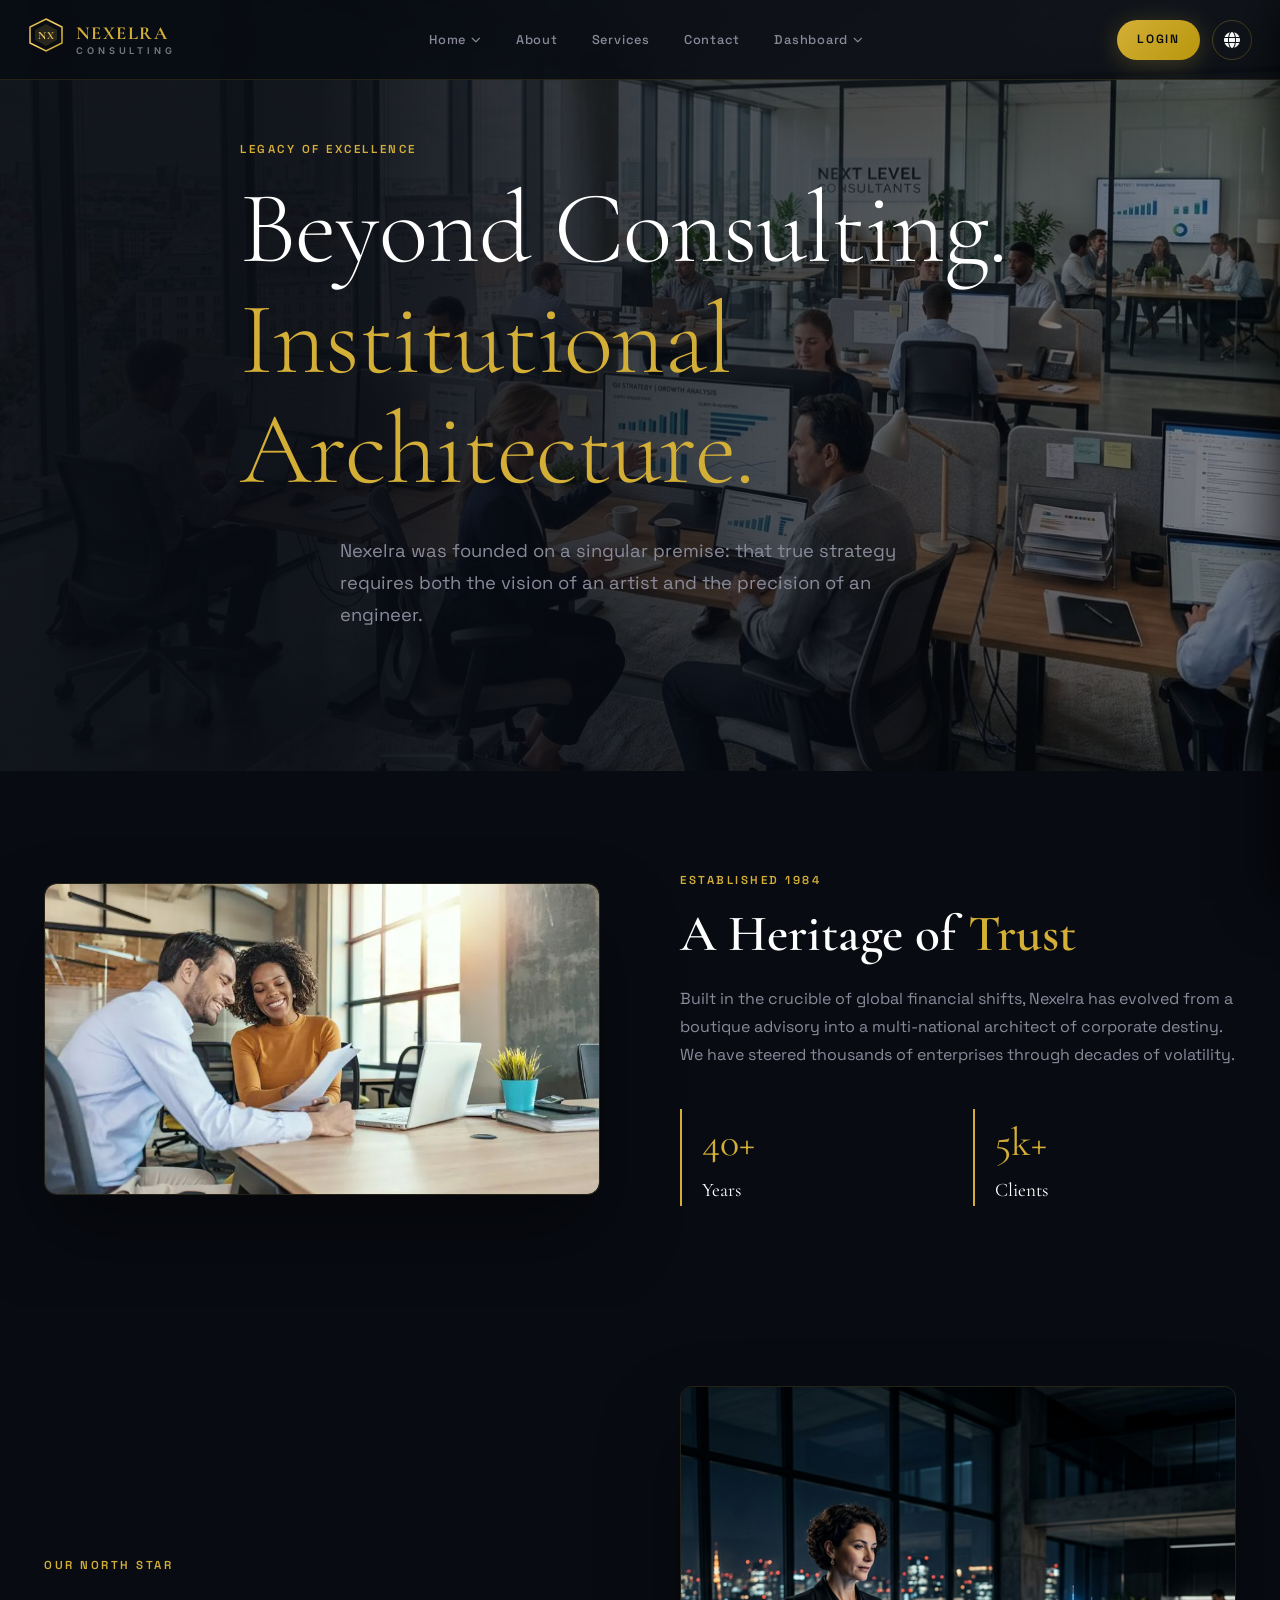
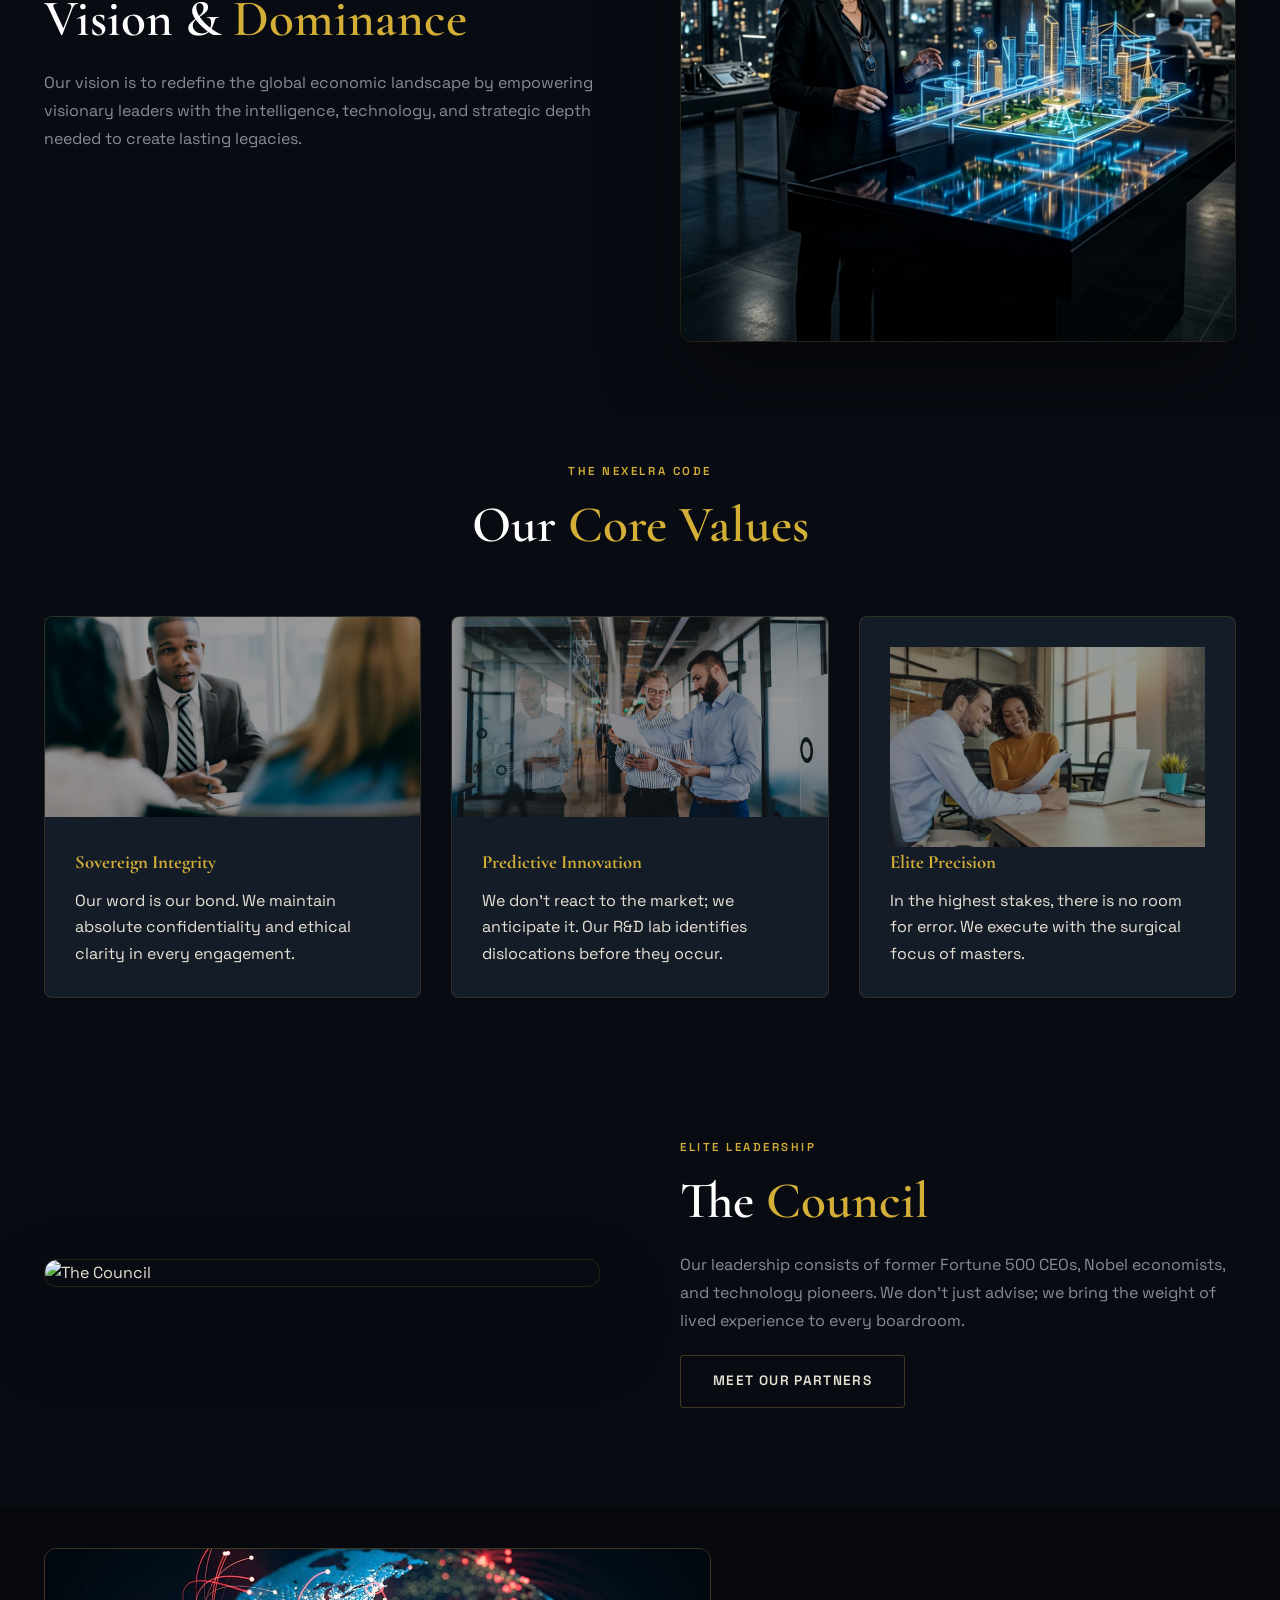
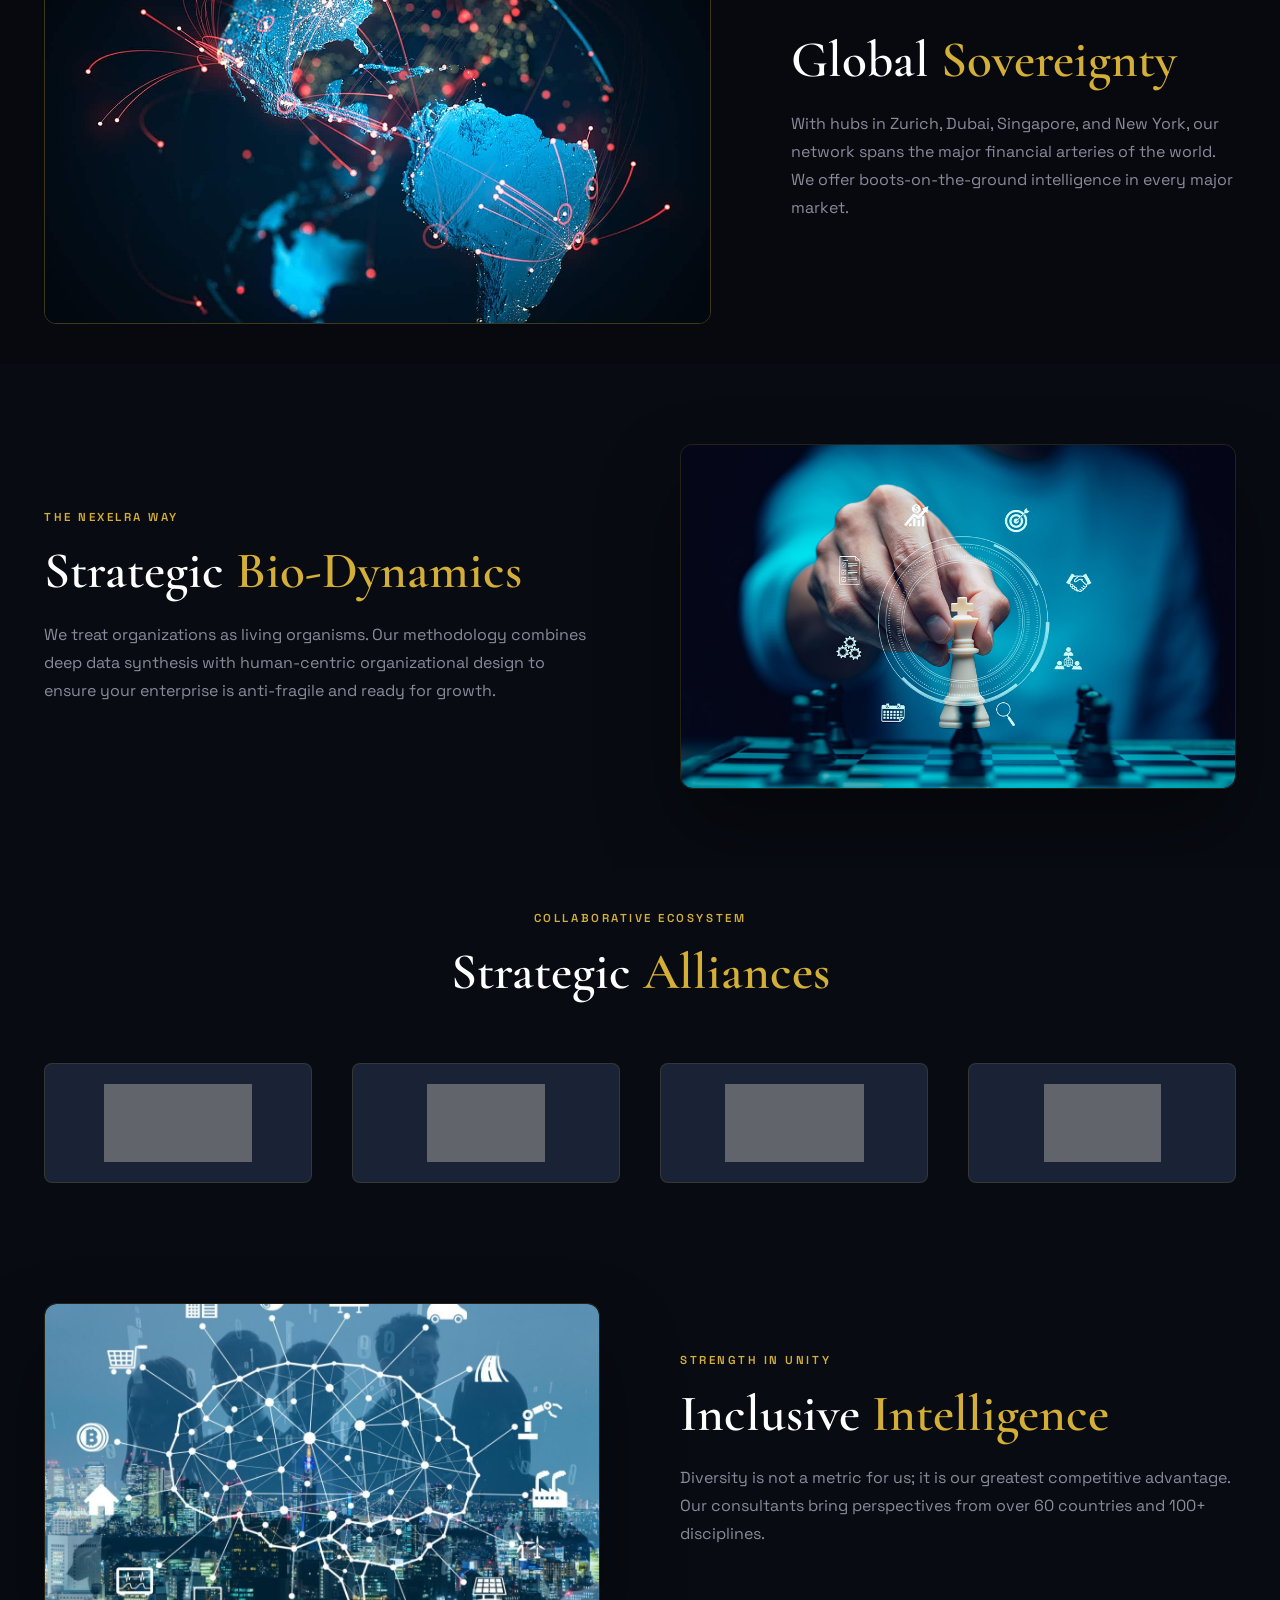
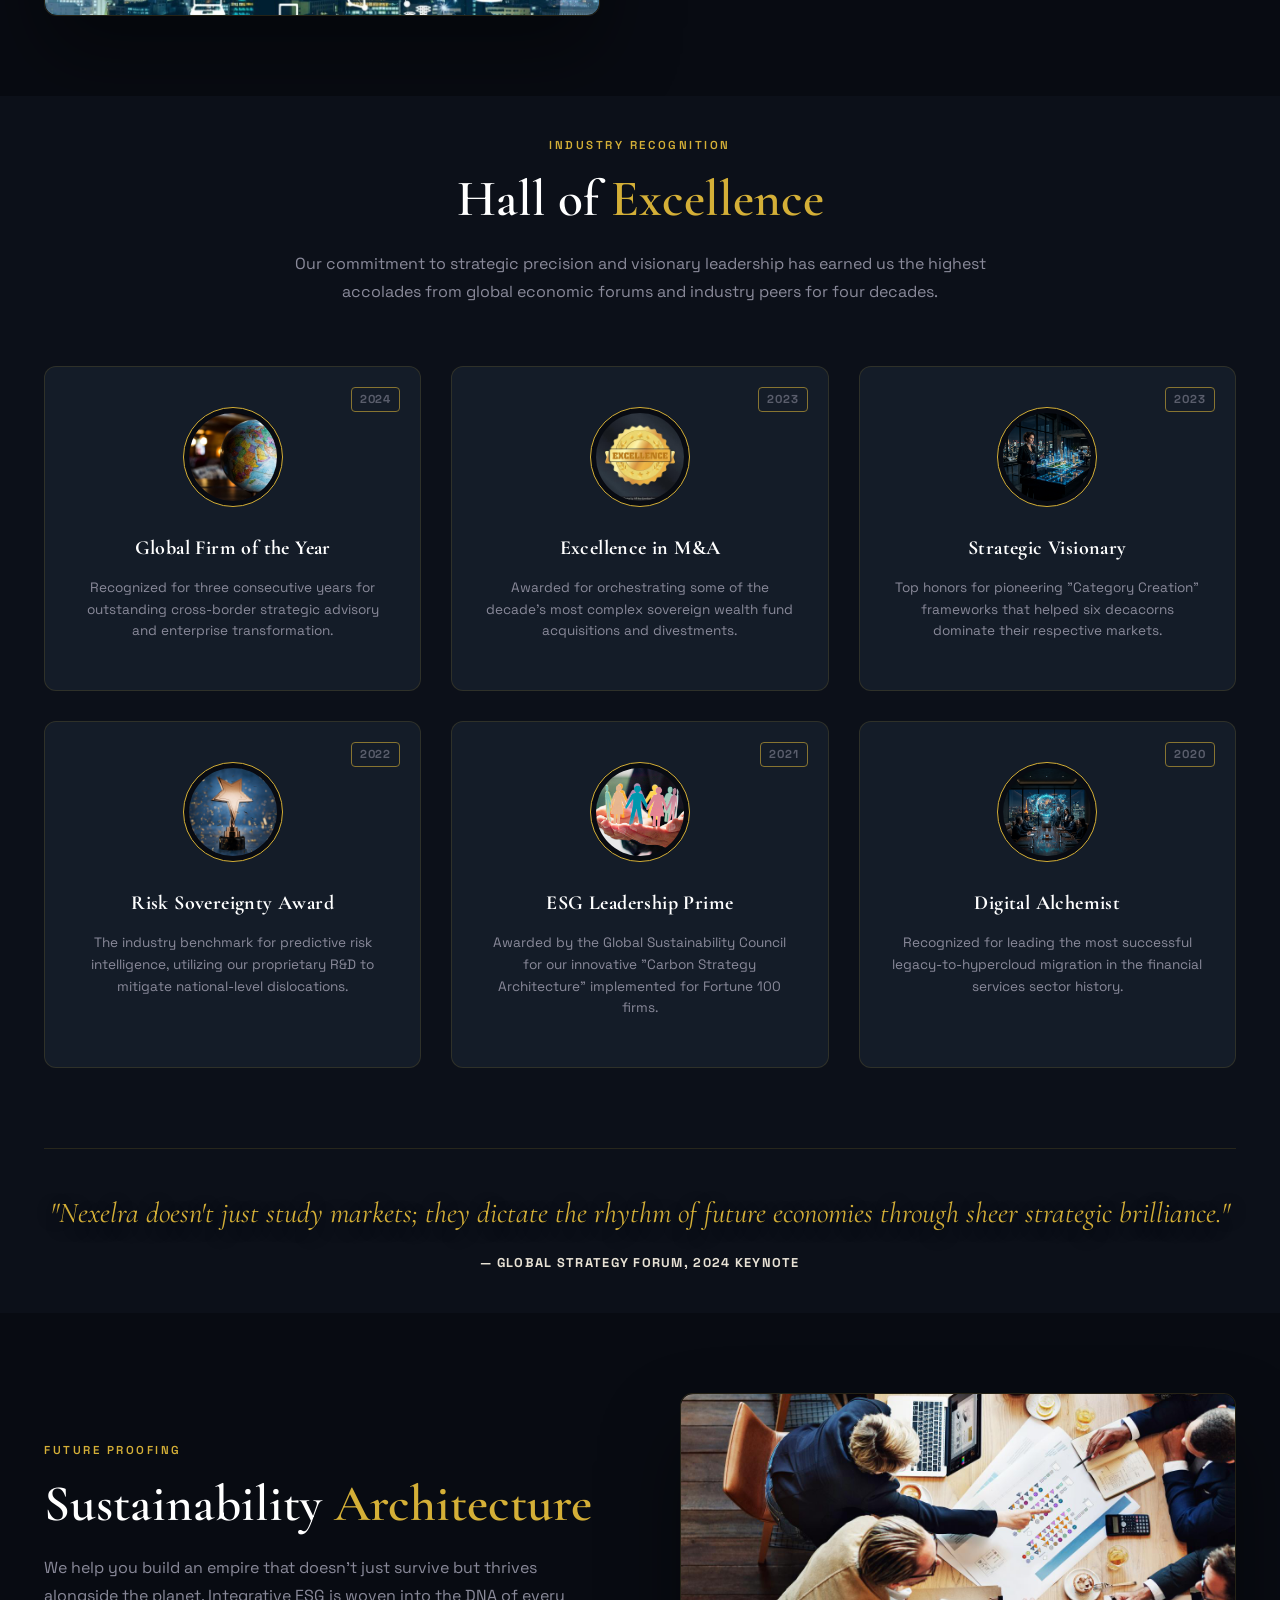
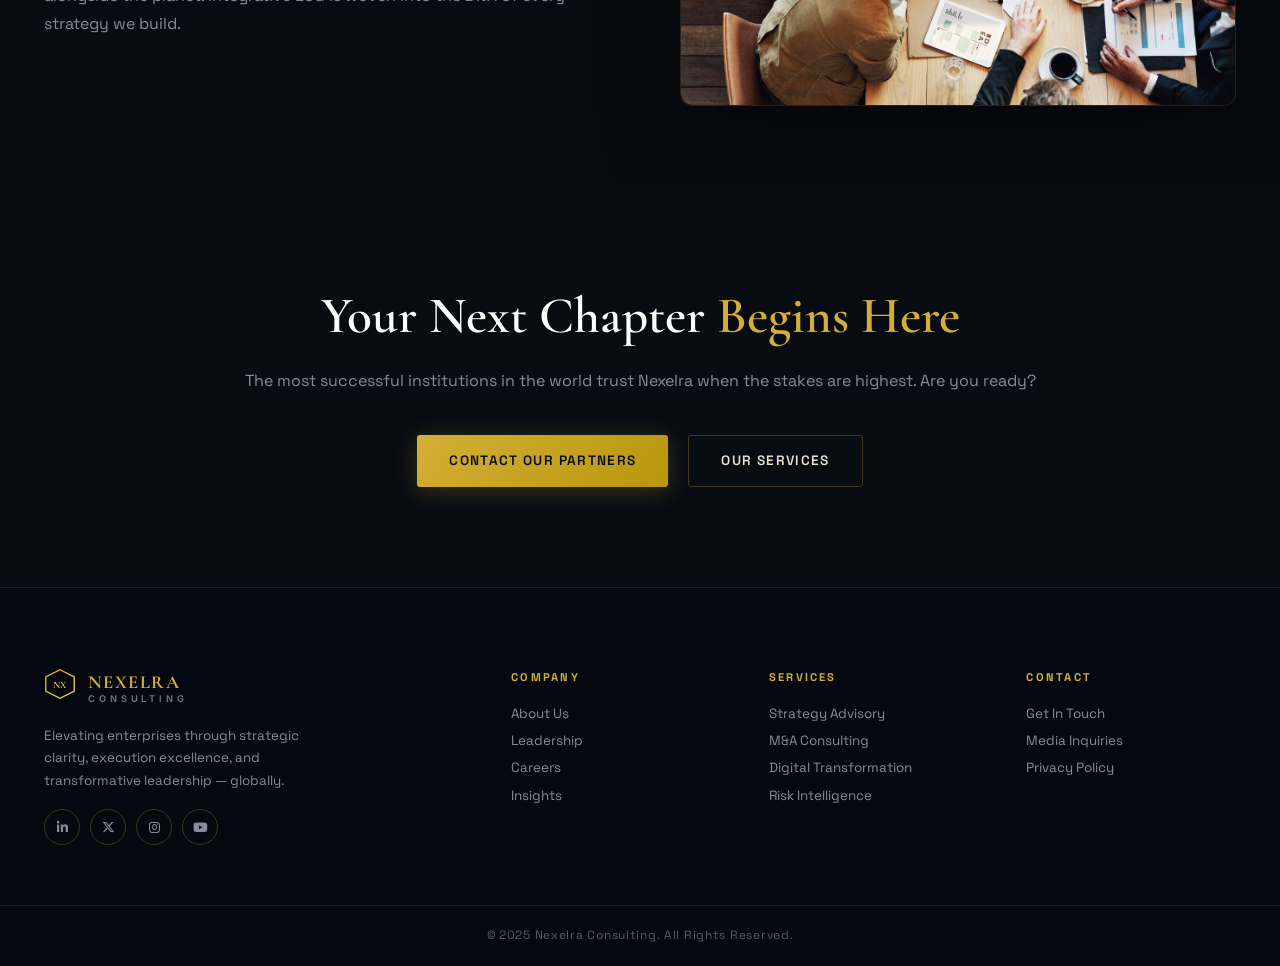
==== about.html @ 93259932 "Initial commit" ====
<!DOCTYPE html>
<html lang="en" dir="ltr">

<head>
    <meta charset="UTF-8" />
    <meta name="viewport" content="width=device-width, initial-scale=1.0" />
    <link rel="icon" type="image/png" href="favicon.png">
    <title>About Nexelra | The Architect of Global Strategy</title>
    <meta name="description"
        content="Discover the heritage, mission, and elite leadership of Nexelra Consulting — a global force in strategic advisory." />
    <link rel="preconnect" href="https://fonts.googleapis.com" />
    <link rel="preconnect" href="https://fonts.gstatic.com" crossorigin />
    <link
        href="https://fonts.googleapis.com/css2?family=Cormorant+Garamond:ital,wght@0,300;0,400;0,500;0,600;0,700;1,300;1,400;1,600&family=Inter:wght@300;400;500;600;700&family=Playfair+Display:ital,wght@0,400;0,700;0,900;1,400;1,700&family=Space+Grotesk:wght@300;400;500;600;700&display=swap"
        rel="stylesheet" />
    <link rel="stylesheet" href="https://cdnjs.cloudflare.com/ajax/libs/font-awesome/6.5.0/css/all.min.css" />
    <style>
        /* Aggressive Animation Lockdown for About Hero */
        .about-hero,
        .about-hero-bg,
        .about-hero-content,
        .about-hero-content * {
            animation: none !important;
            transition: none !important;
            transform: none !important;
            opacity: 1 !important;
            visibility: visible !important;
        }
    </style>
    <link rel="stylesheet" href="style.css" />
</head>

<body>

    <!-- ══════════════════════════════════════════ NAVBAR ══════════════════════════════════════════ -->
    <header class="navbar" id="navbar">
        <div class="nav-inner">

            <!-- Logo -->
            <a href="index.html" class="nav-logo" style="text-decoration: none;">
                <div class="logo-mark">
                    <svg width="36" height="36" viewBox="0 0 36 36" fill="none">
                        <polygon points="18,2 34,10 34,26 18,34 2,26 2,10" fill="none" stroke="url(#gGold)"
                            stroke-width="1.5" />
                        <polygon points="18,7 29,13 29,23 18,29 7,23 7,13" fill="url(#gGoldFill)" opacity="0.15" />
                        <text x="18" y="22" text-anchor="middle" fill="url(#gGold)" font-size="11"
                            font-family="Cormorant Garamond" font-weight="700" letter-spacing="1">NX</text>
                        <defs>
                            <linearGradient id="gGold" x1="0" y1="0" x2="36" y2="36" gradientUnits="userSpaceOnUse">
                                <stop offset="0%" stop-color="#D4AF37" />
                                <stop offset="50%" stop-color="#F5D16A" />
                                <stop offset="100%" stop-color="#B8960C" />
                            </linearGradient>
                            <linearGradient id="gGoldFill" x1="0" y1="0" x2="36" y2="36" gradientUnits="userSpaceOnUse">
                                <stop offset="0%" stop-color="#D4AF37" />
                                <stop offset="100%" stop-color="#F5D16A" />
                            </linearGradient>
                        </defs>
                    </svg>
                </div>
                <div class="logo-text">
                    <span class="logo-brand">NEXELRA</span>
                    <span class="logo-tagline">CONSULTING</span>
                </div>
            </a>

            <!-- Center Nav Links -->
            <nav class="nav-links" id="navLinks">
                <div class="nav-item has-dropdown">
                    <a href="#" class="nav-link" id="homeLink">Home <i
                            class="fa-solid fa-chevron-down nav-arrow"></i></a>
                    <div class="dropdown-menu" id="homeDropdown">
                        <a href="index.html" class="dropdown-item">Home 1</a>
                        <a href="index2.html" class="dropdown-item">Home 2</a>
                    </div>
                </div>
                <div class="nav-item">
                    <a href="about.html" class="nav-link">About</a>
                </div>
                <div class="nav-item">
                    <a href="services.html" class="nav-link">Services</a>
                </div>
                <div class="nav-item">
                    <a href="contact.html" class="nav-link">Contact</a>
                </div>
                <div class="nav-item has-dropdown">
                    <a href="#" class="nav-link" id="dashLink">Dashboard <i
                            class="fa-solid fa-chevron-down nav-arrow"></i></a>
                    <div class="dropdown-menu" id="dashDropdown">
                        <a href="user-dashboard.html" class="dropdown-item">User Dashboard</a>
                        <a href="admin-dashboard.html" class="dropdown-item">Admin Dashboard</a>
                    </div>
                </div>
            </nav>

            <!-- Right Controls -->
            <div class="nav-right">
                <a href="login.html" class="btn btn-gold header-login-btn">LOGIN</a>
                <button class="globe-btn" id="globeBtn" title="Toggle LTR / RTL" aria-label="Toggle text direction">
                    <i class="fa-solid fa-globe"></i>
                    <span class="globe-tooltip">LTR / RTL</span>
                </button>
                <button class="hamburger" id="hamburger" aria-label="Open menu">
                    <span></span><span></span><span></span>
                </button>
            </div>
        </div>
    </header>

    <!-- Mobile Drawer -->
    <div class="mobile-drawer" id="mobileDrawer">
        <div class="drawer-topbar">
            <button class="drawer-globe" id="drawerGlobe" aria-label="Toggle direction">
                <i class="fa-solid fa-globe"></i>
            </button>
            <button class="drawer-close" id="drawerClose" aria-label="Close menu">
                <i class="fa-solid fa-xmark"></i>
            </button>
        </div>
        <nav class="drawer-nav">
            <div class="drawer-item has-sub">
                <button class="drawer-link sub-toggle" id="mobileHomeToggle">
                    HOME <i class="fa-solid fa-chevron-down drawer-arrow"></i>
                </button>
                <div class="drawer-sub" id="mobileHomeSub">
                    <a href="index.html" class="drawer-sub-link">Home 1</a>
                    <a href="index2.html" class="drawer-sub-link">Home 2</a>
                </div>
            </div>
            <div class="drawer-item"><a href="about.html" class="drawer-link">ABOUT</a></div>
            <div class="drawer-item"><a href="services.html" class="drawer-link">SERVICES</a></div>
            <div class="drawer-item"><a href="contact.html" class="drawer-link">CONTACT</a></div>
            <div class="drawer-item has-sub">
                <button class="drawer-link sub-toggle" id="mobileDashToggle">
                    DASHBOARD <i class="fa-solid fa-chevron-down drawer-arrow"></i>
                </button>
                <div class="drawer-sub" id="mobileDashSub">
                    <a href="user-dashboard.html" class="drawer-sub-link">User Dashboard</a>
                    <a href="admin-dashboard.html" class="drawer-sub-link">Admin Dashboard</a>
                </div>
            </div>

            <!-- LOGIN BUTTON -->
            <a href="login.html" class="btn btn-gold drawer-login-btn">LOGIN</a>
        </nav>
        <div class="drawer-footer">
        </div>
    </div>

    <!-- ══════════════════════════════════════════ SECTION 1 — HERO ══════════════════════════════════════════ -->
    <section class="section about-hero" id="home">
        <div class="about-hero-bg"></div>
        <div class="container">
            <div class="about-hero-content">
                <p class="section-eyebrow">Legacy of Excellence</p>
                <h1 class="hero-title">Beyond Consulting. <br /><span class="gold">Institutional Architecture.</span>
                </h1>
                <p class="hero-subtitle">Nexelra was founded on a singular premise: that true strategy requires both the
                    vision of an artist and the precision of an engineer.</p>
            </div>
        </div>
    </section>

    <!-- ══════════════════════════════════════════ SECTION 2 — HERITAGE ══════════════════════════════════════════ -->
    <section class="section about-heritage" id="heritage">
        <div class="container">
            <div class="about-grid side-by-side">
                <div class="about-visual" data-aos="fade-right">
                    <img src="b5.webp" alt="Nexelra Heritage" class="about-img" />
                </div>
                <div class="about-text" data-aos="fade-left">
                    <p class="section-eyebrow">Established 1984</p>
                    <h2 class="section-title">A Heritage of <span class="gold">Trust</span></h2>
                    <p class="section-body">Built in the crucible of global financial shifts, Nexelra has evolved from a
                        boutique advisory into a multi-national architect of corporate destiny. We have steered
                        thousands of enterprises through decades of volatility.</p>
                    <div class="heritage-stats">
                        <div class="h-stat"><span>40+</span> Years</div>
                        <div class="h-stat"><span>5k+</span> Clients</div>
                    </div>
                </div>
            </div>
        </div>
    </section>

    <!-- ══════════════════════════════════════════ SECTION 3 — VISION ══════════════════════════════════════════ -->
    <section class="section about-vision" id="vision">
        <div class="container">
            <div class="about-grid side-by-side reverse">
                <div class="about-visual" data-aos="fade-left">
                    <img src="about_vision.png" alt="Aspirational Vision" class="about-img" />
                </div>
                <div class="about-text" data-aos="fade-right">
                    <p class="section-eyebrow">Our North Star</p>
                    <h2 class="section-title">Vision & <span class="gold">Dominance</span></h2>
                    <p class="section-body">Our vision is to redefine the global economic landscape by empowering
                        visionary leaders with the intelligence, technology, and strategic depth needed to create
                        lasting legacies.</p>
                </div>
            </div>
        </div>
    </section>

    <!-- ══════════════════════════════════════════ SECTION 4 — CORE VALUES ══════════════════════════════════════════ -->
    <section class="section about-values" id="values">
        <div class="container">
            <div class="section-header center" data-aos="fade-up">
                <p class="section-eyebrow">The Nexelra Code</p>
                <h2 class="section-title">Our <span class="gold">Core Values</span></h2>
            </div>
            <div class="values-grid">
                <div class="value-card" data-aos="fade-up">
                    <div class="value-img-wrap"><img src="b2.jpg" alt="Integrity" /></div>
                    <div class="value-info">
                        <h3>Sovereign Integrity</h3>
                        <p>Our word is our bond. We maintain absolute confidentiality and ethical clarity in every
                            engagement.</p>
                    </div>
                </div>
                <div class="value-card" data-aos="fade-up" style="--delay: 0.1s">
                    <div class="value-img-wrap"><img src="b3.jpeg" alt="Innovation" /></div>
                    <div class="value-info">
                        <h3>Predictive Innovation</h3>
                        <p>We don't react to the market; we anticipate it. Our R&D lab identifies dislocations before
                            they occur.</p>
                    </div>
                </div>
                <div class="value-card" data-aos="fade-up" style="--delay: 0.2s">
                    <div class="value-info">
                        <div class="value-img-wrap"><img src="b5.webp" alt="Precision" /></div>
                        <h3>Elite Precision</h3>
                        <p>In the highest stakes, there is no room for error. We execute with the surgical focus of
                            masters.</p>
                    </div>
                </div>
            </div>
        </div>
    </section>

    <!-- ══════════════════════════════════════════ SECTION 5 — THE COUNCIL ══════════════════════════════════════════ -->
    <section class="section about-council" id="council">
        <div class="container">
            <div class="about-grid side-by-side">
                <div class="about-visual" data-aos="fade-right">
                    <img src="con.jpg" alt="The Council" class="about-img" />
                </div>
                <div class="about-text" data-aos="fade-left">
                    <p class="section-eyebrow">Elite Leadership</p>
                    <h2 class="section-title">The <span class="gold">Council</span></h2>
                    <p class="section-body">Our leadership consists of former Fortune 500 CEOs, Nobel economists, and
                        technology pioneers. We don't just advise; we bring the weight of lived experience to every
                        boardroom.</p>
                    <a href="#" class="btn btn-outline">Meet Our Partners</a>
                </div>
            </div>
        </div>
    </section>

    <!-- ══════════════════════════════════════════ SECTION 6 — GLOBAL REACH ══════════════════════════════════════════ -->
    <section class="section about-global" id="global">
        <div class="container">
            <div class="global-inner" data-aos="zoom-in">
                <div class="global-img-wrap">
                    <img src="globe.jpg" alt="Global Network" class="global-img" />
                    <div class="global-points">
                        <!-- CSS animated map points would go here -->
                    </div>
                </div>
                <div class="global-text">
                    <h2 class="section-title">Global <span class="gold">Sovereignty</span></h2>
                    <p class="section-body">With hubs in Zurich, Dubai, Singapore, and New York, our network spans the
                        major financial arteries of the world. We offer boots-on-the-ground intelligence in every major
                        market.</p>
                </div>
            </div>
        </div>
    </section>

    <!-- ══════════════════════════════════════════ SECTION 7 — METHODOLOGY ══════════════════════════════════════════ -->
    <section class="section about-method" id="method">
        <div class="container">
            <div class="about-grid side-by-side reverse">
                <div class="about-visual" data-aos="fade-left">
                    <img src="stst.jpg" alt="Methodology" class="about-img" />
                </div>
                <div class="about-text" data-aos="fade-right">
                    <p class="section-eyebrow">The Nexelra Way</p>
                    <h2 class="section-title">Strategic <span class="gold">Bio-Dynamics</span></h2>
                    <p class="section-body">We treat organizations as living organisms. Our methodology combines deep
                        data synthesis with human-centric organizational design to ensure your enterprise is
                        anti-fragile and ready for growth.</p>
                </div>
            </div>
        </div>
    </section>

    <!-- ══════════════════════════════════════════ SECTION 8 — PARTNERSHIPS ══════════════════════════════════════════ -->
    <section class="section about-partners" id="partners">
        <div class="container">
            <div class="section-header center" data-aos="fade-up">
                <p class="section-eyebrow">Collaborative Ecosystem</p>
                <h2 class="section-title">Strategic <span class="gold">Alliances</span></h2>
            </div>
            <div class="partner-logos" data-aos="fade-up">
                <div class="logo-box"><img src="b3.jpeg" alt="P1" /></div>
                <div class="logo-box"><img src="b4.jpg" alt="P2" /></div>
                <div class="logo-box"><img src="b5.webp" alt="P3" /></div>
                <div class="logo-box"><img src="b6.jpg" alt="P4" /></div>
            </div>
        </div>
    </section>

    <!-- ══════════════════════════════════════════ SECTION 9 — DIVERSITY ══════════════════════════════════════════ -->
    <section class="section about-diversity" id="diversity">
        <div class="container">
            <div class="about-grid side-by-side">
                <div class="about-visual" data-aos="fade-right">
                    <img src="icc.jpg" alt="Diversity" class="about-img" />
                </div>
                <div class="about-text" data-aos="fade-left">
                    <p class="section-eyebrow">Strength in Unity</p>
                    <h2 class="section-title">Inclusive <span class="gold">Intelligence</span></h2>
                    <p class="section-body">Diversity is not a metric for us; it is our greatest competitive advantage.
                        Our consultants bring perspectives from over 60 countries and 100+ disciplines.</p>
                </div>
            </div>
        </div>
    </section>

    <!-- ══════════════════════════════════════════ SECTION 10 — AWARDS ══════════════════════════════════════════ -->
    <section class="section about-awards" id="awards">
        <div class="container">
            <div class="section-header center" data-aos="fade-up">
                <p class="section-eyebrow">Industry Recognition</p>
                <h2 class="section-title">Hall of <span class="gold">Excellence</span></h2>
                <p class="section-body" style="max-width: 700px; margin: 0 auto;">Our commitment to strategic precision
                    and visionary leadership has earned us the highest accolades from global economic forums and
                    industry peers for four decades.</p>
            </div>
            <div class="award-shelf" data-aos="fade-up">
                <div class="award-item">
                    <span class="award-year">2024</span>
                    <div class="award-medal">
                        <img src="glo.jpg" alt="Award 1" />
                    </div>
                    <h4>Global Firm of the Year</h4>
                    <p>Recognized for three consecutive years for outstanding cross-border strategic advisory and
                        enterprise transformation.</p>
                </div>
                <div class="award-item">
                    <span class="award-year">2023</span>
                    <div class="award-medal">
                        <img src="ex.jpg" alt="Award 2" />
                    </div>
                    <h4>Excellence in M&A</h4>
                    <p>Awarded for orchestrating some of the decade's most complex sovereign wealth fund acquisitions
                        and divestments.</p>
                </div>
                <div class="award-item">
                    <span class="award-year">2023</span>
                    <div class="award-medal">
                        <img src="about_vision.png" alt="Award 3" />
                    </div>
                    <h4>Strategic Visionary</h4>
                    <p>Top honors for pioneering "Category Creation" frameworks that helped six decacorns dominate their
                        respective markets.</p>
                </div>
                <div class="award-item">
                    <span class="award-year">2022</span>
                    <div class="award-medal">
                        <img src="aw.jpg" alt="Award 4" />
                    </div>
                    <h4>Risk Sovereignty Award</h4>
                    <p>The industry benchmark for predictive risk intelligence, utilizing our proprietary R&D to
                        mitigate national-level dislocations.</p>
                </div>
                <div class="award-item">
                    <span class="award-year">2021</span>
                    <div class="award-medal">
                        <img src="lead.jpg" alt="Award 5" />
                    </div>
                    <h4>ESG Leadership Prime</h4>
                    <p>Awarded by the Global Sustainability Council for our innovative "Carbon Strategy Architecture"
                        implemented for Fortune 100 firms.</p>
                </div>
                <div class="award-item">
                    <span class="award-year">2020</span>
                    <div class="award-medal">
                        <img src="sovereign_advisory.png" alt="Award 6" />
                    </div>
                    <h4>Digital Alchemist</h4>
                    <p>Recognized for leading the most successful legacy-to-hypercloud migration in the financial
                        services sector history.</p>
                </div>
            </div>
            <div class="award-quote" data-aos="fade-up"
                style="margin-top: 80px; text-align: center; border-top: 1px solid var(--border); padding-top: 40px;">
                <p class="quote-text"
                    style="font-family: var(--font-display); font-size: 1.8rem; font-style: italic; color: var(--gold);">
                    "Nexelra doesn't just study markets; they dictate the rhythm of future economies through sheer
                    strategic brilliance."</p>
                <p class="quote-author"
                    style="margin-top: 15px; font-weight: 700; text-transform: uppercase; letter-spacing: 0.1em; font-size: 0.8rem;">
                    — Global Strategy Forum, 2024 Keynote</p>
            </div>
        </div>
    </section>

    <!-- ══════════════════════════════════════════ SECTION 11 — ESG ══════════════════════════════════════════ -->
    <section class="section about-esg" id="esg">
        <div class="container">
            <div class="about-grid side-by-side reverse">
                <div class="about-visual" data-aos="fade-left">
                    <img src="ree.jpg" alt="ESG" class="about-img" />
                </div>
                <div class="about-text" data-aos="fade-right">
                    <p class="section-eyebrow">Future Proofing</p>
                    <h2 class="section-title">Sustainability <span class="gold">Architecture</span></h2>
                    <p class="section-body">We help you build an empire that doesn't just survive but thrives alongside
                        the planet. Integrative ESG is woven into the DNA of every strategy we build.</p>
                </div>
            </div>
        </div>
    </section>

    <!-- ══════════════════════════════════════════ SECTION 12 — CTA ══════════════════════════════════════════ -->
    <section class="section about-cta" id="cta">
        <div class="about-cta-bg"></div>
        <div class="container">
            <div class="about-cta-content" data-aos="zoom-in">
                <h2 class="section-title">Your Next Chapter <span class="gold">Begins Here</span></h2>
                <p class="section-body">The most successful institutions in the world trust Nexelra when the stakes are
                    highest. Are you ready?</p>
                <div class="cta-buttons">
                    <a href="contact.html" class="btn btn-gold">Contact Our Partners</a>
                    <a href="services.html" class="btn btn-outline">Our Services</a>
                </div>
            </div>
        </div>
    </section>

    <!-- ══════════════════════════════════════════ FOOTER ══════════════════════════════════════════ -->
    <footer class="footer">
        <div class="footer-top">
            <div class="container footer-grid">
                <div class="footer-brand">
                    <div class="nav-logo">
                        <div class="logo-mark">
                            <svg width="32" height="32" viewBox="0 0 36 36" fill="none">
                                <polygon points="18,2 34,10 34,26 18,34 2,26 2,10" fill="none" stroke="url(#fGold)"
                                    stroke-width="1.5" />
                                <text x="18" y="22" text-anchor="middle" fill="url(#fGold)" font-size="11"
                                    font-family="Cormorant Garamond" font-weight="700" letter-spacing="1">NX</text>
                                <defs>
                                    <linearGradient id="fGold" x1="0" y1="0" x2="36" y2="36"
                                        gradientUnits="userSpaceOnUse">
                                        <stop offset="0%" stop-color="#D4AF37" />
                                        <stop offset="100%" stop-color="#F5D16A" />
                                    </linearGradient>
                                </defs>
                            </svg>
                        </div>
                        <div class="logo-text">
                            <span class="logo-brand">NEXELRA</span>
                            <span class="logo-tagline">CONSULTING</span>
                        </div>
                    </div>
                    <p class="footer-about">Elevating enterprises through strategic clarity, execution excellence, and
                        transformative leadership — globally.</p>
                    <div class="footer-socials">
                        <a href="#" aria-label="LinkedIn"><i class="fa-brands fa-linkedin-in"></i></a>
                        <a href="#" aria-label="Twitter"><i class="fa-brands fa-x-twitter"></i></a>
                        <a href="#" aria-label="Instagram"><i class="fa-brands fa-instagram"></i></a>
                        <a href="#" aria-label="YouTube"><i class="fa-brands fa-youtube"></i></a>
                    </div>
                </div>
                <div class="footer-col">
                    <h4>Company</h4>
                    <a href="about.html">About Us</a>
                    <a href="#council">Leadership</a>
                    <a href="#">Careers</a>
                    <a href="#">Insights</a>
                </div>
                <div class="footer-col">
                    <h4>Services</h4>
                    <a href="services.html">Strategy Advisory</a>
                    <a href="services.html">M&A Consulting</a>
                    <a href="services.html">Digital Transformation</a>
                    <a href="services.html">Risk Intelligence</a>
                </div>
                <div class="footer-col">
                    <h4>Contact</h4>
                    <a href="contact.html">Get In Touch</a>
                    <a href="#">Media Inquiries</a>
                    <a href="#">Privacy Policy</a>
                </div>
            </div>
        </div>
        <div class="footer-bottom">
            <p>© 2025 Nexelra Consulting. All Rights Reserved.</p>
        </div>
    </footer>

    <!-- Back to Top -->
    <button class="back-top" id="backTop" aria-label="Back to top"><i class="fa-solid fa-arrow-up"></i></button>

    <script src="script.js"></script>
</body>

</html>
---- style.css ----
/* ════════════════════════════════════════════════════════════
   NEXELRA CONSULTING — PREMIUM LUXURY STYLESHEET
   Fonts: Cormorant Garamond (display) · Space Grotesk (body)
   Palette: Deep Obsidian · Antique Gold · Ivory
   ════════════════════════════════════════════════════════════ */

/* ── RESET & ROOT ─────────────────────────────────────────── */
*,
*::before,
*::after {
  box-sizing: border-box;
  margin: 0;
  padding: 0;
}

:root {
  --gold: #D4AF37;
  --gold-light: #F5D16A;
  --gold-dark: #B8960C;
  --gold-glow: rgba(212, 175, 55, .18);
  --bg: #080B12;
  --bg2: #0C1019;
  --bg3: #111826;
  --surface: #141C28;
  --surface2: #1A2336;
  --border: rgba(212, 175, 55, .14);
  --border2: rgba(212, 175, 55, .28);
  --text: #E8E2D5;
  --text-muted: #8A8A9A;
  --text-dim: #5A5A6A;
  --white: #FFFFFF;
  --font-display: 'Cormorant Garamond', Georgia, serif;
  --font-body: 'Space Grotesk', 'Inter', sans-serif;
  --font-accent: 'Playfair Display', Georgia, serif;
  --nav-h: 80px;
  --ease: cubic-bezier(.4, 0, .2, 1);
  --ease-bounce: cubic-bezier(.34, 1.56, .64, 1);
}

html {
  scroll-behavior: smooth;
  font-size: 16px;
}

body {
  background: var(--bg);
  color: var(--text);
  font-family: var(--font-body);
  font-weight: 400;
  line-height: 1.65;
  overflow-x: hidden;
  transition: background .4s var(--ease), color .4s var(--ease);
}

/* ── RTL SUPPORT ───────────────────────────────────────────── */
[dir="rtl"] {
  direction: rtl;
}

/* Navbar: swap logo ↔ globe+hamburger via order */
[dir="rtl"] .nav-inner {
  direction: ltr;
  justify-content: space-between;
}

/* flex stays LTR so order works */
[dir="rtl"] .nav-logo {
  order: 3;
  direction: rtl;
}

/* logo goes RIGHT, text stays RTL */
[dir="rtl"] .nav-links {
  order: 2;
  flex-direction: row-reverse;
  direction: rtl;
}

/* center, text RTL */
[dir="rtl"] .nav-right {
  order: 1;
  direction: rtl;
}

/* globe+hamburger goes LEFT */

/* Dropdown position fix for RTL */
[dir="rtl"] .dropdown-menu {
  left: auto;
  right: 50%;
  transform: translateX(50%) translateY(-8px);
}

[dir="rtl"] .nav-item:hover .dropdown-menu {
  transform: translateX(50%) translateY(0);
}

/* Drawer: slide from LEFT in RTL */
[dir="rtl"] .mobile-drawer {
  right: auto;
  left: 0;
  transform: translateX(-100%);
  box-shadow: 8px 0 48px rgba(0, 0, 0, .7);
}

[dir="rtl"] .mobile-drawer.open {
  transform: translateX(0);
}

/* Drawer text direction & alignment in RTL */
[dir="rtl"] .drawer-nav {
  direction: rtl;
}

[dir="rtl"] .drawer-item {
  direction: rtl;
}

/* Chevron LEFT, label RIGHT */
[dir="rtl"] .drawer-link {
  flex-direction: row-reverse;
  /* reverses: arrow moves to left, text to right */
  justify-content: space-between;
  /* keeps arrow far-left, text far-right         */
  text-align: right;
}

/* Sub-links: LEFT-aligned directly under HOME text in RTL */
[dir="rtl"] .drawer-sub-link {
  text-align: left;
  padding: 11px 24px 11px 24px;
  direction: ltr;
}

/* Keep dot on the LEFT in RTL */
[dir="rtl"] .drawer-sub-link::before {
  left: 24px;
  right: auto;
}

[dir="rtl"] .drawer-sub-link:hover {
  padding-left: 30px;
  padding-right: 24px;
}

/* Drawer topbar: X on left, globe on right in RTL */
[dir="rtl"] .drawer-topbar {
  flex-direction: row-reverse;
}

/* General text reversals */
[dir="rtl"] .logo-text {
  text-align: right;
}

[dir="rtl"] .fa-arrow-right::before {
  content: "\f060";
}

/* ── SCROLLBAR ─────────────────────────────────────────────── */
::-webkit-scrollbar {
  width: 5px;
}

::-webkit-scrollbar-track {
  background: var(--bg);
}

::-webkit-scrollbar-thumb {
  background: var(--gold-dark);
  border-radius: 4px;
}

.w-100 {
  width: 100% !important;
}

.mb-20 {
  margin-bottom: 20px !important;
}

.text-center {
  text-align: center !important;
}

/* ── UTILITY ───────────────────────────────────────────────── */
.container {
  max-width: 1240px;
  margin: 0 auto;
  padding: 0 24px;
}

.section {
  position: relative;
  overflow: hidden;
}

.gold {
  color: var(--gold);
}

.no-transition,
.no-transition * {
  transition: none !important;
  animation-duration: 0s !important;
  animation-delay: 0s !important;
}

.section-eyebrow {
  font-family: var(--font-body);
  font-size: .72rem;
  font-weight: 600;
  letter-spacing: .22em;
  text-transform: uppercase;
  color: var(--gold);
  margin-bottom: 14px;
  display: block;
}

.section-title {
  font-family: var(--font-display);
  font-size: clamp(2rem, 4.5vw, 3.2rem);
  font-weight: 600;
  line-height: 1.18;
  color: var(--white);
  margin-bottom: 20px;
}

.section-title em {
  font-style: italic;
  color: var(--gold-light);
}

.section-subhead {
  color: var(--text-muted);
  font-size: 1rem;
  max-width: 600px;
  margin: 0 auto 12px;
  text-align: center;
}

.section-body {
  color: var(--text-muted);
  font-size: 1rem;
  line-height: 1.75;
  margin-bottom: 20px;
}

.section-header {
  text-align: center;
  margin-bottom: 60px;
}

/* ── BUTTONS ───────────────────────────────────────────────── */
.btn {
  display: inline-flex;
  align-items: center;
  gap: 8px;
  padding: 14px 32px;
  font-family: var(--font-body);
  font-size: .85rem;
  font-weight: 600;
  letter-spacing: .1em;
  text-transform: uppercase;
  text-decoration: none;
  border-radius: 3px;
  transition: all .3s var(--ease);
  cursor: pointer;
  border: none;
}

.btn-gold {
  background: linear-gradient(135deg, var(--gold), var(--gold-dark));
  color: #080B12;
  box-shadow: 0 4px 24px rgba(212, 175, 55, .25);
}

.btn-gold:hover {
  background: linear-gradient(135deg, var(--gold-light), var(--gold));
  box-shadow: 0 8px 36px rgba(212, 175, 55, .45);
  transform: translateY(-2px);
}

.btn-outline {
  background: transparent;
  border: 1px solid var(--border2);
  color: var(--text);
}

.btn-outline:hover {
  border-color: var(--gold);
  color: var(--gold);
  background: var(--gold-glow);
}

.btn-lg {
  padding: 16px 40px;
  font-size: .9rem;
}

/* ── NAVBAR ────────────────────────────────────────────────── */
.navbar {
  position: fixed;
  top: 0;
  left: 0;
  right: 0;
  z-index: 1000;
  height: var(--nav-h);
  background: rgba(8, 11, 18, .85);
  backdrop-filter: blur(20px);
  -webkit-backdrop-filter: blur(20px);
  border-bottom: 1px solid var(--border);
  transition: background .4s var(--ease), box-shadow .4s var(--ease);
}

.navbar.scrolled {
  background: rgba(8, 11, 18, .97);
  box-shadow: 0 4px 40px rgba(0, 0, 0, .6);
}

.nav-inner {
  max-width: 1300px;
  margin: 0 auto;
  padding: 0 28px;
  height: 100%;
  display: flex;
  align-items: center;
  justify-content: space-between;
  gap: 16px;
}

.nav-logo {
  display: flex;
  align-items: center;
  gap: 12px;
  text-decoration: none;
  flex-shrink: 0;
  transition: order 0s;
  /* order can't animate but we can use transform */
}

.logo-mark {
  flex-shrink: 0;
}

.logo-text {
  display: flex;
  flex-direction: column;
  line-height: 1;
}

.logo-brand {
  font-family: var(--font-display);
  font-size: 1.15rem;
  font-weight: 900;
  letter-spacing: 0.08em;
  color: var(--gold);
  line-height: 1;
  text-transform: uppercase;
}

.logo-tagline {
  font-family: 'Inter', sans-serif;
  font-size: 0.58rem;
  letter-spacing: 0.42em;
  color: rgba(255, 255, 255, 0.45);
  font-weight: 600;
  margin-top: 3px;
  text-transform: uppercase;
}

/* Desktop Nav Links */
.nav-links {
  display: flex;
  align-items: center;
  gap: 6px;
  flex: 1;
  justify-content: center;
}

.nav-item {
  position: relative;
}

.nav-link {
  display: flex;
  align-items: center;
  gap: 5px;
  padding: 8px 14px;
  font-family: var(--font-body);
  font-size: .8rem;
  font-weight: 500;
  letter-spacing: .06em;
  color: var(--text-muted);
  text-decoration: none;
  border-radius: 4px;
  transition: color .25s var(--ease), background .25s var(--ease);
  white-space: nowrap;
  background: none;
  border: none;
  cursor: pointer;
}

.nav-link:hover,
.nav-item:hover>.nav-link {
  color: var(--gold);
}

.nav-arrow {
  font-size: .6rem;
  transition: transform .3s var(--ease);
}

.nav-item.active-dropdown .nav-arrow {
  transform: rotate(180deg);
}

/* Dropdowns */
.dropdown-menu {
  position: absolute;
  top: calc(100% + 8px);
  left: 50%;
  transform: translateX(-50%);
  min-width: 180px;
  background: var(--surface);
  border: 1px solid var(--border);
  border-radius: 8px;
  padding: 8px 0;
  opacity: 0;
  pointer-events: none;
  transform: translateX(-50%) translateY(-8px);
  transition: opacity .25s var(--ease), transform .25s var(--ease);
  box-shadow: 0 16px 48px rgba(0, 0, 0, .6);
}

.nav-item.active-dropdown .dropdown-menu {
  opacity: 1;
  pointer-events: auto;
  transform: translateX(-50%) translateY(0);
}

.dropdown-item {
  display: block;
  padding: 10px 20px;
  font-size: .78rem;
  font-weight: 500;
  letter-spacing: .05em;
  color: var(--text-muted);
  text-decoration: none;
  transition: color .2s, background .2s;
}

.dropdown-item:hover {
  color: var(--gold);
  background: var(--gold-glow);
}

/* Nav Right */
.nav-right {
  display: flex;
  align-items: center;
  gap: 12px;
  flex-shrink: 0;
}

.header-login-btn {
  height: 40px;
  padding: 0 20px;
  font-size: 0.75rem;
  letter-spacing: 0.15em;
  border-radius: 30px;
  white-space: nowrap;
}

@media (max-width: 991px) {
  .header-login-btn {
    display: none;
  }
}

.globe-btn {
  position: relative;
  width: 40px;
  height: 40px;
  display: flex;
  align-items: center;
  justify-content: center;
  background: transparent;
  border: 1px solid var(--border2);
  border-radius: 50%;
  color: var(--white);
  font-size: 1rem;
  cursor: pointer;
  transition: all .3s var(--ease);
}

.globe-btn:hover {
  border-color: var(--gold);
  color: var(--gold);
  box-shadow: 0 0 16px var(--gold-glow);
}

.globe-tooltip {
  position: absolute;
  bottom: -36px;
  left: 50%;
  transform: translateX(-50%);
  background: var(--surface);
  border: 1px solid var(--border);
  color: var(--text-muted);
  font-size: .65rem;
  letter-spacing: .1em;
  padding: 4px 8px;
  border-radius: 4px;
  white-space: nowrap;
  opacity: 0;
  pointer-events: none;
  transition: opacity .2s;
}

.globe-btn:hover .globe-tooltip {
  opacity: 1;
}

/* Hamburger */
.hamburger {
  display: none;
  flex-direction: column;
  gap: 5px;
  width: 40px;
  height: 40px;
  align-items: center;
  justify-content: center;
  background: transparent;
  border: 1px solid var(--border2);
  border-radius: 6px;
  cursor: pointer;
  transition: border-color .25s;
}

.hamburger:hover {
  border-color: var(--gold);
}

.hamburger span {
  display: block;
  width: 20px;
  height: 1.5px;
  background: var(--white);
  border-radius: 2px;
  transition: all .3s var(--ease);
}

.hamburger.open span:nth-child(1) {
  transform: translateY(6.5px) rotate(45deg);
}

.hamburger.open span:nth-child(2) {
  opacity: 0;
}

.hamburger.open span:nth-child(3) {
  transform: translateY(-6.5px) rotate(-45deg);
}

/* ── MOBILE DRAWER (reference style) ──────────────────────── */
.mobile-drawer {
  position: fixed;
  top: 0;
  right: 0;
  bottom: 0;
  width: min(320px, 85vw);
  background: #0A0E18;
  display: flex;
  flex-direction: column;
  transform: translateX(100%);
  transition: transform .42s var(--ease);
  z-index: 1100;
  overflow-y: auto;
  box-shadow: -8px 0 48px rgba(0, 0, 0, .7);
}

.mobile-drawer.open {
  transform: translateX(0);
}

/* Overlay behind drawer */
.drawer-overlay {
  position: fixed;
  inset: 0;
  background: rgba(0, 0, 0, .55);
  z-index: 1099;
  opacity: 0;
  pointer-events: none;
  transition: opacity .4s;
}

.drawer-overlay.open {
  opacity: 1;
  pointer-events: auto;
}

/* Top bar: globe + close */
.drawer-topbar {
  display: flex;
  align-items: center;
  justify-content: flex-end;
  gap: 12px;
  padding: 18px 20px 14px;
  border-bottom: 1px solid rgba(212, 175, 55, .1);
  flex-shrink: 0;
}

.drawer-globe,
.drawer-close {
  width: 40px;
  height: 40px;
  border-radius: 50%;
  background: rgba(255, 255, 255, .06);
  border: 1px solid rgba(255, 255, 255, .15);
  color: var(--white);
  font-size: 1rem;
  display: flex;
  align-items: center;
  justify-content: center;
  cursor: pointer;
  transition: all .25s;
  flex-shrink: 0;
}

.drawer-globe:hover {
  border-color: var(--gold);
  color: var(--gold);
}

.drawer-close:hover {
  border-color: #e05c5c;
  color: #e05c5c;
}

/* Nav items */
.drawer-nav {
  flex: 1;
  padding: 8px 0;
}

.drawer-item {
  border-bottom: 1px solid rgba(212, 175, 55, .08);
}

.drawer-link {
  display: flex;
  align-items: center;
  justify-content: space-between;
  padding: 18px 24px;
  font-family: var(--font-body);
  font-size: .78rem;
  font-weight: 700;
  letter-spacing: .22em;
  color: var(--gold);
  text-decoration: none;
  background: none;
  border: none;
  width: 100%;
  cursor: pointer;
  text-align: left;
  transition: background .2s, color .2s;
}

.drawer-link:hover {
  background: rgba(212, 175, 55, .05);
  color: var(--gold-light);
}

.drawer-arrow {
  font-size: .6rem;
  color: var(--gold);
  transition: transform .3s var(--ease);
  flex-shrink: 0;
}

.drawer-item.sub-open .drawer-arrow {
  transform: rotate(180deg);
}

/* Sub-menu */
.drawer-sub {
  max-height: 0;
  overflow: hidden;
  background: rgba(0, 0, 0, .25);
  transition: max-height .35s var(--ease);
}

.drawer-sub.open {
  max-height: 200px;
}

.drawer-sub-link {
  display: block;
  padding: 11px 24px 11px 24px;
  /* aligned directly under parent HOME text */
  font-size: .82rem;
  font-weight: 500;
  letter-spacing: .1em;
  color: var(--text-muted);
  text-decoration: none;
  border-bottom: 1px solid rgba(212, 175, 55, .05);
  transition: color .2s, padding-left .2s, padding-right .2s;
  position: relative;
}

.drawer-sub-link::before {
  content: '';
  position: absolute;
  left: 24px;
  top: 50%;
  transform: translateY(-50%);
  width: 4px;
  height: 4px;
  border-radius: 50%;
  background: var(--gold-dark);
  opacity: .6;
}

.drawer-sub-link:hover {
  color: var(--gold);
  padding-left: 30px;
}

/* Footer login button */
.drawer-footer {
  padding: 20px 24px 32px;
  flex-shrink: 0;
  border-top: 1px solid rgba(212, 175, 55, .1);
}

.drawer-login-btn {
  display: flex;
  align-items: center;
  justify-content: center;
  font-size: .8rem;
  letter-spacing: .22em;
  padding: 16px 20px;
  margin: 10px 24px 20px;
  width: calc(100% - 48px);
  border-radius: 4px;
}

/* ── SECTION 1 · HERO ──────────────────────────────────────── */
.hero-section {
  min-height: 100vh;
  display: flex;
  align-items: center;
  justify-content: center;
  text-align: center;
  padding: calc(var(--nav-h) + 60px) 24px 80px;
}

.hero-bg {
  position: absolute;
  inset: 0;
  background:
    linear-gradient(to bottom,
      rgba(8, 11, 18, .72) 0%,
      rgba(8, 11, 18, .55) 40%,
      rgba(8, 11, 18, .80) 75%,
      rgba(8, 11, 18, 1) 100%),
    url('hero_bg.png') center center / cover no-repeat;
  z-index: 0;
}

.hero-particles {
  position: absolute;
  inset: 0;
  z-index: 0;
  pointer-events: none;
}

.hero-content {
  position: relative;
  z-index: 2;
  max-width: 860px;
  margin: 0 auto;
}

.hero-eyebrow {
  font-size: .72rem;
  letter-spacing: .28em;
  text-transform: uppercase;
  color: var(--gold);
  opacity: .8;
  margin-bottom: 24px;
}

.hero-title {
  font-family: var(--font-display);
  font-size: clamp(3rem, 8vw, 6.5rem);
  font-weight: 300;
  line-height: 1.08;
  color: var(--white);
  letter-spacing: -.01em;
  margin-bottom: 30px;
}

.hero-title-gold {
  font-style: italic;
  font-weight: 600;
  background: linear-gradient(135deg, var(--gold-light), var(--gold), var(--gold-dark));
  -webkit-background-clip: text;
  background-clip: text;
  -webkit-text-fill-color: transparent;
}

.hero-subtitle {
  font-size: clamp(.95rem, 2vw, 1.15rem);
  color: var(--text-muted);
  max-width: 600px;
  margin: 0 auto 40px;
  line-height: 1.75;
}

.hero-cta-group {
  display: flex;
  gap: 16px;
  justify-content: center;
  flex-wrap: wrap;
  margin-bottom: 64px;
}

/* Hero Stats */
.hero-stats {
  display: flex;
  align-items: center;
  justify-content: center;
  gap: 0;
  flex-wrap: wrap;
  border: 1px solid var(--border);
  border-radius: 12px;
  background: rgba(20, 28, 40, .6);
  backdrop-filter: blur(8px);
  padding: 24px 0;
  max-width: 700px;
  margin: 0 auto;
  overflow: hidden;
}

.hero-stat {
  padding: 0 32px;
  text-align: center;
}

.hero-stat span:first-child {
  font-family: var(--font-display);
  font-size: 2.4rem;
  font-weight: 700;
  color: var(--gold);
  line-height: 1;
}

.stat-label {
  display: block;
  font-size: .7rem;
  letter-spacing: .12em;
  text-transform: uppercase;
  color: var(--text-muted);
  margin-top: 4px;
}

.hero-stat-divider {
  width: 1px;
  height: 48px;
  background: var(--border);
  flex-shrink: 0;
}

/* Scroll indicator */
.hero-scroll-indicator {
  position: absolute;
  bottom: 32px;
  left: 50%;
  transform: translateX(-50%);
  display: flex;
  flex-direction: column;
  align-items: center;
  gap: 8px;
  color: var(--text-dim);
  font-size: .68rem;
  letter-spacing: .18em;
  text-transform: uppercase;
  animation: heroScrollBob 2.5s ease-in-out infinite;
}

.scroll-mouse {
  width: 22px;
  height: 36px;
  border: 1.5px solid var(--border2);
  border-radius: 12px;
  display: flex;
  justify-content: center;
  padding-top: 6px;
}

.scroll-wheel {
  width: 3px;
  height: 8px;
  background: var(--gold);
  border-radius: 2px;
  animation: scrollWheel 2s ease-in-out infinite;
}

@keyframes scrollWheel {

  0%,
  100% {
    transform: translateY(0);
    opacity: 1
  }

  50% {
    transform: translateY(8px);
    opacity: .3
  }
}

@keyframes heroScrollBob {

  0%,
  100% {
    transform: translateX(-50%) translateY(0)
  }

  50% {
    transform: translateX(-50%) translateY(6px)
  }
}

/* ── SECTION 2 · MARQUEE ───────────────────────────────────── */
.marquee-section {
  padding: 20px 0;
  background: linear-gradient(90deg, var(--bg), var(--surface), var(--bg));
  border-top: 1px solid var(--border);
  border-bottom: 1px solid var(--border);
  overflow: hidden;
}

.marquee-track {
  display: flex;
  align-items: center;
  gap: 40px;
  white-space: nowrap;
  animation: marqueeRoll 28s linear infinite;
  width: max-content;
}

.marquee-track span {
  font-family: var(--font-display);
  font-size: 1.1rem;
  font-weight: 500;
  color: var(--text-muted);
  letter-spacing: .06em;
  flex-shrink: 0;
}

.marquee-track .dot {
  color: var(--gold);
  font-size: .9rem;
}

@keyframes marqueeRoll {
  0% {
    transform: translateX(0)
  }

  100% {
    transform: translateX(-50%)
  }
}

.insight-img-box {
  flex: 1;
  width: 100%;
  border-radius: 12px;
  overflow: hidden;
  margin-bottom: 24px;
}

.insight-img-box img {
  width: 100%;
  height: 100%;
  object-fit: cover;
  transition: transform 0.6s var(--ease);
}

.insight-card:hover .insight-img-box img {
  transform: scale(1.05);
}

.small-insight h3 {
  font-size: 1.1rem;
}

[dir="rtl"] .marquee-track {
  animation-direction: reverse;
}

/* ── SECTION 3 · PHILOSOPHY ────────────────────────────────── */
.philosophy-section {
  padding: 120px 0;
  background: var(--bg2);
}

.phil-grid {
  display: grid;
  grid-template-columns: 1fr 1fr;
  gap: 80px;
  align-items: center;
}

.phil-card-stack {
  display: flex;
  flex-direction: column;
  gap: 20px;
}

.phil-card {
  background: var(--surface);
  border: 1px solid var(--border);
  border-radius: 12px;
  padding: 28px 28px 28px 24px;
  display: flex;
  gap: 20px;
  align-items: flex-start;
  transition: border-color .3s, transform .3s, box-shadow .3s;
  transform: translateX(calc(var(--i) * 20px));
  animation: philFloat calc(3s + var(--i) * 0.6s) ease-in-out infinite alternate;
}

.phil-card:hover {
  border-color: var(--gold-dark);
  box-shadow: 0 8px 32px rgba(212, 175, 55, .1);
}

@keyframes philFloat {
  from {
    transform: translateX(calc(var(--i)*20px)) translateY(0)
  }

  to {
    transform: translateX(calc(var(--i)*20px)) translateY(-6px)
  }
}

.phil-icon {
  font-size: 1.6rem;
  color: var(--gold);
  flex-shrink: 0;
  margin-top: 4px;
}

.phil-card h3 {
  font-family: var(--font-display);
  font-size: 1.15rem;
  color: var(--white);
  margin-bottom: 6px;
}

.phil-card p {
  font-size: .88rem;
  color: var(--text-muted);
  line-height: 1.65;
}

/* ── SECTION 4 · PILLARS ───────────────────────────────────── */
.pillars-section {
  padding: 120px 0;
  background: var(--bg);
}

.pillars-grid {
  display: grid;
  grid-template-columns: repeat(4, 1fr);
  gap: 24px;
}

.pillar-card {
  background: var(--surface);
  border: 1px solid var(--border);
  border-radius: 16px;
  padding: 36px 28px;
  position: relative;
  overflow: hidden;
  transition: border-color .3s, transform .3s, box-shadow .3s;
  animation-delay: var(--delay);
}

.pillar-card::before {
  content: '';
  position: absolute;
  inset: 0;
  background: linear-gradient(135deg, rgba(212, 175, 55, .04), transparent);
  opacity: 0;
  transition: opacity .3s;
}

.pillar-card:hover {
  border-color: var(--border2);
  transform: translateY(-6px);
  box-shadow: 0 16px 48px rgba(0, 0, 0, .4);
}

.pillar-card:hover::before {
  opacity: 1;
}

.pillar-number {
  font-family: var(--font-display);
  font-size: 3.5rem;
  font-weight: 700;
  color: rgba(212, 175, 55, .08);
  position: absolute;
  top: 16px;
  right: 20px;
  line-height: 1;
  letter-spacing: -.04em;
}

.pillar-icon-wrap {
  font-size: 1.8rem;
  color: var(--gold);
  margin-bottom: 20px;
}

.pillar-card h3 {
  font-family: var(--font-display);
  font-size: 1.2rem;
  color: var(--white);
  margin-bottom: 12px;
}

.pillar-card p {
  font-size: .84rem;
  color: var(--text-muted);
  line-height: 1.65;
  margin-bottom: 24px;
}

.pillar-bar {
  height: 2px;
  background: rgba(255, 255, 255, .06);
  border-radius: 2px;
  overflow: hidden;
}

.pillar-bar-fill {
  height: 100%;
  width: 0;
  background: linear-gradient(90deg, var(--gold-dark), var(--gold));
  border-radius: 2px;
  transition: width 1.4s var(--ease);
}

.pillar-card.animated .pillar-bar-fill {
  width: var(--w);
}

/* ── SECTION 5 · IMPACT ────────────────────────────────────── */
.impact-section {
  padding: 120px 0;
  background: var(--bg2);
  position: relative;
}

.impact-bg-shape {
  position: absolute;
  top: -200px;
  left: 50%;
  transform: translateX(-50%);
  width: 900px;
  height: 900px;
  border-radius: 50%;
  background: radial-gradient(circle, rgba(212, 175, 55, .04) 0%, transparent 70%);
  pointer-events: none;
}

.impact-grid {
  display: grid;
  grid-template-columns: repeat(4, 1fr);
  gap: 24px;
}

.impact-card {
  background: var(--surface);
  border: 1px solid var(--border);
  border-radius: 16px;
  padding: 40px 24px;
  text-align: center;
  transition: border-color .3s, transform .3s, box-shadow .3s;
  animation-delay: var(--delay);
}

.impact-card:hover {
  border-color: var(--gold);
  transform: translateY(-6px);
  box-shadow: 0 16px 48px rgba(212, 175, 55, .08);
}

.impact-icon {
  font-size: 2rem;
  color: var(--gold);
  margin-bottom: 20px;
}

.impact-value {
  font-family: var(--font-display);
  font-size: 3rem;
  font-weight: 700;
  color: var(--gold);
  line-height: 1;
  margin-bottom: 12px;
  display: flex;
  justify-content: center;
  align-items: baseline;
  gap: 2px;
}

.impact-unit {
  font-size: 2rem;
}

.impact-label {
  font-size: .78rem;
  letter-spacing: .1em;
  text-transform: uppercase;
  color: var(--text-muted);
}

/* ── SECTION 6 · PROCESS TIMELINE ─────────────────────────── */
.process-section {
  padding: 120px 0;
  background: var(--bg);
}

.timeline {
  position: relative;
  display: flex;
  flex-direction: column;
  gap: 0;
}

.timeline::before {
  content: '';
  position: absolute;
  left: 50%;
  transform: translateX(-50%);
  top: 0;
  bottom: 0;
  width: 1px;
  background: linear-gradient(to bottom, transparent, var(--border2), var(--border), transparent);
}

.timeline-item {
  display: grid;
  grid-template-columns: 1fr auto 1fr;
  gap: 32px;
  align-items: center;
  padding: 32px 0;
}

.timeline-item:nth-child(odd) .timeline-content {
  grid-column: 1;
  text-align: right;
}

.timeline-item:nth-child(odd) .timeline-step {
  grid-column: 2;
}

.timeline-item:nth-child(even) .timeline-content {
  grid-column: 3;
  text-align: left;
}

.timeline-item:nth-child(even) .timeline-step {
  grid-column: 2;
}

.timeline-item:nth-child(even) {
  direction: ltr;
}

.timeline-step {
  width: 64px;
  height: 64px;
  border-radius: 50%;
  background: var(--surface);
  border: 2px solid var(--gold-dark);
  display: flex;
  align-items: center;
  justify-content: center;
  font-family: var(--font-display);
  font-size: 1.1rem;
  font-weight: 700;
  color: var(--gold);
  flex-shrink: 0;
  position: relative;
  z-index: 2;
  transition: background .3s, box-shadow .3s;
}

.timeline-item:hover .timeline-step {
  background: rgba(212, 175, 55, .1);
  box-shadow: 0 0 24px rgba(212, 175, 55, .25);
}

.timeline-content {
  padding: 24px;
}

.timeline-content h3 {
  font-family: var(--font-display);
  font-size: 1.25rem;
  color: var(--white);
  margin-bottom: 10px;
}

.timeline-content p {
  font-size: .88rem;
  color: var(--text-muted);
  line-height: 1.7;
}

/* ── SECTION 7 · INDUSTRIES ────────────────────────────────── */
.industries-section {
  padding: 120px 0;
  background: var(--bg2);
}

.industries-grid {
  display: grid;
  grid-template-columns: repeat(3, 1fr);
  gap: 24px;
}

.industry-card {
  background: var(--surface);
  border: 1px solid var(--border);
  border-radius: 16px;
  padding: 40px 28px;
  text-align: center;
  transition: all .35s var(--ease);
  animation-delay: var(--delay);
  cursor: default;
}

.industry-card:hover {
  border-color: var(--gold);
  transform: translateY(-8px);
  box-shadow: 0 20px 60px rgba(0, 0, 0, .4);
}

.industry-icon {
  font-size: 2.2rem;
  color: var(--gold);
  margin-bottom: 20px;
}

.industry-card h3 {
  font-family: var(--font-display);
  font-size: 1.2rem;
  color: var(--white);
  margin-bottom: 10px;
}

.industry-card p {
  font-size: .84rem;
  color: var(--text-muted);
  line-height: 1.65;
}

/* ── SECTION 8 · TEAM ──────────────────────────────────────── */
.team-section {
  padding: 120px 0;
  background: var(--bg);
}

.team-grid {
  display: grid;
  grid-template-columns: repeat(4, 1fr);
  gap: 24px;
}

.team-card {
  background: var(--surface);
  border: 1px solid var(--border);
  border-radius: 20px;
  padding: 40px 24px 32px;
  text-align: center;
  transition: all .35s var(--ease);
  animation-delay: var(--delay);
}

.team-card:hover {
  border-color: var(--gold-dark);
  transform: translateY(-8px);
  box-shadow: 0 20px 60px rgba(0, 0, 0, .45);
}

.team-avatar {
  width: 80px;
  height: 80px;
  border-radius: 50%;
  background: linear-gradient(135deg, var(--clr, #D4AF37), #0C1019);
  display: flex;
  align-items: center;
  justify-content: center;
  font-family: var(--font-display);
  font-size: 1.4rem;
  font-weight: 700;
  color: var(--white);
  margin: 0 auto 20px;
  position: relative;
}

.team-avatar-img {
  width: 80px;
  height: 80px;
  border-radius: 50%;
  margin: 0 auto 20px;
  overflow: hidden;
  border: 1.5px solid var(--gold-dark);
  box-shadow: 0 4px 12px rgba(212, 175, 55, 0.2);
}

.team-avatar-img img {
  width: 100%;
  height: 100%;
  object-fit: cover;
  object-position: top center;
}

.team-avatar-ring {
  position: absolute;
  inset: -4px;
  border-radius: 50%;
  border: 1.5px solid var(--gold-dark);
  animation: teamRingSpin 6s linear infinite;
  background: conic-gradient(var(--gold) 0deg, transparent 180deg);
  opacity: .35;
}

@keyframes teamRingSpin {
  to {
    transform: rotate(360deg)
  }
}

.team-name {
  font-family: var(--font-display);
  font-size: 1.1rem;
  color: var(--white);
  margin-bottom: 4px;
}

.team-role {
  font-size: .75rem;
  letter-spacing: .1em;
  text-transform: uppercase;
  color: var(--gold);
  margin-bottom: 14px;
}

.team-bio {
  font-size: .82rem;
  color: var(--text-muted);
  line-height: 1.6;
  margin-bottom: 20px;
}

.team-social {
  display: flex;
  gap: 10px;
  justify-content: center;
}

.team-social a {
  width: 32px;
  height: 32px;
  border-radius: 50%;
  border: 1px solid var(--border2);
  display: flex;
  align-items: center;
  justify-content: center;
  color: var(--text-muted);
  text-decoration: none;
  font-size: .8rem;
  transition: all .25s;
}

.team-social a:hover {
  border-color: var(--gold);
  color: var(--gold);
  background: var(--gold-glow);
}

/* ── SECTION 9 · TESTIMONIALS ──────────────────────────────── */
.testimonials-section {
  padding: 120px 0;
  background: var(--bg2);
}

.testi-carousel {
  position: relative;
  overflow: hidden;
}

.testi-track {
  display: flex;
  transition: transform .6s var(--ease);
}

.testi-card {
  flex: 0 0 100%;
  width: 100%;
  background: var(--surface);
  border: 1px solid var(--border);
  border-radius: 20px;
  padding: 48px 60px;
}

.testi-quote-icon {
  font-size: 2rem;
  color: var(--gold);
  opacity: .5;
  margin-bottom: 20px;
}

.testi-text {
  font-family: var(--font-accent);
  font-size: clamp(1.1rem, 2.2vw, 1.45rem);
  font-style: italic;
  color: var(--white);
  line-height: 1.65;
  margin-bottom: 32px;
  white-space: normal;
  word-break: break-word;
  overflow-wrap: break-word;
}

.testi-author {
  display: flex;
  align-items: center;
  gap: 16px;
  margin-bottom: 16px;
}

.testi-avatar {
  width: 52px;
  height: 52px;
  border-radius: 50%;
  background: linear-gradient(135deg, var(--gold-dark), #0C1019);
  display: flex;
  align-items: center;
  justify-content: center;
  font-family: var(--font-display);
  font-size: 1rem;
  font-weight: 700;
  color: var(--white);
  flex-shrink: 0;
  border: 1.5px solid var(--gold-dark);
}

.testi-author strong {
  display: block;
  font-size: .95rem;
  color: var(--white);
}

.testi-author span {
  font-size: .78rem;
  color: var(--text-muted);
  letter-spacing: .05em;
}

.testi-stars {
  color: var(--gold);
  font-size: .85rem;
  letter-spacing: 2px;
}

.testi-controls {
  display: flex;
  align-items: center;
  justify-content: center;
  gap: 16px;
  margin-top: 32px;
}

.testi-btn {
  width: 44px;
  height: 44px;
  border-radius: 50%;
  background: var(--surface);
  border: 1px solid var(--border2);
  color: var(--text);
  font-size: .9rem;
  display: flex;
  align-items: center;
  justify-content: center;
  cursor: pointer;
  transition: all .25s;
}

.testi-btn:hover {
  border-color: var(--gold);
  color: var(--gold);
}

.testi-dots {
  display: flex;
  gap: 8px;
  align-items: center;
}

.testi-dot {
  width: 8px;
  height: 8px;
  border-radius: 50%;
  background: var(--text-dim);
  transition: all .3s;
  cursor: pointer;
}

.testi-dot.active {
  background: var(--gold);
  width: 24px;
  border-radius: 4px;
}

/* ── SECTION 10 · AWARDS ───────────────────────────────────── */
.awards-section {
  padding: 120px 0;
  background: var(--bg);
}

.awards-grid {
  display: grid;
  grid-template-columns: repeat(5, 1fr);
  gap: 20px;
}

.award-item {
  background: var(--surface);
  border: 1px solid var(--border);
  border-radius: 16px;
  padding: 32px 20px;
  text-align: center;
  transition: all .3s var(--ease);
  animation-delay: var(--delay);
}

.award-item:hover {
  border-color: var(--gold);
  transform: translateY(-6px);
  box-shadow: 0 12px 40px rgba(212, 175, 55, .1);
}

.award-year {
  font-size: .7rem;
  letter-spacing: .16em;
  text-transform: uppercase;
  color: var(--gold);
  margin-bottom: 12px;
  display: block;
}

.award-ic {
  font-size: 2rem;
  color: var(--gold);
  margin-bottom: 16px;
  display: block;
}

.award-item p {
  font-size: .84rem;
  color: var(--white);
  line-height: 1.5;
  margin-bottom: 8px;
}

.award-item span {
  font-size: .72rem;
  color: var(--text-muted);
  letter-spacing: .08em;
}

/* ── SECTION 11 · GLOBAL ───────────────────────────────────── */
.global-section {
  padding: 120px 0;
  background: var(--bg2);
}

.global-grid {
  display: grid;
  grid-template-columns: 1fr 1fr;
  gap: 80px;
  align-items: center;
}

.office-list {
  margin-top: 30px;
  display: flex;
  flex-direction: column;
  gap: 14px;
}

.office-item {
  display: flex;
  align-items: center;
  gap: 12px;
  font-size: .9rem;
  color: var(--text-muted);
}

.office-item i {
  color: var(--gold);
  width: 16px;
}

.map-visual {
  position: relative;
  height: 380px;
  background: var(--surface);
  border: 1px solid var(--border);
  border-radius: 24px;
  overflow: hidden;
}

.map-blob {
  position: absolute;
  inset: 0;
  background: radial-gradient(ellipse 80% 60% at 50% 50%, rgba(212, 175, 55, .04) 0%, transparent 70%);
}

.map-dot {
  position: absolute;
  display: flex;
  flex-direction: column;
  align-items: center;
}

.map-pulse {
  width: 12px;
  height: 12px;
  border-radius: 50%;
  background: var(--gold);
  box-shadow: 0 0 0 0 rgba(212, 175, 55, .6);
  animation: mapPulse 2s ease-in-out infinite;
}

@keyframes mapPulse {
  0% {
    box-shadow: 0 0 0 0 rgba(212, 175, 55, .6)
  }

  70% {
    box-shadow: 0 0 0 12px rgba(212, 175, 55, 0)
  }

  100% {
    box-shadow: 0 0 0 0 rgba(212, 175, 55, 0)
  }
}

.map-dot span {
  font-size: .62rem;
  color: var(--gold-light);
  letter-spacing: .06em;
  margin-top: 4px;
  white-space: nowrap;
}

/* ── SECTION 12 · METHODOLOGY ──────────────────────────────── */
.methodology-section {
  padding: 120px 0;
  background: var(--bg);
}

.framework-ring-wrap {
  display: flex;
  gap: 60px;
  align-items: center;
  flex-wrap: wrap;
  justify-content: center;
}

.framework-rings {
  position: relative;
  width: 280px;
  height: 280px;
  flex-shrink: 0;
}

.fr-ring {
  position: absolute;
  border-radius: 50%;
  border: 1.5px solid;
  display: flex;
  align-items: flex-start;
  justify-content: center;
  top: 50%;
  left: 50%;
}

.fr-outer {
  width: 280px;
  height: 280px;
  transform: translate(-50%, -50%);
  border-color: rgba(212, 175, 55, .5);
  animation: ringRotate 20s linear infinite;
}

.fr-mid {
  width: 190px;
  height: 190px;
  transform: translate(-50%, -50%);
  border-color: rgba(212, 175, 55, .7);
  animation: ringRotate 14s linear infinite reverse;
}

.fr-inner {
  width: 110px;
  height: 110px;
  transform: translate(-50%, -50%);
  border-color: var(--gold);
  background: rgba(212, 175, 55, .06);
  align-items: center;
  animation: none;
}

@keyframes ringRotate {
  to {
    transform: translate(-50%, -50%) rotate(360deg)
  }
}

.fr-label {
  position: absolute;
  font-size: .62rem;
  font-weight: 600;
  letter-spacing: .18em;
  text-transform: uppercase;
  color: var(--gold);
  white-space: nowrap;
}

.framework-legend {
  flex: 1;
  min-width: 260px;
  display: flex;
  flex-direction: column;
  gap: 16px;
}

.fl-item {
  display: flex;
  align-items: flex-start;
  gap: 14px;
  font-size: .88rem;
  color: var(--text-muted);
  line-height: 1.55;
}

.fl-dot {
  width: 10px;
  height: 10px;
  border-radius: 2px;
  flex-shrink: 0;
  margin-top: 4px;
}

/* ── SECTION 13 · CASES ────────────────────────────────────── */
.cases-section {
  padding: 120px 0;
  background: var(--bg2);
}

.cases-grid {
  display: grid;
  grid-template-columns: repeat(3, 1fr);
  gap: 24px;
}

.case-card {
  background: var(--surface);
  border: 1px solid var(--border);
  border-radius: 20px;
  padding: 40px 32px;
  display: flex;
  flex-direction: column;
  gap: 16px;
  transition: all .35s var(--ease);
  animation-delay: var(--delay);
}

.case-card:hover {
  border-color: var(--gold-dark);
  transform: translateY(-8px);
  box-shadow: 0 20px 60px rgba(0, 0, 0, .4);
}

.case-card.featured {
  border-color: var(--gold-dark);
  background: linear-gradient(160deg, var(--surface2), var(--surface));
}

.case-tag {
  font-size: .68rem;
  letter-spacing: .18em;
  text-transform: uppercase;
  color: var(--gold);
}

.case-card h3 {
  font-family: var(--font-display);
  font-size: 1.25rem;
  color: var(--white);
  line-height: 1.35;
}

.case-card p {
  font-size: .86rem;
  color: var(--text-muted);
  line-height: 1.65;
  flex: 1;
}

.case-metrics {
  display: flex;
  gap: 20px;
  flex-wrap: wrap;
}

.case-metrics span {
  font-size: .8rem;
  color: var(--text-muted);
}

.case-metrics strong {
  color: var(--gold-light);
  font-family: var(--font-display);
  font-size: 1.1rem;
}

.case-link {
  font-size: .8rem;
  color: var(--gold);
  text-decoration: none;
  letter-spacing: .08em;
  display: flex;
  align-items: center;
  gap: 8px;
  transition: gap .2s;
  width: fit-content;
}

.case-link:hover {
  gap: 14px;
}

/* ── SECTION 14 · LOGOS ────────────────────────────────────── */
.logos-section {
  padding: 80px 0;
  background: var(--bg);
}

.logos-track-wrap {
  overflow: hidden;
}

.logos-track {
  display: flex;
  gap: 32px;
  align-items: center;
  width: max-content;
  animation: marqueeRoll 22s linear infinite;
}

.logo-chip {
  background: var(--surface);
  border: 1px solid var(--border);
  border-radius: 8px;
  padding: 14px 28px;
  font-size: .72rem;
  font-weight: 700;
  letter-spacing: .2em;
  color: var(--text-muted);
  white-space: nowrap;
  flex-shrink: 0;
  transition: border-color .3s, color .3s;
}

.logo-chip:hover {
  border-color: var(--gold);
  color: var(--gold);
}

/* ── SECTION 15 · WHY ──────────────────────────────────────── */
.why-section {
  padding: 120px 0;
  background: var(--bg2);
}

.why-grid {
  display: grid;
  grid-template-columns: 1fr 1fr;
  gap: 80px;
  align-items: center;
}

.why-list {
  display: flex;
  flex-direction: column;
  gap: 24px;
}

.why-item {
  display: flex;
  gap: 20px;
  align-items: flex-start;
}

.why-check {
  width: 32px;
  height: 32px;
  border-radius: 50%;
  background: rgba(212, 175, 55, .1);
  border: 1px solid var(--gold-dark);
  display: flex;
  align-items: center;
  justify-content: center;
  color: var(--gold);
  font-size: .7rem;
  flex-shrink: 0;
  margin-top: 2px;
}

.why-text h4 {
  font-family: var(--font-display);
  font-size: 1.05rem;
  color: var(--white);
  margin-bottom: 4px;
}

.why-text p {
  font-size: .84rem;
  color: var(--text-muted);
}

/* ── SECTION 16 · INSIGHTS ─────────────────────────────────── */
.insights-section {
  padding: 120px 0;
  background: var(--bg);
}

.insights-grid {
  display: grid;
  grid-template-columns: 1.4fr 1fr;
  gap: 24px;
}

.insight-right {
  display: flex;
  flex-direction: column;
  gap: 24px;
}

.insight-card {
  background: var(--surface);
  border: 1px solid var(--border);
  border-radius: 20px;
  padding: 36px 32px;
  display: flex;
  flex-direction: column;
  gap: 12px;
  transition: all .35s var(--ease);
}

.insight-card:hover {
  border-color: var(--gold-dark);
  transform: translateY(-4px);
  box-shadow: 0 16px 48px rgba(0, 0, 0, .4);
}

.insight-tag {
  font-size: .68rem;
  letter-spacing: .18em;
  text-transform: uppercase;
  color: var(--gold);
}

.insight-card h3 {
  font-family: var(--font-display);
  font-size: 1.3rem;
  color: var(--white);
  line-height: 1.35;
}

.insight-card p {
  font-size: .86rem;
  color: var(--text-muted);
  line-height: 1.65;
  flex: 1;
}

.insight-meta {
  display: flex;
  gap: 20px;
  font-size: .76rem;
  color: var(--text-dim);
}

.insight-link {
  font-size: .8rem;
  color: var(--gold);
  text-decoration: none;
  letter-spacing: .08em;
  display: flex;
  align-items: center;
  gap: 8px;
  transition: gap .2s;
  width: fit-content;
}

.insight-link:hover {
  gap: 14px;
}

.small-insight h3 {
  font-size: 1.05rem;
}

/* ── SECTION 17 · VALUES ───────────────────────────────────── */
.values-section {
  padding: 120px 0;
  background: var(--bg2);
}

.values-hex-grid {
  display: flex;
  flex-wrap: wrap;
  gap: 20px;
  justify-content: center;
}

.value-hex {
  width: 160px;
  height: 180px;
  clip-path: polygon(50% 0%, 100% 25%, 100% 75%, 50% 100%, 0% 75%, 0% 25%);
  background: var(--surface);
  display: flex;
  align-items: center;
  justify-content: center;
  cursor: default;
  transition: all .35s var(--ease-bounce);
  animation-delay: var(--delay);
  position: relative;
}

.value-hex::before {
  content: '';
  position: absolute;
  inset: 2px;
  clip-path: polygon(50% 0%, 100% 25%, 100% 75%, 50% 100%, 0% 75%, 0% 25%);
  background: linear-gradient(160deg, var(--surface2), var(--bg));
  transition: all .35s;
}

.value-hex:hover {
  transform: scale(1.08) translateY(-8px);
  filter: drop-shadow(0 8px 24px rgba(212, 175, 55, .18));
}

.value-hex:hover::before {
  background: linear-gradient(160deg, rgba(212, 175, 55, .1), var(--bg));
}

.hex-inner {
  position: relative;
  z-index: 2;
  display: flex;
  flex-direction: column;
  align-items: center;
  gap: 10px;
  text-align: center;
  padding: 0 16px;
}

.hex-inner i {
  font-size: 1.6rem;
  color: var(--gold);
}

.hex-inner h4 {
  font-family: var(--font-display);
  font-size: .9rem;
  color: var(--white);
  font-weight: 600;
}

/* ── SECTION 18 · CAREERS ──────────────────────────────────── */
.careers-section {
  padding: 120px 0;
  background: radial-gradient(ellipse 80% 60% at 50% 50%, rgba(212, 175, 55, .05), transparent),
    var(--bg);
}

.careers-inner {
  text-align: center;
  max-width: 700px;
  margin: 0 auto;
}

.careers-badge {
  display: inline-flex;
  align-items: center;
  gap: 8px;
  padding: 8px 20px;
  border-radius: 100px;
  background: rgba(212, 175, 55, .1);
  border: 1px solid var(--gold-dark);
  color: var(--gold);
  font-size: .75rem;
  font-weight: 600;
  letter-spacing: .12em;
  text-transform: uppercase;
  margin-bottom: 24px;
  animation: badgePulse 3s ease-in-out infinite;
}

@keyframes badgePulse {

  0%,
  100% {
    box-shadow: 0 0 0 0 rgba(212, 175, 55, .2)
  }

  50% {
    box-shadow: 0 0 0 8px rgba(212, 175, 55, 0)
  }
}

.careers-pills {
  display: flex;
  gap: 12px;
  justify-content: center;
  flex-wrap: wrap;
  margin: 24px 0;
}

.career-pill {
  display: flex;
  align-items: center;
  gap: 8px;
  padding: 8px 16px;
  border-radius: 100px;
  background: var(--surface);
  border: 1px solid var(--border);
  font-size: .78rem;
  color: var(--text-muted);
}

.career-pill i {
  color: var(--gold);
}

/* ── SECTION 19 · NEWSLETTER ────────────────────────────────── */
.newsletter-section {
  padding: 100px 0;
  background: var(--bg2);
  border-top: 1px solid var(--border);
}

.newsletter-inner {
  text-align: center;
  max-width: 600px;
  margin: 0 auto;
}

.newsletter-icon {
  font-size: 2.4rem;
  color: var(--gold);
  margin-bottom: 24px;
}

.newsletter-form {
  display: flex;
  gap: 12px;
  margin: 32px 0 12px;
  flex-wrap: wrap;
}

.newsletter-input {
  flex: 1;
  min-width: 220px;
  background: var(--surface);
  border: 1px solid var(--border2);
  border-radius: 4px;
  padding: 14px 18px;
  color: var(--white);
  font-family: var(--font-body);
  font-size: .9rem;
  outline: none;
  transition: border-color .3s;
}

.newsletter-input:focus {
  border-color: var(--gold);
  box-shadow: 0 0 0 3px rgba(212, 175, 55, .08);
}

.newsletter-input::placeholder {
  color: var(--text-dim);
}

.newsletter-fine {
  font-size: .75rem;
  color: var(--text-dim);
}

/* ── SECTION 20 · CTA FINALE ────────────────────────────────── */
.cta-section {
  padding: 140px 0;
  position: relative;
  overflow: hidden;
}

.cta-bg {
  position: absolute;
  inset: 0;
  background: linear-gradient(135deg, #080B12 0%, #0E1824 50%, #080B12 100%);
}

.cta-bg::before {
  content: '';
  position: absolute;
  inset: 0;
  background: radial-gradient(ellipse 80% 50% at 50% 50%, rgba(212, 175, 55, .07), transparent);
}

.cta-particles {
  position: absolute;
  inset: 0;
  pointer-events: none;
}

.cta-inner {
  position: relative;
  z-index: 2;
  text-align: center;
  max-width: 800px;
  margin: 0 auto;
}

.cta-title {
  font-family: var(--font-display);
  font-size: clamp(2.4rem, 5.5vw, 4.5rem);
  font-weight: 300;
  color: var(--white);
  line-height: 1.15;
  margin-bottom: 24px;
}

.cta-body {
  font-size: 1.05rem;
  color: var(--text-muted);
  max-width: 540px;
  margin: 0 auto 40px;
  line-height: 1.75;
}

.cta-group {
  display: flex;
  gap: 16px;
  justify-content: center;
  flex-wrap: wrap;
  margin-bottom: 24px;
}

.cta-note {
  font-size: .75rem;
  color: var(--text-dim);
  letter-spacing: .08em;
}

/* ── FOOTER ────────────────────────────────────────────────── */
.footer {
  background: #050810;
  border-top: 1px solid var(--border);
}

.footer-top {
  padding: 80px 0 60px;
}

.footer-grid {
  display: grid;
  grid-template-columns: 2fr 1fr 1fr 1fr;
  gap: 48px;
}

.footer-brand {
  display: flex;
  flex-direction: column;
  gap: 16px;
}

.footer-about {
  font-size: .84rem;
  color: var(--text-muted);
  line-height: 1.7;
  max-width: 280px;
}

.footer-socials {
  display: flex;
  gap: 10px;
}

.footer-socials a {
  width: 36px;
  height: 36px;
  border-radius: 50%;
  border: 1px solid var(--border2);
  display: flex;
  align-items: center;
  justify-content: center;
  color: var(--text-muted);
  text-decoration: none;
  font-size: .8rem;
  transition: all .25s;
}

.footer-socials a:hover {
  border-color: var(--gold);
  color: var(--gold);
}

.footer-col {
  display: flex;
  flex-direction: column;
  gap: 14px;
}

.footer-col h4 {
  font-family: var(--font-body);
  font-size: .7rem;
  font-weight: 700;
  letter-spacing: .2em;
  text-transform: uppercase;
  color: var(--gold);
  margin-bottom: 6px;
}

.footer-col a {
  font-size: .84rem;
  color: var(--text-muted);
  text-decoration: none;
  transition: color .2s;
  line-height: 1;
}

.footer-col a:hover {
  color: var(--gold);
}

.footer-bottom {
  border-top: 1px solid var(--border);
  padding: 20px 0;
  text-align: center;
  font-size: .75rem;
  color: var(--text-dim);
  letter-spacing: .06em;
}

/* ── BACK TO TOP ───────────────────────────────────────────── */
.back-top {
  position: fixed;
  bottom: 32px;
  right: 32px;
  z-index: 900;
  width: 44px;
  height: 44px;
  border-radius: 50%;
  background: linear-gradient(135deg, var(--gold), var(--gold-dark));
  border: none;
  color: #080B12;
  font-size: .9rem;
  display: flex;
  align-items: center;
  justify-content: center;
  cursor: pointer;
  box-shadow: 0 4px 20px rgba(212, 175, 55, .35);
  opacity: 0;
  pointer-events: none;
  transform: translateY(16px);
  transition: all .35s var(--ease);
}

.back-top.visible {
  opacity: 1;
  pointer-events: auto;
  transform: translateY(0);
}

.back-top:hover {
  transform: translateY(-4px);
  box-shadow: 0 8px 32px rgba(212, 175, 55, .5);
}

/* ── AOS ANIMATIONS ────────────────────────────────────────── */
[data-aos] {
  opacity: 0;
  transition: opacity .7s var(--ease), transform .7s var(--ease);
}

[data-aos="fade-up"] {
  transform: translateY(32px);
}

[data-aos="fade-right"] {
  transform: translateX(-32px);
}

[data-aos="fade-left"] {
  transform: translateX(32px);
}

[data-aos="zoom-in"] {
  transform: scale(.92);
}

[data-aos].animated {
  opacity: 1;
  transform: none;
}

/* ── RESPONSIVE ────────────────────────────────────────────── */
@media (max-width: 1100px) {
  .pillars-grid {
    grid-template-columns: repeat(2, 1fr);
  }

  .team-grid {
    grid-template-columns: repeat(2, 1fr);
  }

  .awards-grid {
    grid-template-columns: repeat(3, 1fr);
  }

  .impact-grid {
    grid-template-columns: repeat(2, 1fr);
  }
}

@media (max-width: 900px) {
  .nav-links {
    display: none;
  }

  .hamburger {
    display: flex;
  }

  .phil-grid {
    grid-template-columns: 1fr;
    gap: 48px;
  }

  .global-grid {
    grid-template-columns: 1fr;
    gap: 48px;
  }

  .why-grid {
    grid-template-columns: 1fr;
    gap: 48px;
  }

  .insights-grid {
    grid-template-columns: 1fr;
  }

  .cases-grid {
    grid-template-columns: 1fr;
  }

  .industries-grid {
    grid-template-columns: repeat(2, 1fr);
  }

  .timeline::before {
    left: 32px;
  }

  .timeline-item {
    grid-template-columns: auto 1fr;
  }

  .timeline-item:nth-child(odd) .timeline-content,
  .timeline-item:nth-child(even) .timeline-content {
    grid-column: 2;
    grid-row: 1;
    text-align: left;
  }

  .timeline-item:nth-child(odd) .timeline-step,
  .timeline-item:nth-child(even) .timeline-step {
    grid-column: 1;
    grid-row: 1;
  }

  .footer-grid {
    grid-template-columns: 1fr 1fr;
  }
}

@media (max-width: 640px) {
  :root {
    --nav-h: 68px;
  }

  .section-title {
    font-size: 1.9rem;
  }

  .hero-stats {
    flex-direction: column;
    gap: 24px;
    padding: 24px;
  }

  .hero-stat-divider {
    display: none;
  }

  .pillars-grid {
    grid-template-columns: 1fr;
  }

  .team-grid {
    grid-template-columns: 1fr;
  }

  .impact-grid {
    grid-template-columns: 1fr 1fr;
  }

  .awards-grid {
    grid-template-columns: repeat(2, 1fr);
  }

  .industries-grid {
    grid-template-columns: 1fr;
  }

  .cases-grid {
    grid-template-columns: 1fr;
  }

  .testi-card {
    padding: 32px 24px;
    width: 100%;
    max-width: 100%;
    white-space: normal;
  }

  .testi-text {
    white-space: normal;
    word-break: break-word;
    overflow-wrap: break-word;
  }

  .testi-controls {
    display: none !important;
  }

  .footer-grid {
    grid-template-columns: 1fr;
    gap: 32px;
  }

  .value-hex {
    width: 130px;
    height: 146px;
  }

  .map-visual {
    height: 280px;
  }

  .back-top {
    bottom: 20px;
    right: 20px;
  }

  .newsletter-form {
    flex-direction: column;
  }

  .newsletter-input {
    min-width: unset;
  }

  .hero-cta-group,
  .cta-group {
    flex-direction: column;
    align-items: center;
  }
}

/* ════════════════════════════════════════════════════════════
   HOME 2 — VISIONARY EDITION (20 SECTIONS)
   ════════════════════════════════════════════════════════════ */

/* SECTION 1: HERO H2 */
.hero-h2 {
  min-height: 100vh;
  padding: calc(var(--nav-h) + 40px) 0 80px;
  background: var(--bg);
}

.container-h2 {
  max-width: 1400px;
}

.hero-bg-h2 {
  position: absolute;
  inset: -5%;
  background:
    linear-gradient(to right, rgba(8, 11, 18, 0.95) 25%, rgba(8, 11, 18, 0.4) 100%),
    url('nc.jpg') center center / cover no-repeat;
  z-index: 0;
  animation: heroPan 35s ease-in-out infinite alternate;
}

@keyframes heroPan {
  0% {
    transform: scale(1) translate(0, 0);
  }

  100% {
    transform: scale(1.1) translate(-2%, -1%);
  }
}

.hero-content-h2 {
  max-width: 800px;
  position: relative;
  z-index: 2;
}

.hero-title-h2 {
  font-family: var(--font-display);
  font-size: clamp(3.2rem, 8vw, 6.8rem);
  font-weight: 300;
  line-height: 1.05;
  color: var(--white);
  margin-bottom: 32px;
}

.gold-italic {
  font-style: italic;
  color: var(--gold);
  font-weight: 500;
}

.hero-subtitle-h2 {
  font-size: 1.25rem;
  color: var(--text-muted);
  line-height: 1.6;
  margin-bottom: 48px;
  max-width: 600px;
}

.hero-cta-group-h2 {
  display: flex;
  gap: 20px;
}

.btn-gold-h2 {
  background: var(--gold);
  color: var(--bg);
  padding: 16px 36px;
  border-radius: 4px;
  font-weight: 700;
  text-transform: uppercase;
  text-decoration: none;
}

.btn-outline-h2 {
  border: 1px solid var(--border2);
  color: var(--white);
  padding: 16px 36px;
  border-radius: 4px;
  font-weight: 700;
  text-transform: uppercase;
  text-decoration: none;
}

/* SECTION 2: TICKER */
.ticker-section {
  background: var(--surface);
  padding: 50px 0;
  border-bottom: 1px solid var(--border);
  overflow: hidden;
}

.market-ticker {
  display: flex;
  gap: 60px;
  white-space: nowrap;
  animation: tickerScroll 30s linear infinite;
}

.ticker-item {
  font-family: var(--font-body);
  font-weight: 600;
  font-size: 1.1rem;
  color: var(--text-muted);
  display: flex;
  align-items: center;
  gap: 10px;
}

.ticker-item span {
  color: var(--white);
  letter-spacing: 0.1em;
}

.green {
  color: #4CAF50;
}

@keyframes tickerScroll {
  0% {
    transform: translateX(0);
  }

  100% {
    transform: translateX(-50%);
  }
}

/* SECTION 3: LAB */
.lab-section {
  padding: 80px 0;
}

.lab-grid {
  display: grid;
  grid-template-columns: 1fr 1.2fr;
  gap: 80px;
  align-items: center;
}

.lab-visual {
  position: relative;
  height: 400px;
  display: flex;
  align-items: center;
  justify-content: center;
}

.lab-orb {
  width: 300px;
  height: 300px;
  border-radius: 50%;
  border: 1px solid var(--border2);
  position: relative;
  animation: orbFloat 6s ease-in-out infinite;
}

.lab-core {
  position: absolute;
  inset: 60px;
  border-radius: 50%;
  background: radial-gradient(circle, var(--gold-light), transparent);
  filter: blur(30px);
  opacity: 0.4;
}

.lab-ring {
  position: absolute;
  inset: -10px;
  border: 1px solid var(--gold-glow);
  border-radius: 50%;
  animation: ringSpin 12s linear infinite;
}

.lab-ring:nth-child(3) {
  inset: -30px;
  border: 1px dashed var(--border);
  animation-direction: reverse;
}

.lab-list {
  list-style: none;
  margin-top: 32px;
}

.lab-list li {
  display: flex;
  align-items: center;
  gap: 15px;
  margin-bottom: 18px;
  color: var(--text);
  font-weight: 500;
}

.lab-list i {
  color: var(--gold);
  font-size: 1.2rem;
}

@keyframes orbFloat {

  0%,
  100% {
    transform: translateY(0);
  }

  50% {
    transform: translateY(-20px);
  }
}

@keyframes ringSpin {
  0% {
    transform: rotate(0deg);
  }

  100% {
    transform: rotate(360deg);
  }
}

/* SECTION 4: SOVEREIGN (REFINED) */
.sovereign-section {
  padding: 80px 0;
  position: relative;
  overflow: hidden;
}

.sovereign-bg {
  position: absolute;
  inset: 0;
  background: url('hero_bg.png') fixed center center / cover no-repeat;
  opacity: 0.1;
}

.sovereign-wrapper {
  display: flex;
  align-items: center;
  gap: 80px;
  position: relative;
  z-index: 2;
}

.sovereign-card {
  flex: 1.2;
  background: rgba(20, 28, 40, 0.8);
  backdrop-filter: blur(15px);
  padding: 80px;
  border: 1px solid var(--border);
  border-radius: 12px;
  text-align: left;
  max-width: unset;
}

.sovereign-visual {
  flex: 0.8;
  border-radius: 12px;
  overflow: hidden;
  box-shadow: 0 30px 60px rgba(0, 0, 0, 0.5);
  border: 1px solid var(--border);
  position: relative;
}

.sovereign-img {
  width: 100%;
  height: 100%;
  display: block;
  object-fit: cover;
  transition: 0.6s cubic-bezier(0.165, 0.84, 0.44, 1);
}

.sovereign-visual:hover .sovereign-img {
  transform: scale(1.08);
}

.btn-blue-box {
  background: #007bff;
  color: var(--white);
  padding: 16px 36px;
  border-radius: 4px;
  display: inline-flex;
  align-items: center;
  gap: 12px;
  text-decoration: none;
  font-weight: 700;
  font-size: 0.95rem;
  text-transform: uppercase;
  letter-spacing: 0.05em;
  transition: 0.3s;
  box-shadow: 0 4px 15px rgba(0, 123, 255, 0.2);
}

.btn-blue-box:hover {
  background: #0069d9;
  transform: translateY(-3px);
  box-shadow: 0 10px 25px rgba(0, 123, 255, 0.4);
}

.btn-blue-box i {
  font-size: 1rem;
}

@media (max-width: 1024px) {
  .sovereign-wrapper {
    flex-direction: column-reverse;
    text-align: center;
    gap: 50px;
  }

  .sovereign-card {
    text-align: center;
    padding: 50px 30px;
    width: 100%;
  }

  .sovereign-visual {
    width: 600px;
    max-width: 100%;
  }
}

@media (max-width: 640px) {
  .sovereign-visual {
    width: 100%;
  }
}

/* SECTION 5: CYBER */
.cyber-section {
  padding: 80px 0;
  background: var(--bg2);
}

.cyber-grid {
  display: grid;
  grid-template-columns: repeat(3, 1fr);
  gap: 30px;
  margin-top: 60px;
}

@media (max-width: 900px) {
  .cyber-grid {
    grid-template-columns: 1fr;
  }
}

.cyber-card {
  background: var(--surface);
  padding: 50px 30px;
  border: 1px solid var(--border);
  border-radius: 8px;
  transition: all 0.4s;
}

.cyber-card:hover {
  transform: translateY(-10px);
  border-color: var(--gold);
  box-shadow: 0 20px 40px rgba(0, 0, 0, 0.4);
}

.cyber-icon {
  font-size: 2.5rem;
  color: var(--gold);
  margin-bottom: 25px;
}

.cyber-card h3 {
  color: var(--white);
  margin-bottom: 15px;
  font-family: var(--font-display);
  font-size: 1.6rem;
}

/* SECTION 6: FORECAST */
.forecast-section {
  padding: 80px 0;
}

.forecast-inner {
  display: flex;
  gap: 100px;
  align-items: center;
}

.forecast-text {
  flex: 1.2;
}

.forecast-viz {
  flex: 0.8;
  border-radius: 12px;
  overflow: hidden;
  box-shadow: 0 20px 50px rgba(0, 0, 0, 0.4);
  border: 1px solid var(--border);
}

.forecast-img {
  width: 100%;
  height: 100%;
  object-fit: cover;
  display: block;
  transition: transform 0.6s var(--ease);
}

.forecast-viz:hover .forecast-img {
  transform: scale(1.05);
}

/* SECTION 7: COUNCIL */
.council-section {
  padding: 80px 0;
  background: var(--bg2);
}

.council-grid {
  display: grid;
  grid-template-columns: repeat(3, 1fr);
  gap: 40px;
  margin-top: 60px;
}

.council-item {
  position: relative;
}

.council-img {
  aspect-ratio: 4/5;
  background: var(--surface);
  border-radius: 8px;
  overflow: hidden;
  position: relative;
  border: 1px solid var(--border);
}

.council-img::before {
  content: '';
  position: absolute;
  inset: 0;
  background: linear-gradient(to top, var(--bg) 0%, transparent 100%);
  z-index: 2;
}

.council-img img {
  width: 100%;
  height: 100%;
  object-fit: cover;
  transition: transform 0.6s cubic-bezier(0.165, 0.84, 0.44, 1);
  display: block;
}

.council-item:hover .council-img img {
  transform: scale(1.08);
}

.council-info {
  position: absolute;
  bottom: 30px;
  left: 30px;
  right: 30px;
  z-index: 3;
}

.council-info h4 {
  font-family: var(--font-display);
  font-size: 1.8rem;
  color: var(--white);
}

.council-info span {
  color: var(--gold);
  font-size: 0.85rem;
  text-transform: uppercase;
  letter-spacing: 0.1em;
}

/* SECTION 8: ESG */
.esg-section {
  padding: 80px 0;
}

.esg-grid {
  display: grid;
  grid-template-columns: 1fr 1.5fr 1fr;
  gap: 40px;
  align-items: center;
}

.esg-card {
  background: var(--surface);
  padding: 40px;
  border-radius: 12px;
  text-align: center;
  border: 1px solid var(--border);
}

.esg-icon {
  font-size: 2.2rem;
  color: var(--gold);
  margin-bottom: 20px;
}

.esg-main {
  text-align: center;
  padding: 0 40px;
}

/* SECTION 9: DEALS */
.deal-section {
  padding: 80px 0;
  background: #07090F;
}

.deal-steps {
  display: flex;
  justify-content: space-between;
  align-items: center;
  margin-top: 80px;
  position: relative;
}

.deal-step {
  text-align: center;
  position: relative;
  z-index: 2;
  width: 140px;
}

.d-num {
  width: 60px;
  height: 60px;
  border: 2px solid var(--gold);
  border-radius: 50%;
  display: flex;
  align-items: center;
  justify-content: center;
  margin: 0 auto 20px;
  font-weight: 700;
  color: var(--gold);
  background: var(--bg);
  transition: 0.4s;
}

.deal-step:hover .d-num {
  background: var(--gold);
  color: var(--bg);
  transform: scale(1.1);
}

.deal-line {
  flex: 1;
  height: 1px;
  background: var(--border2);
  margin-top: -50px;
}

/* SECTION 10: PEOPLE DNA (HORIZONTAL) */
.people-section {
  padding: 80px 0;
  background: var(--bg);
}

.people-header {
  text-align: center;
  max-width: 800px;
  margin: 0 auto 80px;
}

.people-visual-h {
  position: relative;
  padding: 60px 0;
  max-width: 1200px;
  margin: 0 auto;
  display: flex;
  align-items: center;
  justify-content: center;
}

.dna-line {
  position: absolute;
  top: 50%;
  left: 0;
  right: 0;
  height: 1px;
  background: var(--border2);
  z-index: 1;
  transform: translateY(-50%);
}

.dna-nodes-h {
  display: flex;
  justify-content: space-between;
  width: 100%;
  position: relative;
  z-index: 2;
}

.dna-node-h {
  width: 140px;
  height: 140px;
  border-radius: 50%;
  background: var(--surface);
  border: 1px solid var(--gold);
  display: flex;
  flex-direction: column;
  padding: 20px;
  align-items: center;
  justify-content: center;
  transition: 0.5s cubic-bezier(0.175, 0.885, 0.32, 1.275);
  position: relative;
  cursor: default;
}

.dna-node-h:nth-child(even) {
  border-color: var(--white);
  transform: translateY(-40px);
}

.dna-node-h:nth-child(odd) {
  transform: translateY(40px);
}

.dna-node-h:hover {
  transform: scale(1.15) translateY(0) !important;
  box-shadow: 0 0 40px var(--gold-glow);
  z-index: 3;
  border-color: var(--gold);
}

.dna-node-h i {
  font-size: 2rem;
  color: var(--gold);
  margin-bottom: 12px;
}

.dna-node-h:nth-child(even) i {
  color: var(--white);
}

.dna-node-h span {
  font-size: 0.75rem;
  font-weight: 700;
  color: var(--text-muted);
  text-transform: uppercase;
  letter-spacing: 0.1em;
  text-align: center;
}

/* SECTION 11: ARMOR */
.armor-section {
  padding: 80px 0;
  background: var(--bg2);
}

.armor-box {
  border: 1px solid var(--border);
  padding: 60px;
  border-radius: 12px;
  background: linear-gradient(135deg, var(--surface), var(--bg));
  text-align: left;
  max-width: 1100px;
  margin: 0 auto;
  display: flex;
  align-items: center;
  gap: 60px;
}

.armor-content {
  flex: 1.2;
}

.armor-image {
  flex: 1;
  border-radius: 12px;
  overflow: hidden;
  box-shadow: 0 10px 40px rgba(0, 0, 0, 0.4);
}

.armor-image img {
  width: 100%;
  height: 100%;
  object-fit: cover;
  display: block;
}

.armor-icon {
  font-size: 3rem;
  color: var(--gold);
  margin-bottom: 25px;
}

.armor-tags {
  display: flex;
  gap: 15px;
  justify-content: flex-start;
  margin-top: 30px;
  flex-wrap: wrap;
}

.armor-tags span {
  background: var(--gold-glow);
  color: var(--gold);
  padding: 8px 20px;
  border-radius: 30px;
  font-size: 0.8rem;
  font-weight: 600;
}

@media (max-width: 900px) {
  .armor-box {
    flex-direction: column;
    text-align: center;
    padding: 50px 30px;
    gap: 40px;
  }

  .armor-tags {
    justify-content: center;
  }
}

/* SECTION 12: BRAND */
.brand-section {
  padding: 80px 0;
}

.brand-grid {
  display: grid;
  grid-template-columns: 1.5fr 1fr;
  gap: 40px;
}

.brand-item {
  padding: 40px;
  border: 1px solid var(--border);
  border-radius: 8px;
  transition: 0.3s;
}

.brand-item:hover {
  border-color: var(--gold);
  background: var(--gold-glow);
}

.b-number {
  font-family: var(--font-display);
  font-size: 3rem;
  color: var(--gold);
  opacity: 0.3;
  display: block;
  margin-bottom: 20px;
}

/* SECTION 13: SHIELD (REFINED) */
.shield-section {
  padding: 80px 0;
  position: relative;
  overflow: hidden;
  background: var(--bg);
}

.shield-wrapper {
  display: flex;
  align-items: center;
  gap: 80px;
  position: relative;
  z-index: 2;
}

.shield-visual {
  flex: 0.8;
  border-radius: 12px;
  overflow: hidden;
  box-shadow: 0 30px 60px rgba(0, 0, 0, 0.5);
  border: 1px solid var(--border);
}

.shield-img {
  width: 100%;
  height: 100%;
  display: block;
  object-fit: cover;
  transition: 0.6s;
}

.shield-visual:hover .shield-img {
  transform: scale(1.05);
}

.shield-card {
  flex: 1.2;
  background: var(--surface);
  backdrop-filter: blur(15px);
  padding: 80px;
  border: 1px solid var(--border);
  border-radius: 12px;
  text-align: left;
}

.shield-icon {
  font-size: 3.5rem;
  color: var(--gold);
  margin-bottom: 30px;
  opacity: 0.9;
}

@media (max-width: 1024px) {
  .shield-wrapper {
    flex-direction: column;
    text-align: center;
    gap: 50px;
  }

  .shield-card {
    text-align: center;
    padding: 50px 30px;
  }

  .shield-visual {
    width: 600px;
    max-width: 100%;
  }
}

/* SECTION 14: VENTURE */
.venture-section {
  padding: 80px 0;
}

.venture-box {
  display: flex;
  align-items: center;
  gap: 80px;
}

.venture-text {
  flex: 1.2;
}

.venture-visual {
  flex: 0.8;
  height: 400px;
  display: flex;
  align-items: center;
  justify-content: center;
  position: relative;
}

.v-rocket {
  font-size: 100px;
  color: var(--gold);
  animation: rocketBob 4s ease-in-out infinite;
}

@keyframes rocketBob {

  0%,
  100% {
    transform: translateY(0) rotate(-15deg);
  }

  50% {
    transform: translateY(-30px) rotate(-10deg);
  }
}

/* SECTION 15: VAULT */
.vault-section {
  padding: 80px 0;
  background: var(--bg2);
}

.vault-grid {
  display: grid;
  grid-template-columns: repeat(4, 1fr);
  gap: 20px;
  margin-top: 50px;
}

.vault-card {
  background: var(--surface);
  padding: 35px 25px;
  border-radius: 4px;
  border-left: 3px solid var(--gold);
  transition: 0.3s;
}

.vault-card:hover {
  background: var(--surface2);
  transform: scale(1.02);
}

.v-id {
  font-family: var(--font-body);
  font-size: 0.7rem;
  color: var(--gold);
  opacity: 0.5;
  font-weight: 700;
  margin-bottom: 15px;
  display: block;
}

/* SECTION 16: AMBASSADORS */
.ambassador-section {
  padding: 80px 0;
  border-top: 1px solid var(--border);
}

.ambassador-inner {
  text-align: center;
}

.ambassador-title {
  font-size: 2.2rem;
  margin-bottom: 30px;
  font-family: var(--font-display);
  color: var(--white);
}

.ambassador-avatars {
  display: flex;
  justify-content: center;
  align-items: center;
  gap: -15px;
  margin-top: 40px;
}

.avatar-sm {
  width: 60px;
  height: 60px;
  border-radius: 50%;
  background: var(--surface2);
  border: 2px solid var(--bg);
  margin-left: -15px;
  display: flex;
  align-items: center;
  justify-content: center;
  font-size: 1.6rem;
  color: var(--white);
  transition: all 0.3s var(--ease);
  cursor: pointer;
  box-shadow: 0 4px 15px rgba(0, 0, 0, 0.4);
}

.avatar-sm:hover {
  transform: translateY(-5px);
  background: var(--surface);
  border-color: var(--gold);
  color: var(--gold);
  z-index: 10;
}

.avatar-plus {
  margin-left: 20px;
  font-weight: 600;
  color: var(--gold);
  font-size: 0.9rem;
}

/* SECTION 17: FUTURE */
.future-section {
  padding: 80px 0;
  position: relative;
  overflow: hidden;
}

.future-glow {
  position: absolute;
  right: -200px;
  top: -100px;
  width: 600px;
  height: 600px;
  background: radial-gradient(circle, var(--gold-glow) 0%, transparent 70%);
  pointer-events: none;
}

.future-flex {
  display: flex;
  align-items: center;
  justify-content: space-between;
  gap: 100px;
}

.future-icon-grid {
  display: grid;
  grid-template-columns: repeat(3, 1fr);
  gap: 20px;
  flex: 1.2;
}

.f-icon {
  background: var(--surface);
  padding: 30px;
  text-align: center;
  border-radius: 8px;
  border: 1px solid var(--border);
  transition: 0.3s;
}

.f-icon:hover {
  border-color: var(--gold);
  color: var(--gold);
}

.f-icon i {
  font-size: 2rem;
  display: block;
  margin-bottom: 15px;
}

.f-icon span {
  font-size: 0.75rem;
  text-transform: uppercase;
  font-weight: 600;
  letter-spacing: 0.1em;
}

/* SECTION 18: ETHICS */
.ethics-section {
  padding: 60px 0;
  background: var(--surface2);
}

.ethics-box {
  text-align: center;
  max-width: 800px;
  margin: 0 auto;
  border: 2px solid var(--gold);
  padding: 60px;
  position: relative;
}

.ethics-box::before {
  content: '\f091';
  font-family: 'Font Awesome 6 Free';
  font-weight: 900;
  position: absolute;
  top: -30px;
  left: 50%;
  transform: translateX(-50%);
  background: var(--surface2);
  padding: 10px 20px;
  color: var(--gold);
  font-size: 2rem;
}

/* SECTION 19: CONTACT H2 */
.contact-section-h2 {
  padding: 80px 0;
}

.contact-grid-h2 {
  display: grid;
  grid-template-columns: 1fr 1fr;
  gap: 80px;
  align-items: center;
}

.contact-form-h2 {
  background: var(--surface);
  padding: 50px;
  border-radius: 12px;
  border: 1px solid var(--border);
}

.contact-form-h2 input,
.contact-form-h2 select,
.contact-form-h2 textarea {
  width: 100%;
  background: var(--bg);
  border: 1px solid var(--border2);
  color: var(--white);
  padding: 15px;
  margin-bottom: 20px;
  border-radius: 4px;
  font-family: var(--font-body);
}

.contact-form-h2 textarea {
  height: 120px;
  resize: none;
}

.secure-item {
  display: flex;
  align-items: center;
  gap: 15px;
  margin-top: 25px;
  color: var(--text-muted);
  font-size: 0.85rem;
  font-weight: 500;
}

.secure-item i {
  color: #4CAF50;
}

/* SECTION 20: FINALE */
.finale-section {
  padding: 200px 0;
  text-align: center;
  position: relative;
  background: var(--bg);
}

.finale-bg {
  position: absolute;
  inset: 0;
  background: radial-gradient(circle at center, var(--gold-glow), transparent);
  opacity: 0.3;
}

.finale-content {
  position: relative;
  z-index: 2;
  max-width: 600px;
  margin: 0 auto;
}

/* RESPONSIVE H2 */
@media (max-width: 1024px) {

  .lab-grid,
  .forecast-inner,
  .esg-grid,
  .people-flex,
  .brand-grid,
  .venture-box,
  .future-flex,
  .contact-grid-h2 {
    grid-template-columns: 1fr;
    display: block;
  }

  .lab-visual,
  .forecast-viz,
  .people-visual-h,
  .venture-visual {
    display: none;
  }

  .lab-text,
  .forecast-text,
  .people-text,
  .venture-text {
    text-align: center;
    margin-bottom: 40px;
  }

  .council-grid {
    grid-template-columns: repeat(2, 1fr);
  }

  .vault-grid {
    grid-template-columns: repeat(2, 1fr);
  }

  .deal-steps {
    flex-wrap: wrap;
    gap: 40px;
    justify-content: center;
  }

  .deal-line {
    display: none;
  }
}

@media (max-width: 640px) {

  .council-grid,
  .vault-grid {
    grid-template-columns: 1fr;
  }

  .sovereign-card,
  .armor-box,
  .ethics-box,
  .contact-form-h2 {
    padding: 40px 20px;
  }

  .future-icon-grid {
    grid-template-columns: 1fr;
  }

  .hero-cta-group-h2 {
    flex-direction: column;
    align-items: center;
  }
}

/* ══════════════════════════════════════════ ABOUT PAGE STYLES ══════════════════════════════════════════ */

/* HERO */
.about-hero {
  min-height: 80vh;
  padding: calc(var(--nav-h) + 60px) 0 100px;
  background: var(--bg2);
  position: relative;
  overflow: hidden;
  display: flex;
  align-items: center;
}

.about-hero-bg {
  position: absolute;
  inset: 0;
  background:
    linear-gradient(to right, rgba(8, 11, 18, 0.95) 25%, rgba(8, 11, 18, 0.4) 100%),
    url('hero.jpg') center center / cover no-repeat;
  z-index: 0;
}

.about-hero-content {
  position: relative;
  z-index: 2;
  max-width: 800px;
}

/* GENERAL GRID FOR ABOUT */
.about-grid {
  display: grid;
  grid-template-columns: 1fr 1fr;
  gap: 80px;
  align-items: center;
}

.about-grid.side-by-side {
  padding: 40px 0;
}

.about-grid.reverse {
  direction: rtl;
}

.about-grid.reverse>* {
  direction: ltr;
  /* Reset text direction */
}

.about-visual {
  border-radius: 12px;
  overflow: hidden;
  box-shadow: 0 40px 80px rgba(0, 0, 0, 0.4);
  border: 1px solid var(--border);
}

.about-img {
  width: 100%;
  height: 100%;
  display: block;
  object-fit: cover;
  transition: 0.8s cubic-bezier(0.165, 0.84, 0.44, 1);
}

.about-visual:hover .about-img {
  transform: scale(1.05);
}

.about-text {
  padding: 20px 0;
}

/* HERITAGE STATS */
.heritage-stats {
  display: grid;
  grid-template-columns: repeat(2, 1fr);
  gap: 30px;
  margin-top: 40px;
}

.h-stat {
  font-family: var(--font-display);
  font-size: 1.2rem;
  color: var(--white);
  border-left: 2px solid var(--gold);
  padding-left: 20px;
}

.h-stat span {
  display: block;
  font-size: 2.5rem;
  color: var(--gold);
}

/* VALUES GRID */
.about-values {
  background: var(--bg);
  padding: 40px 0;
}

.values-grid {
  display: grid;
  grid-template-columns: repeat(3, 1fr);
  gap: 30px;
  margin-top: 60px;
}

.value-card {
  background: var(--surface);
  border: 1px solid var(--border);
  border-radius: 8px;
  overflow: hidden;
  transition: 0.4s;
}

.value-card:hover {
  transform: translateY(-10px);
  border-color: var(--gold);
}

.value-img-wrap {
  height: 200px;
  overflow: hidden;
  background: #000;
}

.value-img-wrap img {
  width: 100%;
  height: 100%;
  object-fit: cover;
  opacity: 0.6;
  transition: 0.6s;
}

.value-card:hover .value-img-wrap img {
  opacity: 1;
}

.value-info {
  padding: 30px;
}

.value-info h3 {
  color: var(--gold);
  margin-bottom: 10px;
  font-family: var(--font-display);
}

/* GLOBAL */
.about-global {
  background: #07090F;
  padding: 40px 0;
}

.global-inner {
  display: grid;
  grid-template-columns: 1.5fr 1fr;
  gap: 80px;
  align-items: center;
}

.global-img-wrap {
  position: relative;
  border-radius: 12px;
  overflow: hidden;
  border: 1px solid var(--border2);
}

.global-img {
  width: 100%;
  display: block;
}

/* PARTNERS */
.about-partners {
  padding: 40px 0;
}

.partner-logos {
  display: flex;
  justify-content: space-between;
  gap: 40px;
  margin-top: 60px;
  flex-wrap: wrap;
}

.logo-box {
  flex: 1;
  min-width: 150px;
  height: 120px;
  background: var(--surface2);
  display: flex;
  align-items: center;
  justify-content: center;
  padding: 20px;
  border-radius: 8px;
  border: 1px solid var(--border);
}

.logo-box img {
  max-width: 100%;
  max-height: 100%;
  filter: grayscale(1) invert(0.5);
  transition: 0.3s;
  opacity: 0.7;
}

.logo-box:hover img {
  filter: grayscale(0) invert(0);
  opacity: 1;
}

/* AWARDS */
.about-awards {
  padding: 40px 0;
  background: var(--bg2);
}

.award-shelf {
  display: grid;
  grid-template-columns: repeat(3, 1fr);
  gap: 30px;
  margin-top: 50px;
}

.award-item {
  text-align: center;
  padding: 40px 30px;
  background: var(--surface);
  border: 1px solid var(--border);
  border-radius: 12px;
  transition: 0.4s cubic-bezier(0.175, 0.885, 0.32, 1.275);
  position: relative;
}

.award-year {
  position: absolute;
  top: 20px;
  right: 20px;
  font-size: 0.7rem;
  font-weight: 700;
  color: var(--gold);
  border: 1px solid var(--gold);
  padding: 2px 8px;
  border-radius: 4px;
  opacity: 0.6;
}

.award-medal {
  width: 100px;
  height: 100px;
  border-radius: 50%;
  border: 1px solid var(--gold);
  margin: 0 auto 25px;
  padding: 5px;
  position: relative;
  background: var(--bg);
}

.award-medal img {
  width: 100%;
  height: 100%;
  border-radius: 50%;
  object-fit: cover;
  transition: 0.5s;
}

.award-item h4 {
  font-family: var(--font-display);
  color: var(--white);
  font-size: 1.25rem;
  margin-bottom: 12px;
  letter-spacing: 0.02em;
}

.award-item p {
  font-size: 0.85rem;
  color: var(--text-muted);
  line-height: 1.6;
}

.award-item:hover {
  transform: translateY(-10px);
  border-color: var(--gold);
  background: var(--gold-glow);
  box-shadow: 0 20px 40px rgba(0, 0, 0, 0.4);
}

.award-item:hover .award-medal {
  box-shadow: 0 0 25px var(--gold-glow);
  transform: scale(1.05);
}

.quote-text {
  text-shadow: 0 5px 15px rgba(0, 0, 0, 0.5);
}

/* DIVERSITY & ESG */
.about-diversity,
.about-method,
.about-vision,
.about-heritage,
.about-council,
.about-esg {
  padding: 40px 0;
}

/* CTA */
.about-cta {
  padding: 100px 0;
  background: var(--bg);
  position: relative;
  text-align: center;
  overflow: hidden;
}

.about-cta-bg {
  position: absolute;
  inset: 0;
  background: url('hero_bg_home2.png') center/cover fixed;
  opacity: 0.1;
}

.about-cta-content {
  position: relative;
  z-index: 2;
  max-width: 800px;
  margin: 0 auto;
}

.cta-buttons {
  display: flex;
  gap: 20px;
  justify-content: center;
  margin-top: 40px;
}

/* RESPONSIVE ABOUT */
@media (max-width: 1024px) {
  .about-grid {
    grid-template-columns: 1fr;
    gap: 40px !important;
    text-align: center;
  }

  .about-grid.reverse {
    direction: ltr;
  }

  .values-grid {
    grid-template-columns: repeat(2, 1fr);
  }

  .global-inner {
    grid-template-columns: 1fr;
    text-align: center;
    gap: 40px;
  }

  .about-visual {
    width: 600px;
    margin: 0 auto;
    max-width: 100%;
  }
}

@media (max-width: 640px) {
  .values-grid {
    grid-template-columns: 1fr;
  }

  .heritage-stats {
    grid-template-columns: 1fr;
  }

  .award-shelf {
    grid-template-columns: 1fr;
  }

  .cta-buttons {
    flex-direction: column;
    align-items: center;
  }

  .section-title {
    font-size: 1.75rem;
    /* Smaller titles on mobile to prevent cutoff */
  }

  .about-visual {
    width: 100%;
    height: 300px;
    /* Constrain height for better mobile scanning */
  }

  .about-img {
    height: 100%;
    object-fit: cover;
  }

  .about-text {
    padding: 0 10px;
    /* Extra breathing room */
  }

  .heritage-stats {
    gap: 20px;
  }

  .h-stat span {
    font-size: 2rem;
  }
}

/* ══════════════════════════════════════════ SERVICES PAGE STYLES ══════════════════════════════════════════ */

.service-hero {
  min-height: 70vh;
  padding: calc(var(--nav-h) + 60px) 0 80px;
  background: var(--bg2);
  position: relative;
  overflow: hidden;
  display: flex;
  align-items: center;
}

.service-hero-bg {
  position: absolute;
  inset: 0;
  background:
    linear-gradient(to right, rgba(8, 11, 18, 0.95) 25%, rgba(8, 11, 18, 0.4) 100%),
    url('serv.jpg') center center / cover no-repeat;
  z-index: 0;
  animation: none !important;
  transition: none !important;
}

.service-hero-content {
  position: relative;
  z-index: 5;
  max-width: 800px;
}

.service-hero-content,
.service-hero-content * {
  opacity: 1 !important;
  visibility: visible !important;
  transform: none !important;
  animation: none !important;
  transition: none !important;
}

.service-block {
  padding: 40px 0;
  /* Reduced gap as requested */
}

/* Premium List in Services */
.service-list {
  list-style: none;
  margin: 25px 0 35px;
}

.service-list li {
  position: relative;
  padding-left: 28px;
  margin-bottom: 15px;
  color: var(--text-muted);
  font-size: 0.95rem;
}

.service-list li::before {
  content: "→";
  position: absolute;
  left: 0;
  color: var(--gold);
  font-weight: 700;
  font-family: var(--font-body);
}

.service-block:nth-child(even) {
  background: var(--bg3);
}

/* RESPONSIVE SERVICES */
@media (max-width: 1024px) {
  .service-hero {
    min-height: 50vh;
    text-align: center;
  }
}

@media (max-width: 640px) {
  .service-block {
    padding: 30px 0;
  }

  .service-list li {
    font-size: 0.9rem;
  }
}

/* ── SERVICE COMPONENTS ─────────────────────────────────── */

/* Capability Cards Grid (3 or 4 cols) */
.capability-grid {
  display: grid;
  grid-template-columns: repeat(3, 1fr);
  gap: 20px;
  margin-top: 30px;
}

.cap-card {
  background: var(--surface);
  border: 1px solid var(--border);
  padding: 25px;
  border-radius: 8px;
  transition: .4s;
}

.cap-card i {
  font-size: 2rem;
  color: var(--gold);
  margin-bottom: 20px;
}

.cap-card h4 {
  font-family: var(--font-display);
  color: var(--white);
  margin-bottom: 10px;
}

.cap-card p {
  font-size: 0.85rem;
  color: var(--text-muted);
}

.cap-card:hover {
  transform: translateY(-8px);
  border-color: var(--gold);
}

/* Stat Pillars */
.stat-pillars {
  display: flex;
  gap: 40px;
  margin-top: 35px;
}

.stat-p {
  flex: 1;
}

.stat-p span {
  display: block;
  font-size: 2rem;
  font-family: var(--font-display);
  color: var(--gold);
}

.stat-p label {
  font-size: 0.7rem;
  text-transform: uppercase;
  letter-spacing: 0.1em;
  color: var(--text-muted);
}

/* Process Timeline (Horizontal) */
.process-steps {
  display: flex;
  gap: 30px;
  margin-top: 40px;
  counter-reset: step;
}

.p-step {
  flex: 1;
  position: relative;
  padding-top: 10px;
}

.p-step i {
  font-size: 2.2rem;
  color: var(--gold);
  margin-bottom: 20px;
  display: block;
}

.p-step h4 {
  color: var(--white);
  font-size: 0.95rem;
  margin-bottom: 8px;
}

/* Dark Accent for Sections */
.bg-deep {
  background: #05070A !important;
}

@media (max-width: 768px) {
  .capability-grid {
    grid-template-columns: 1fr;
  }

  .stat-pillars {
    flex-wrap: wrap;
    gap: 20px;
    color: var(--gold);
    margin-bottom: 10px;
  }

  .process-steps {
    flex-direction: column;
  }
}

/* ── CONTACT COMPONENTS ─────────────────────────────────── */

.contact-hero {
  min-height: 70vh;
  display: flex;
  align-items: center;
  justify-content: center;
  background:
    linear-gradient(to bottom, rgba(8, 11, 18, 0.8), rgba(8, 11, 18, 0.95)),
    url('cont.jpg') center center / cover no-repeat;
  text-align: center;
  padding: 100px 20px;
  position: relative;
}

.contact-block {
  padding: 60px 0;
}

/* HQ Cards */
.hq-grid {
  display: grid;
  grid-template-columns: repeat(3, 1fr);
  gap: 30px;
  margin-top: 40px;
}

.hq-card {
  background: var(--surface);
  border: 1px solid var(--border);
  padding: 40px;
  border-radius: 12px;
  transition: 0.5s;
}

.hq-card:hover {
  border-color: var(--gold);
  background: rgba(212, 175, 55, 0.05);
  transform: translateY(-10px);
}

.hq-card i {
  font-size: 2.5rem;
  color: var(--gold);
  margin-bottom: 25px;
}

.hq-card h3 {
  font-family: var(--font-display);
  margin-bottom: 15px;
  color: var(--white);
}

.hq-card p {
  line-height: 1.8;
  color: var(--text-muted);
}

/* Contact Form Side */
.contact-split {
  display: grid;
  grid-template-columns: 1fr 1fr;
  gap: 60px;
  align-items: start;
}

.contact-form-wrapper {
  background: var(--surface);
  padding: 50px;
  border-radius: 15px;
  border: 1px solid var(--border);
}

.form-group {
  margin-bottom: 25px;
}

.form-group label {
  display: block;
  font-size: 0.75rem;
  text-transform: uppercase;
  letter-spacing: 0.1em;
  color: var(--gold);
  margin-bottom: 10px;
}

.form-control {
  width: 100%;
  padding: 15px;
  background: #0F1218;
  border: 1px solid var(--border);
  border-radius: 5px;
  color: var(--white);
  font-family: var(--font-main);
  transition: 0.3s;
}

.form-control:focus {
  outline: none;
  border-color: var(--gold);
  background: #151A22;
}

/* Contact Portals */
.portal-grid {
  display: grid;
  grid-template-columns: repeat(2, 1fr);
  gap: 20px;
}

.portal-card {
  background: #0F1218;
  padding: 30px;
  border-radius: 10px;
  border: 1px solid var(--border);
  transition: 0.4s;
}

.portal-card:hover {
  border-color: var(--gold);
}

.portal-card h4 {
  font-family: var(--font-display);
  color: var(--gold);
  margin-bottom: 5px;
}

.portal-card p {
  font-size: 0.85rem;
  color: var(--text-muted);
}

/* Response Stat Pillars - Specialized for Contact */
.contact-stats {
  display: flex;
  justify-content: space-around;
  margin-top: 40px;
  gap: 30px;
}

.about-visual img.about-img {
  width: 100%;
  height: auto;
  border-radius: 12px;
  box-shadow: 0 20px 40px rgba(0, 0, 0, 0.3);
}

@media (max-width: 991px) {
  .contact-split {
    grid-template-columns: 1fr;
    gap: 40px;
  }

  .hq-grid {
    grid-template-columns: 1fr;
  }

  .portal-grid {
    grid-template-columns: 1fr;
  }

  .contact-stats {
    flex-direction: column;
    align-items: center;
    text-align: center;
  }
}

/* ── USER DASHBOARD ────────────────────────────────────────── */

.dash-container {
  display: flex;
  min-height: 100vh;
  background: var(--bg);
  padding-top: 0;
  overflow-x: hidden;
  position: relative;
}

/* Sidebar */
.dash-sidebar {
  width: 280px;
  background: var(--bg2);
  border-right: 1px solid var(--border);
  display: flex;
  flex-direction: column;
  position: fixed;
  top: 0;
  bottom: 0;
  height: 100vh;
  z-index: 1001;
  transition: transform .4s var(--ease);
}

.sidebar-header {
  padding: 30px 24px;
  border-bottom: 1px solid var(--border);
}

.sidebar-nav {
  flex: 1;
  overflow-y: auto;
  padding-bottom: 20px;
}

/* Custom Scrollbar for Sidebar */
.sidebar-nav::-webkit-scrollbar {
  width: 4px;
}

.sidebar-nav::-webkit-scrollbar-track {
  background: transparent;
}

.sidebar-nav::-webkit-scrollbar-thumb {
  background: var(--border);
  border-radius: 10px;
}

.sidebar-label {
  padding: 24px 24px 10px;
  font-size: 0.65rem;
  text-transform: uppercase;
  letter-spacing: 0.15em;
  color: var(--text-dim);
  font-weight: 700;
  font-family: var(--font-body);
}

.side-link {
  display: flex;
  align-items: center;
  gap: 12px;
  padding: 12px 24px;
  color: var(--text-muted);
  text-decoration: none;
  font-family: var(--font-body);
  font-size: .9rem;
  font-weight: 500;
  transition: all .3s;
  border-left: 3px solid transparent;
  margin: 2px 0;
}

.side-link i {
  width: 20px;
  text-align: center;
  font-size: 1.1rem;
}

.side-link:hover,
.side-link.active {
  background: linear-gradient(90deg, rgba(212, 175, 55, 0.08), transparent);
  color: var(--gold);
  border-left-color: var(--gold);
}

.sidebar-footer {
  padding: 30px 20px;
  border-top: 1px solid var(--border);
  display: flex;
  justify-content: center;
  background: var(--bg2);
  margin-top: auto;
}

.sidebar-globe-btn {
  width: 40px;
  height: 40px;
  border-radius: 50%;
  border: 1px solid var(--border2);
  display: flex;
  align-items: center;
  justify-content: center;
  color: var(--gold);
  background: rgba(212, 175, 55, 0.05);
  cursor: pointer;
  transition: .3s;
}

.sidebar-globe-btn:hover {
  background: var(--gold);
  color: var(--bg);
}

/* Dashboard Content */
.dash-main {
  flex: 1;
  margin-left: 280px;
  padding: 40px;
  transition: margin .4s var(--ease);
}

.dash-header {
  display: flex;
  justify-content: space-between;
  align-items: center;
  margin-bottom: 40px;
}

.dash-title h2 {
  font-family: var(--font-display);
  font-size: 2.2rem;
  color: var(--white);
}

.dash-title p {
  color: var(--text-muted);
  font-size: .9rem;
}

.dash-controls {
  display: flex;
  gap: 15px;
}

/* KPI Grid */
.kpi-grid {
  display: grid;
  grid-template-columns: repeat(4, 1fr);
  gap: 24px;
  margin-bottom: 40px;
}

.kpi-card {
  background: var(--surface);
  border: 1px solid var(--border);
  border-radius: 12px;
  padding: 24px;
  position: relative;
  overflow: hidden;
  transition: .3s;
}

.kpi-card:hover {
  transform: translateY(-5px);
  border-color: var(--gold);
}

.kpi-label {
  color: var(--text-muted);
  font-size: .75rem;
  text-transform: uppercase;
  letter-spacing: .1em;
  margin-bottom: 10px;
}

.kpi-value {
  font-family: var(--font-display);
  font-size: 2rem;
  font-weight: 600;
  color: var(--gold);
}

.kpi-trend {
  font-size: .8rem;
  padding-top: 10px;
  display: flex;
  align-items: center;
  gap: 5px;
}

.kpi-trend.up {
  color: #4CAF50;
}

.kpi-trend.down {
  color: #F44336;
}

/* Chart Area */
.chart-container {
  display: grid;
  grid-template-columns: 2fr 1fr;
  gap: 24px;
  margin-bottom: 40px;
}

.chart-card {
  background: var(--surface);
  border: 1px solid var(--border);
  border-radius: 12px;
  padding: 30px;
}

.chart-card h3 {
  font-family: var(--font-display);
  font-size: 1.4rem;
  color: var(--white);
  margin-bottom: 25px;
  display: flex;
  justify-content: space-between;
}

.placeholder-chart {
  height: 300px;
  background: linear-gradient(180deg, rgba(212, 175, 55, 0.03), transparent);
  border: 1px dashed var(--border);
  border-radius: 8px;
  display: flex;
  align-items: center;
  justify-content: center;
  color: var(--text-dim);
  position: relative;
}

.infographic-list {
  display: flex;
  flex-direction: column;
  gap: 15px;
}

.info-item {
  display: flex;
  justify-content: space-between;
  padding: 12px 0;
  border-bottom: 1px solid rgba(255, 255, 255, 0.05);
}

.info-item label {
  color: var(--text-muted);
  font-size: 0.85rem;
}

.info-item span {
  color: var(--gold);
  font-weight: 500;
}

/* Mobile Menu Toggle */
.dash-menu-toggle {
  display: none;
  width: 45px;
  height: 45px;
  border-radius: 8px;
  background: var(--bg2);
  border: 1px solid var(--border);
  color: var(--white);
  align-items: center;
  justify-content: center;
  cursor: pointer;
  z-index: 1002;
}

/* RTL Adjustments */
[dir="rtl"] .dash-sidebar {
  border-right: none;
  border-left: 1px solid var(--border);
  right: 0;
  left: auto;
}

[dir="rtl"] .side-link {
  border-left: none;
  border-right: 3px solid transparent;
  flex-direction: row;
}

[dir="rtl"] .side-link:hover,
[dir="rtl"] .side-link.active {
  border-right-color: var(--gold);
  background: linear-gradient(-90deg, rgba(212, 175, 55, 0.08), transparent);
}

[dir="rtl"] .dash-main {
  margin-left: 0;
  margin-right: 280px;
}

@media (max-width: 1200px) {
  .kpi-grid {
    grid-template-columns: repeat(2, 1fr);
  }
}

@media (max-width: 991px) {
  .dash-menu-toggle {
    display: flex;
    position: fixed;
    top: 20px;
    left: 20px;
    right: auto;
  }

  [dir="rtl"] .dash-menu-toggle {
    left: auto;
    right: 20px;
  }

  .dash-sidebar {
    left: 0;
    transform: translateX(-100%);
  }

  [dir="rtl"] .dash-sidebar {
    left: auto;
    right: 0;
    transform: translateX(100%);
  }

  .dash-sidebar.active {
    transform: translateX(0);
  }

  /* Increase Spacing & Font Size for Mobile */
  .dash-sidebar .side-link {
    padding: 18px 24px;
    font-size: 1.15rem;
  }

  .dash-sidebar .side-link i {
    font-size: 1.3rem;
    width: 28px;
  }

  .dash-sidebar .sidebar-label {
    font-size: 0.75rem;
    padding: 30px 24px 10px;
  }

  .sidebar-header {
    padding: 40px 24px;
  }

  .sidebar-footer {
    padding: 40px 20px;
    margin-top: auto;
  }

  .dash-main {
    margin-left: 0;
    margin-right: 0;
    padding: 80px 20px 40px;
  }

  [dir="rtl"] .dash-main {
    margin-right: 0;
  }

  /* Content Refinements */
  .dash-header {
    flex-direction: column;
    align-items: stretch;
    gap: 20px;
    text-align: center;
  }

  .dash-controls {
    flex-direction: column;
    gap: 12px;
  }

  .dash-controls .btn {
    width: 100%;
    justify-content: center;
  }

  .kpi-grid {
    grid-template-columns: 1fr;
    gap: 16px;
  }

  .chart-container {
    grid-template-columns: 1fr;
    gap: 20px;
  }

  .stat-row {
    grid-template-columns: 1fr;
    gap: 12px;
  }

  .graph-bars {
    height: 180px;
    gap: 8px;
  }

  .bar-col::after {
    font-size: 0.65rem;
    bottom: -25px;
  }

  /* Dash Mobile Overlay */
  .dash-overlay {
    position: fixed;
    top: 0;
    left: 0;
    width: 100%;
    height: 100%;
    background: rgba(0, 0, 0, 0.7);
    backdrop-filter: blur(4px);
    z-index: 1000;
    opacity: 0;
    visibility: hidden;
    transition: all 0.4s var(--ease);
  }

  .dash-overlay.active {
    opacity: 1;
    visibility: visible;
  }

  /* Internal Close Button */
  .dash-close-btn {
    display: flex;
    position: absolute;
    top: 20px;
    right: 20px;
    width: 32px;
    height: 32px;
    background: transparent;
    border: 1px solid var(--border);
    color: var(--gold);
    border-radius: 4px;
    align-items: center;
    justify-content: center;
    cursor: pointer;
    transition: 0.3s;
  }

  [dir="rtl"] .dash-close-btn {
    right: auto;
    left: 20px;
  }

  .dash-close-btn:hover {
    background: rgba(212, 175, 55, 0.1);
  }

  .chart-container {
    grid-template-columns: 1fr;
  }

  .kpi-grid {
    grid-template-columns: 1fr;
  }
}

/* Tab System */
.tab-content {
  display: none;
  animation: fadeIn 0.4s ease;
}

.tab-content.active {
  display: block;
}

@keyframes fadeIn {
  from {
    opacity: 0;
    transform: translateY(10px);
  }

  to {
    opacity: 1;
    transform: translateY(0);
  }
}

/* Custom CSS Graphs */
.graph-bars {
  display: flex;
  align-items: flex-end;
  justify-content: space-around;
  gap: 15px;
  height: 250px;
  padding-top: 20px;
  border-bottom: 1px solid var(--border);
}

.bar-col {
  flex: 1;
  background: rgba(212, 175, 55, 0.05);
  border: 1px solid var(--border);
  border-radius: 4px 4px 0 0;
  position: relative;
  transition: 0.5s;
  height: 100%;
}

.bar-col:hover {
  background: rgba(212, 175, 55, 0.15);
}

.bar-col::after {
  content: attr(data-label);
  position: absolute;
  bottom: -30px;
  left: 50%;
  transform: translateX(-50%);
  font-size: 0.758rem;
  color: var(--text-muted);
  white-space: nowrap;
}

.bar-fill {
  width: 100%;
  background: linear-gradient(0deg, var(--gold-dark), var(--gold));
  border-radius: 3px 3px 0 0;
  position: absolute;
  bottom: 0;
  transition: height 1.2s var(--ease);
  box-shadow: 0 0 15px var(--gold-glow);
}

.stat-row {
  display: grid;
  grid-template-columns: repeat(3, 1fr);
  gap: 20px;
  margin-top: 30px;
}

.stat-box {
  background: var(--bg3);
  padding: 20px;
  border-radius: 10px;
  border: 1px solid var(--border);
}

.stat-box label {
  color: var(--text-muted);
  font-size: 0.75rem;
  text-transform: uppercase;
}

.stat-box p {
  color: var(--gold);
  font-size: 1.4rem;
  font-weight: 600;
  margin-top: 5px;
}

@media (max-width: 768px) {
  .stat-row {
    grid-template-columns: 1fr;
  }
}

/* ── ADDITIONAL DASHBOARD CHARTS ────────────────────────── */

/* Line Chart Component */
.graph-lines {
  height: 200px;
  width: 100%;
  position: relative;
  display: flex;
  align-items: flex-end;
  justify-content: space-between;
  padding: 0 10px;
  margin-top: 20px;
  border-bottom: 1px solid var(--border);
}

.line-point {
  width: 10px;
  height: 10px;
  background: var(--gold);
  border-radius: 50%;
  position: absolute;
  box-shadow: 0 0 15px var(--gold);
  z-index: 2;
  transition: transform .3s var(--ease);
}

.line-point:hover {
  transform: scale(1.5);
  cursor: crosshair;
}

.line-svg {
  position: absolute;
  top: 0;
  left: 0;
  width: 100%;
  height: 100%;
  pointer-events: none;
}

.line-path {
  fill: none;
  stroke: var(--gold);
  stroke-width: 2;
  filter: drop-shadow(0 0 8px var(--gold-glow));
}

/* Progress Rings Grid */
.rings-grid {
  display: grid;
  grid-template-columns: repeat(auto-fit, minmax(130px, 1fr));
  gap: 20px;
  padding: 20px 0;
  margin-top: 15px;
}

.progress-ring-item {
  display: flex;
  flex-direction: column;
  align-items: center;
  gap: 12px;
}

.progress-ring {
  width: 100px;
  height: 100px;
  border-radius: 50%;
  position: relative;
  display: flex;
  align-items: center;
  justify-content: center;
  background: conic-gradient(var(--gold) calc(var(--p) * 1%), var(--bg3) 0);
  transition: transform .3s var(--ease);
}

.progress-ring::before {
  content: "";
  position: absolute;
  inset: 8px;
  background: var(--surface);
  border-radius: 50%;
}

.progress-ring span {
  position: relative;
  font-family: var(--font-display);
  font-size: 1.1rem;
  font-weight: 600;
  color: var(--gold);
}

.ring-label {
  font-size: 0.7rem;
  color: var(--text-dim);
  text-transform: uppercase;
  letter-spacing: 0.1em;
  text-align: center;
}

/* Bubble Distribution Chart */
.graph-bubbles {
  height: 240px;
  position: relative;
  overflow: hidden;
  background: rgba(0, 0, 0, 0.1);
  border-radius: 8px;
  border: 1px solid var(--border);
  margin-top: 15px;
}

.bubble {
  position: absolute;
  border-radius: 50%;
  background: radial-gradient(circle at 30% 30%, var(--gold-light), var(--gold-dark));
  box-shadow: 0 4px 15px rgba(0, 0, 0, 0.3);
  display: flex;
  align-items: center;
  justify-content: center;
  font-size: 0.65rem;
  color: #000;
  font-weight: 700;
  transition: transform .4s var(--ease);
  cursor: pointer;
  text-align: center;
  padding: 5px;
}

.bubble:hover {
  transform: scale(1.1);
  box-shadow: 0 0 20px var(--gold-glow);
  z-index: 10;
}

/* Statistical Data Table Card */
.stat-table-card {
  background: var(--surface);
  border: 1px solid var(--border);
  border-radius: 12px;
  padding: 24px;
  margin-top: 30px;
}

.stat-table {
  width: 100%;
  border-collapse: collapse;
}

.stat-table th {
  text-align: left;
  font-size: 0.7rem;
  text-transform: uppercase;
  color: var(--text-dim);
  padding: 12px 10px;
  border-bottom: 1px solid var(--border);
}

.stat-table td {
  padding: 16px 10px;
  font-size: 0.85rem;
  color: var(--text-muted);
  border-bottom: 1px solid rgba(255, 255, 255, 0.03);
}

.stat-table tr:last-child td {
  border-bottom: none;
}

.stat-table .val-gold {
  color: var(--gold);
  font-weight: 600;
}

@media (max-width: 576px) {

  .stat-table th,
  .stat-table td {
    padding: 10px 3px;
    font-size: 0.7rem;
  }
}

/* ── EXTRA DASHBOARD CHARTS ────────────────────────────── */

/* Horizontal Bar Chart */
.graph-bars-horizontal {
  display: flex;
  flex-direction: column;
  gap: 15px;
  padding: 10px 0;
}

.bar-row {
  width: 100%;
  display: flex;
  flex-direction: column;
  gap: 5px;
}

.bar-row label {
  font-size: 0.75rem;
  color: var(--text-dim);
}

.bar-track {
  height: 8px;
  background: var(--bg2);
  border-radius: 4px;
  overflow: hidden;
  position: relative;
}

.bar-progress {
  height: 100%;
  background: var(--gold);
  border-radius: 4px;
  box-shadow: 0 0 10px var(--gold-glow);
  transition: width 1s var(--ease);
}

/* Heatmap Grid */
.graph-heatmap {
  display: grid;
  grid-template-columns: repeat(10, 1fr);
  gap: 4px;
  padding: 10px 0;
}

.heatmap-cell {
  aspect-ratio: 1;
  background: var(--bg3);
  border-radius: 2px;
  border: 1px solid rgba(255, 255, 255, 0.02);
  transition: 0.3s;
}

.heatmap-cell:hover {
  border-color: var(--gold);
  transform: scale(1.1);
  z-index: 2;
}

.cell-high {
  background: var(--gold);
}

.cell-mid {
  background: var(--gold-dark);
  opacity: 0.6;
}

.cell-low {
  background: var(--gold-dark);
  opacity: 0.3;
}

/* Radar Rings */
.graph-radar-ring {
  width: 200px;
  height: 200px;
  margin: 0 auto;
  position: relative;
  border: 1px dashed var(--border);
  border-radius: 50%;
  display: flex;
  align-items: center;
  justify-content: center;
}

.radar-line {
  position: absolute;
  width: 100%;
  height: 1px;
  background: rgba(212, 175, 55, 0.1);
}

.radar-core {
  width: 30%;
  height: 30%;
  background: radial-gradient(circle, var(--gold-glow), transparent);
  border-radius: 50%;
  animation: pulse 2s infinite;
}

@keyframes pulse {
  0% {
    transform: scale(1);
    opacity: 0.8;
  }

  50% {
    transform: scale(1.2);
    opacity: 0.4;
  }

  100% {
    transform: scale(1);
    opacity: 0.8;
  }
}

/* Scatter Plot */
.graph-scatter {
  height: 200px;
  position: relative;
  border-left: 1px solid var(--border);
  border-bottom: 1px solid var(--border);
  margin: 10px 0 20px 10px;
}

.dot {
  position: absolute;
  width: 6px;
  height: 6px;
  background: var(--gold);
  border-radius: 50%;
  box-shadow: 0 0 8px var(--gold);
  transition: transform 0.3s;
}

.dot:hover {
  transform: scale(2);
}

/* ── ADMIN DASHBOARD EXTENSIONS ────────────────────────── */

.admin-badge {
  display: inline-flex;
  align-items: center;
  gap: 8px;
  padding: 6px 12px;
  background: rgba(212, 175, 55, 0.1);
  border: 1px solid var(--border);
  border-radius: 20px;
  font-size: 0.75rem;
  color: var(--gold);
  font-weight: 600;
}

.table-header {
  display: flex;
  justify-content: space-between;
  align-items: center;
  margin-bottom: 25px;
}

.table-actions {
  display: flex;
  gap: 15px;
}

.admin-search {
  background: var(--bg3);
  border: 1px solid var(--border);
  border-radius: 4px;
  padding: 8px 15px;
  color: var(--text);
  font-size: 0.85rem;
  outline: none;
  transition: 0.3s;
}

.admin-search:focus {
  border-color: var(--gold);
  box-shadow: 0 0 10px var(--gold-glow);
}

.badge {
  padding: 4px 8px;
  border-radius: 4px;
  font-size: 0.65rem;
  font-weight: 700;
  text-transform: uppercase;
  background: var(--bg2);
  color: var(--text-muted);
}

.badge.blue {
  color: #2196F3;
  background: rgba(33, 150, 243, 0.1);
}

.badge.gold {
  color: var(--gold);
  background: rgba(212, 175, 55, 0.1);
}

.badge.gray {
  color: #888;
  background: rgba(136, 136, 136, 0.1);
}

.status-dot {
  display: inline-block;
  width: 8px;
  height: 8px;
  border-radius: 50%;
  margin-right: 6px;
}

.status-dot.online {
  background: #4CAF50;
  box-shadow: 0 0 8px #4CAF50;
}

.status-dot.offline {
  background: #555;
}

.icon-btn {
  background: none;
  border: none;
  color: var(--text-dim);
  cursor: pointer;
  font-size: 1rem;
  transition: .3s;
}

.icon-btn:hover {
  color: var(--gold);
}

.admin-toggle {
  width: 36px;
  height: 18px;
  background: #333;
  border-radius: 10px;
  position: relative;
  cursor: pointer;
  transition: .4s;
}

.admin-toggle::after {
  content: "";
  position: absolute;
  width: 14px;
  height: 14px;
  background: #888;
  border-radius: 50%;
  top: 2px;
  left: 2px;
  transition: .4s;
}

.admin-toggle.active {
  background: var(--gold);
}

.admin-toggle.active::after {
  left: 20px;
  background: #000;
}

@media (max-width: 768px) {
  .table-header {
    flex-direction: column;
    align-items: flex-start;
    gap: 15px;
  }

  .table-actions {
    width: 100%;
    flex-direction: column;
  }

  .admin-search {
    width: 100%;
  }
}

/* ── PIE & BAR VARIATIONS ────────────────────────── */

.graph-pie-container {
  display: grid;
  grid-template-columns: repeat(2, 1fr);
  gap: 30px;
  padding: 20px 0;
}

.pie-chart {
  width: 140px;
  height: 140px;
  border-radius: 50%;
  position: relative;
  margin: 0 auto 15px;
  background: conic-gradient(var(--gold) 0% 35%, var(--gold-dark) 35% 65%, #1a2336 65% 100%);
  box-shadow: 0 0 20px rgba(212, 175, 55, 0.1);
  display: flex;
  align-items: center;
  justify-content: center;
}

.pie-chart::before {
  content: "";
  position: absolute;
  width: 70%;
  height: 70%;
  background: var(--surface);
  border-radius: 50%;
  z-index: 1;
}

.pie-chart span {
  position: relative;
  z-index: 2;
  font-family: var(--font-display);
  font-size: 1.2rem;
  color: var(--gold);
  font-weight: 700;
}

.pie-legend {
  display: flex;
  flex-direction: column;
  gap: 8px;
}

.legend-item {
  display: flex;
  align-items: center;
  gap: 10px;
  font-size: 0.75rem;
  color: var(--text-muted);
}

.legend-color {
  width: 10px;
  height: 10px;
  border-radius: 2px;
}

.col-gold {
  background: var(--gold);
}

.col-gold-dark {
  background: var(--gold-dark);
}

.col-deep {
  background: #1a2336;
}

/* Stacked Bars */
.graph-bars-stacked {
  display: flex;
  flex-direction: column;
  gap: 20px;
  padding: 10px 0;
}

.stacked-row {
  display: flex;
  flex-direction: column;
  gap: 8px;
}

.stacked-row label {
  font-size: 0.8rem;
  color: var(--text-muted);
}

.stacked-track {
  height: 10px;
  background: rgba(255, 255, 255, 0.05);
  border-radius: 5px;
  display: flex;
  overflow: hidden;
}

.seg-1 {
  background: var(--gold);
  height: 100%;
}

.seg-2 {
  background: var(--gold-dark);
  height: 100%;
  opacity: 0.7;
}

.seg-3 {
  background: #1a2336;
  height: 100%;
}

/* Grid for 4 charts */
.charts-grid-4 {
  display: grid;
  grid-template-columns: repeat(4, 1fr);
  gap: 20px;
  margin-top: 30px;
}

.charts-grid-2 {
  display: grid;
  grid-template-columns: repeat(2, 1fr);
  gap: 24px;
  margin-top: 30px;
}

@media (max-width: 991px) {
  .charts-grid-2 {
    grid-template-columns: 1fr;
  }
}

@media (max-width: 1200px) {
  .charts-grid-4 {
    grid-template-columns: repeat(2, 1fr);
  }
}

@media (max-width: 768px) {
  .charts-grid-4 {
    grid-template-columns: 1fr;
  }

  .graph-pie-container {
    grid-template-columns: 1fr;
  }
}

/* ── AUTH PAGES ────────────────────────────────────────────── */
.auth-page {
  min-height: 100vh;
  display: flex;
  align-items: center;
  justify-content: center;
  background: linear-gradient(rgba(8, 11, 18, 0.8), rgba(8, 11, 18, 0.9)), url('hero_bg.png') center/cover no-repeat;
  position: relative;
  overflow-y: auto;
  padding: 40px 24px;
}

.auth-globe {
  position: absolute;
  top: 30px;
  right: 40px;
  background: transparent;
  border: none;
  color: var(--white);
  font-size: 1.5rem;
  cursor: pointer;
  transition: color 0.3s;
  z-index: 100;
}

[dir="rtl"] .auth-globe {
  right: auto;
  left: 40px;
}

.auth-globe:hover {
  color: var(--gold);
}

.auth-wrapper {
  width: 100%;
  max-width: 480px;
  position: relative;
  z-index: 10;
  margin: auto;
}

.auth-card {
  background: var(--surface);
  border: 1px solid var(--border);
  border-radius: 16px;
  padding: 40px;
  box-shadow: 0 16px 48px rgba(0, 0, 0, 0.6);
}

.auth-header {
  text-align: center;
  margin-bottom: 30px;
}

.auth-header .nav-logo {
  display: flex;
  justify-content: center;
  margin-bottom: 24px;
}

.auth-title {
  font-family: var(--font-body);
  font-size: 1.1rem;
  color: var(--text-muted);
  font-weight: 400;
}

.auth-group {
  margin-bottom: 16px;
}

.auth-group label {
  font-family: var(--font-body);
  font-size: 0.9rem;
  color: var(--white);
  font-weight: 500;
  margin-bottom: 8px;
  display: block;
}

.auth-group .form-control {
  background: var(--bg2);
  border: 1px solid var(--border);
  border-radius: 8px;
  padding: 14px 16px;
  color: var(--white);
  font-size: 0.95rem;
  font-family: var(--font-body);
  width: 100%;
  transition: border-color 0.3s, box-shadow 0.3s;
}

.auth-group .form-control:focus {
  border-color: var(--gold);
  box-shadow: 0 0 0 2px var(--gold-glow);
  outline: none;
}

.auth-group .form-control::placeholder {
  color: var(--text-dim);
}

.auth-actions {
  display: flex;
  justify-content: space-between;
  align-items: center;
  margin: 20px 0;
}

.forgot-pwd {
  font-size: 0.85rem;
  color: var(--gold);
  text-decoration: none;
  transition: color 0.2s;
}

.forgot-pwd:hover {
  color: var(--gold-light);
}

.remember-me {
  display: flex;
  align-items: center;
  gap: 8px;
  font-size: 0.85rem;
  color: var(--text-muted);
  cursor: pointer;
}

.remember-me input[type="checkbox"] {
  accent-color: var(--gold);
  width: 16px;
  height: 16px;
  cursor: pointer;
}

.mt-4 {
  margin-top: 1.5rem;
}

.auth-divider {
  position: relative;
  text-align: center;
  margin: 24px 0;
}

.auth-divider::before {
  content: "";
  position: absolute;
  top: 50%;
  left: 0;
  right: 0;
  height: 1px;
  background: var(--border);
}

.auth-divider span {
  position: relative;
  background: var(--surface);
  padding: 0 12px;
  color: var(--text-dim);
  font-size: 0.85rem;
  letter-spacing: 0.05em;
}

.btn-social {
  display: flex;
  align-items: center;
  justify-content: center;
  gap: 12px;
  width: 100%;
  padding: 14px;
  background: transparent;
  border: 1px solid var(--border);
  color: var(--white);
  border-radius: 8px;
  font-family: var(--font-body);
  font-size: 0.95rem;
  font-weight: 500;
  cursor: pointer;
  transition: all 0.3s var(--ease);
  margin-bottom: 12px;
}

.btn-social:hover {
  border-color: var(--gold);
  background: rgba(212, 175, 55, 0.05);
}

.btn-social i {
  font-size: 1.1rem;
}

.auth-footer-text {
  text-align: center;
  margin-top: 24px;
  font-size: 0.9rem;
  color: var(--text-muted);
}

.auth-footer-text a,
.terms-text a {
  color: var(--gold);
  text-decoration: none;
  font-weight: 600;
  transition: color 0.2s;
}

.auth-footer-text a:hover,
.terms-text a:hover {
  color: var(--gold-light);
}

.terms-group {
  justify-content: flex-start;
  align-items: flex-start;
}

.terms-text {
  font-size: 0.85rem;
  line-height: 1.4;
}

@media (max-width: 600px) {
  .auth-page {
    background: var(--bg);
    padding: 60px 20px;
    align-items: flex-start;
  }

  .auth-card {
    padding: 30px 20px;
    box-shadow: none;
    border: none;
    background: transparent;
  }

  .auth-globe {
    top: 20px;
    right: 20px;
    color: var(--text-muted);
  }

  [dir="rtl"] .auth-globe {
    left: 20px;
    right: auto;
  }
}
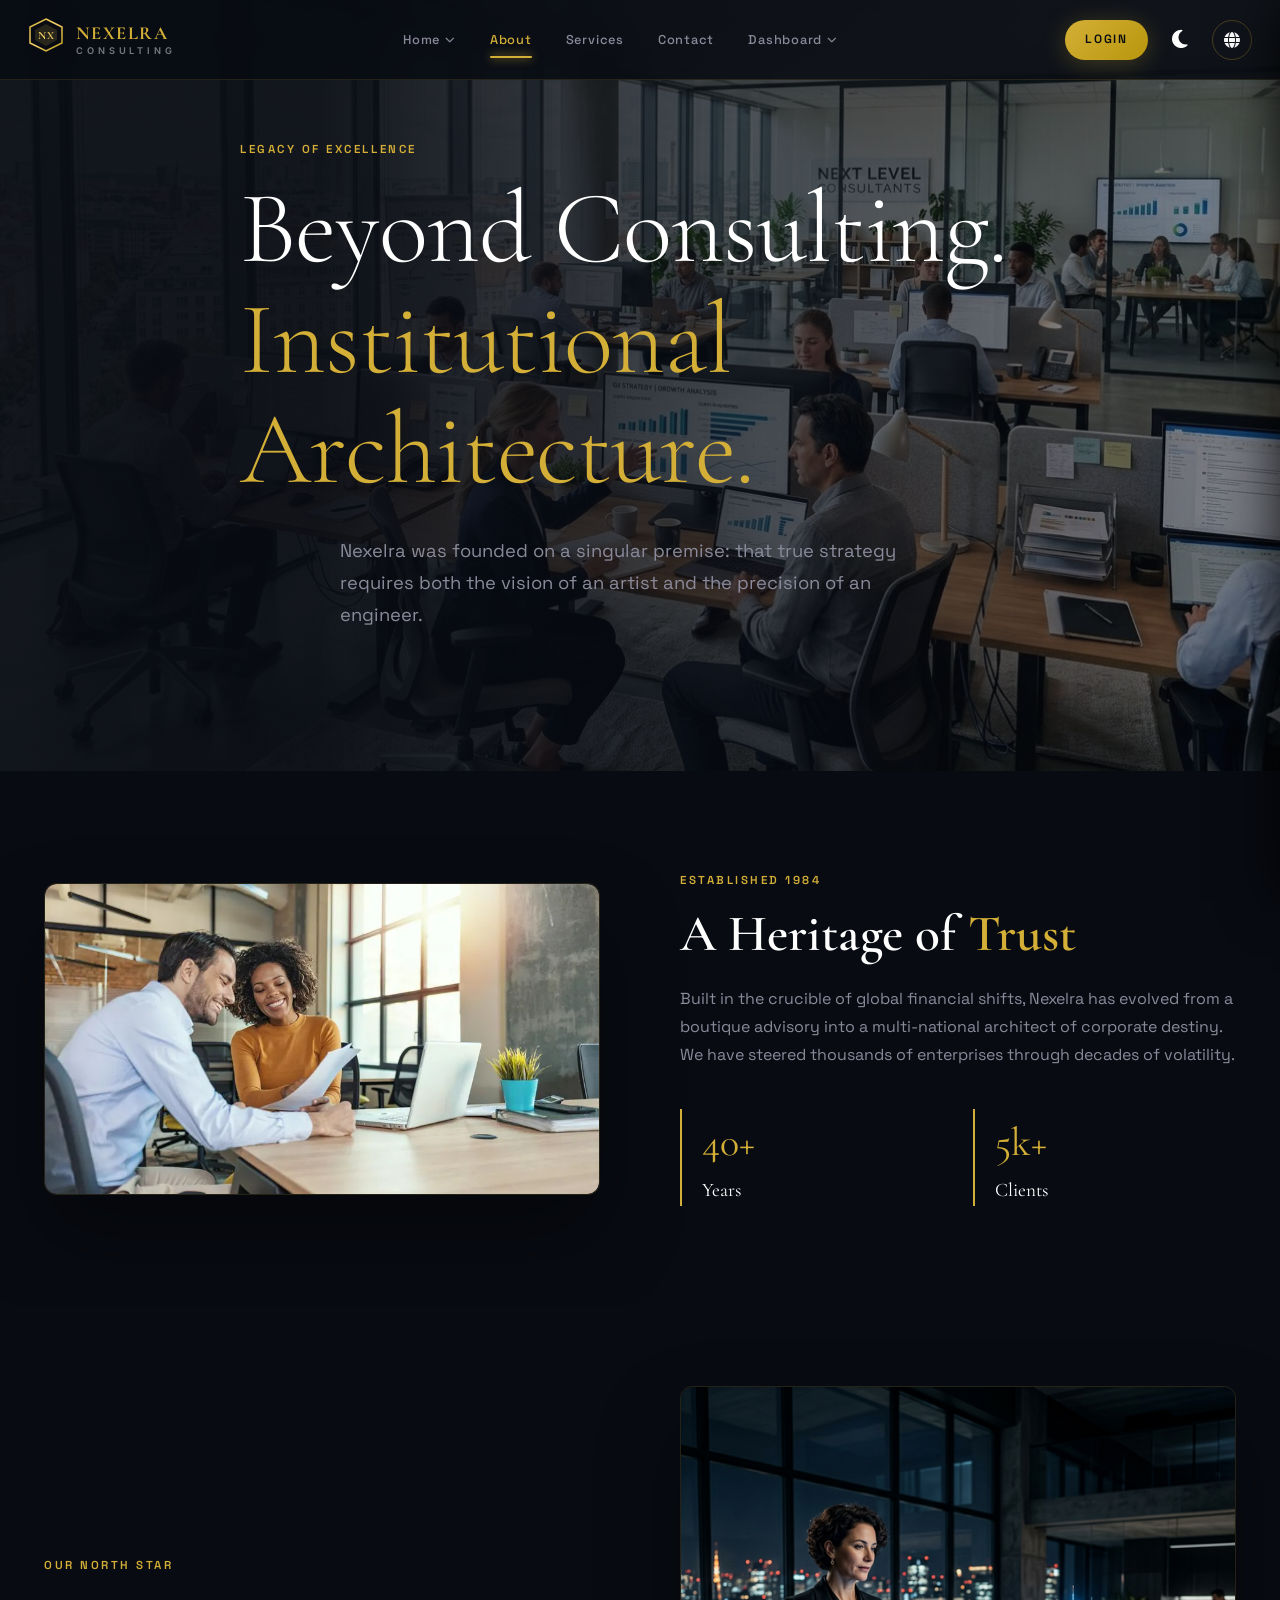
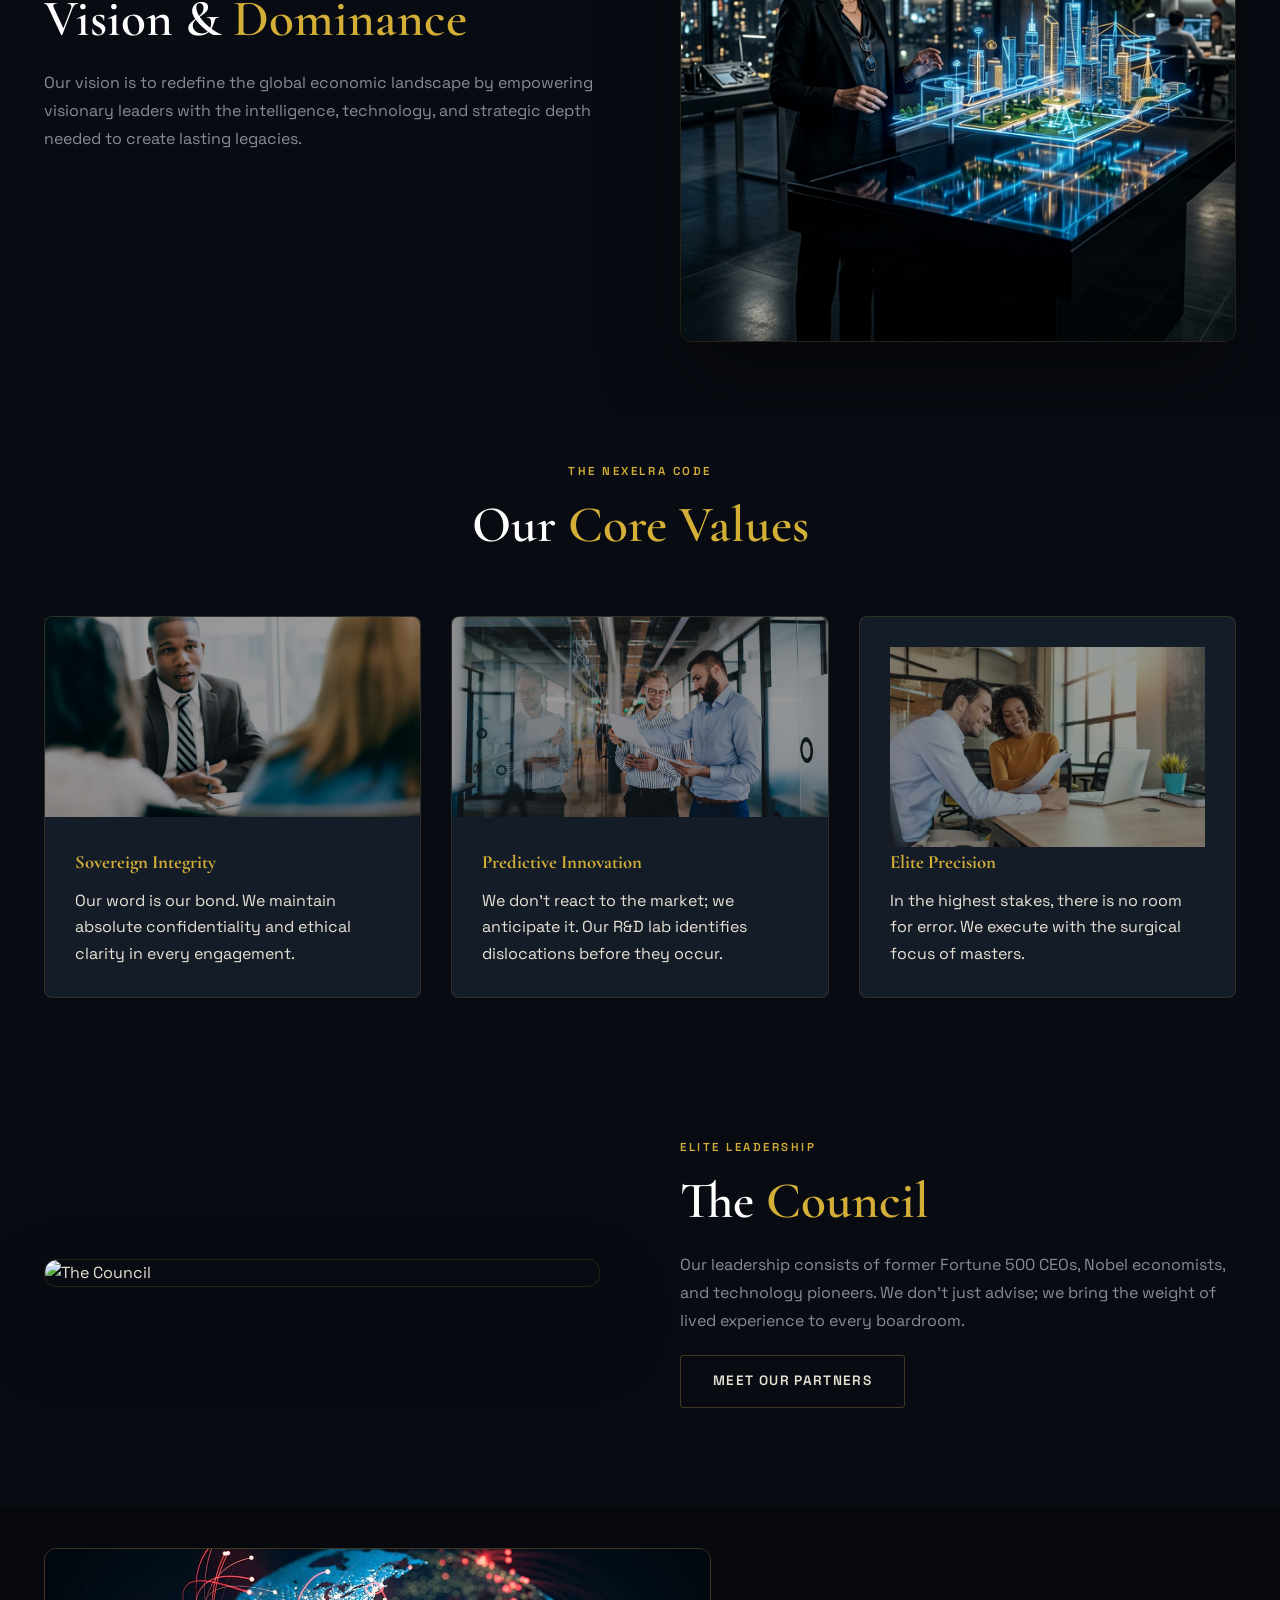
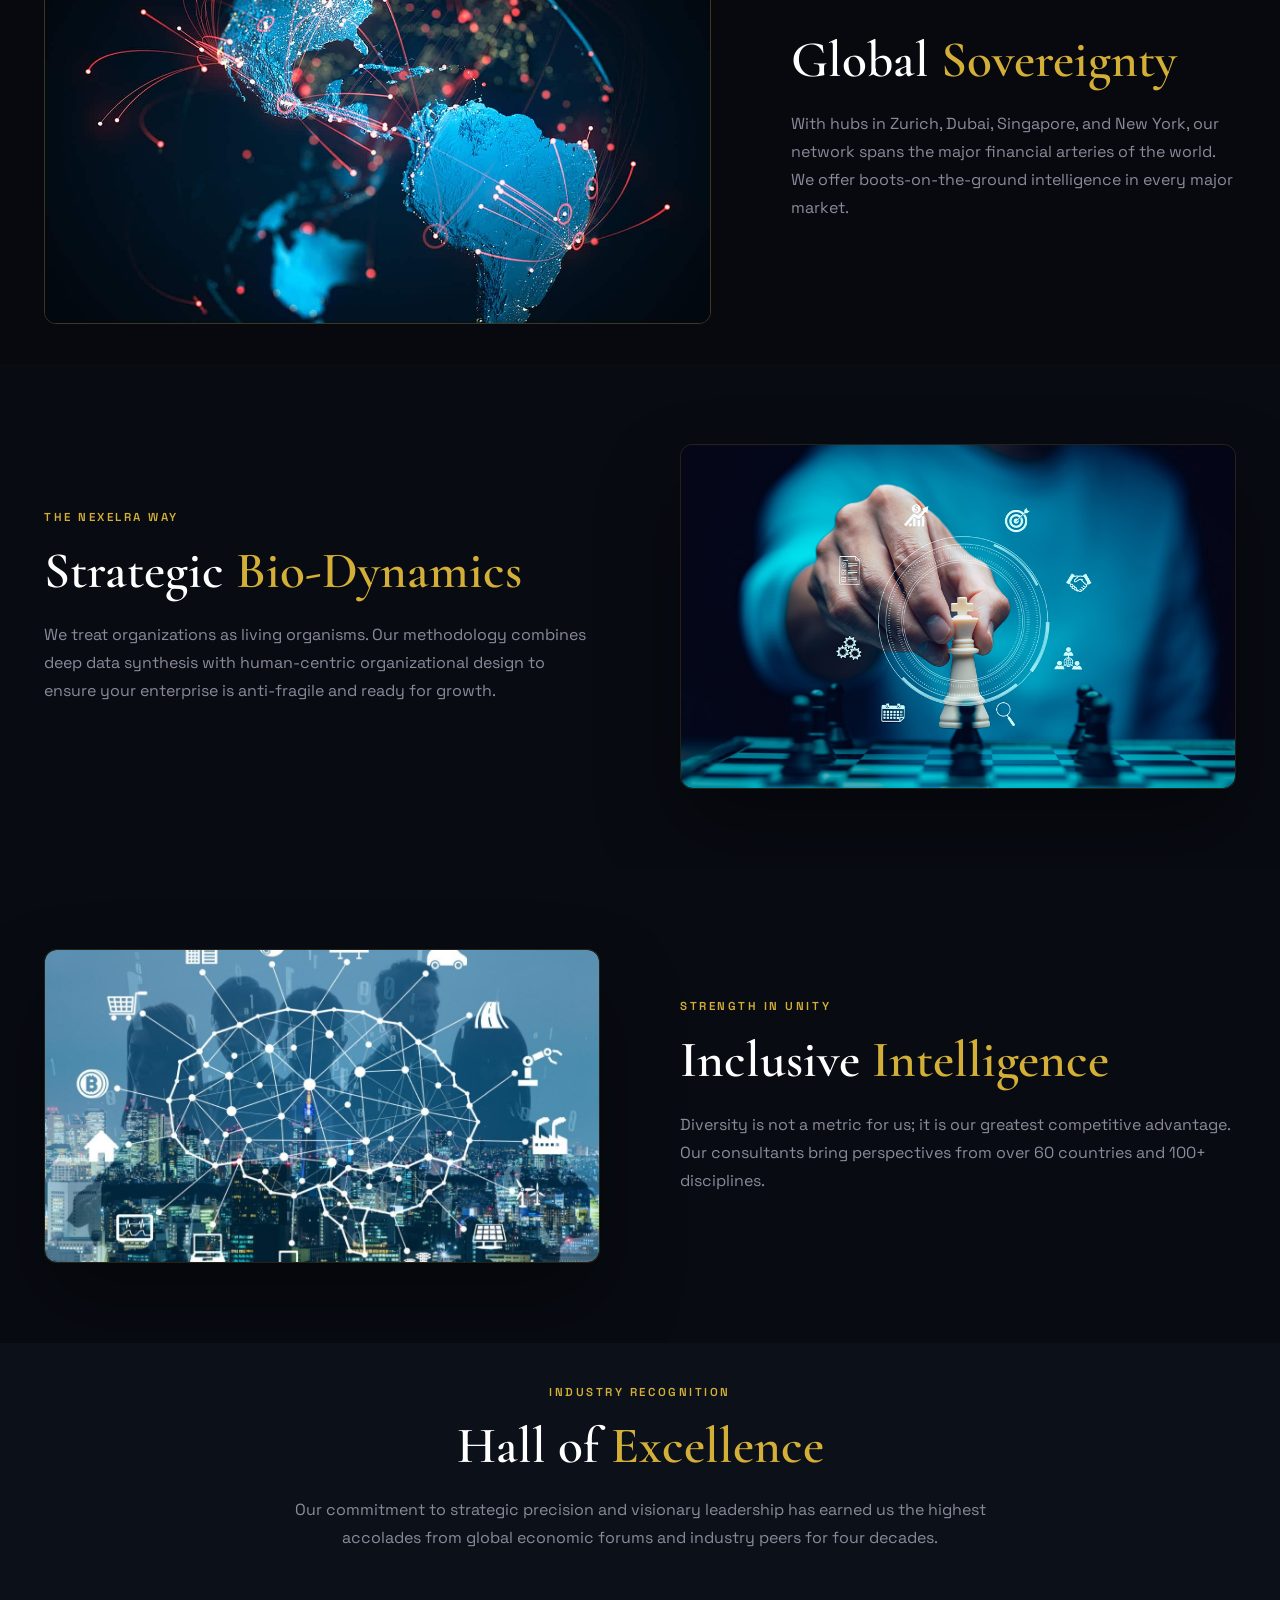
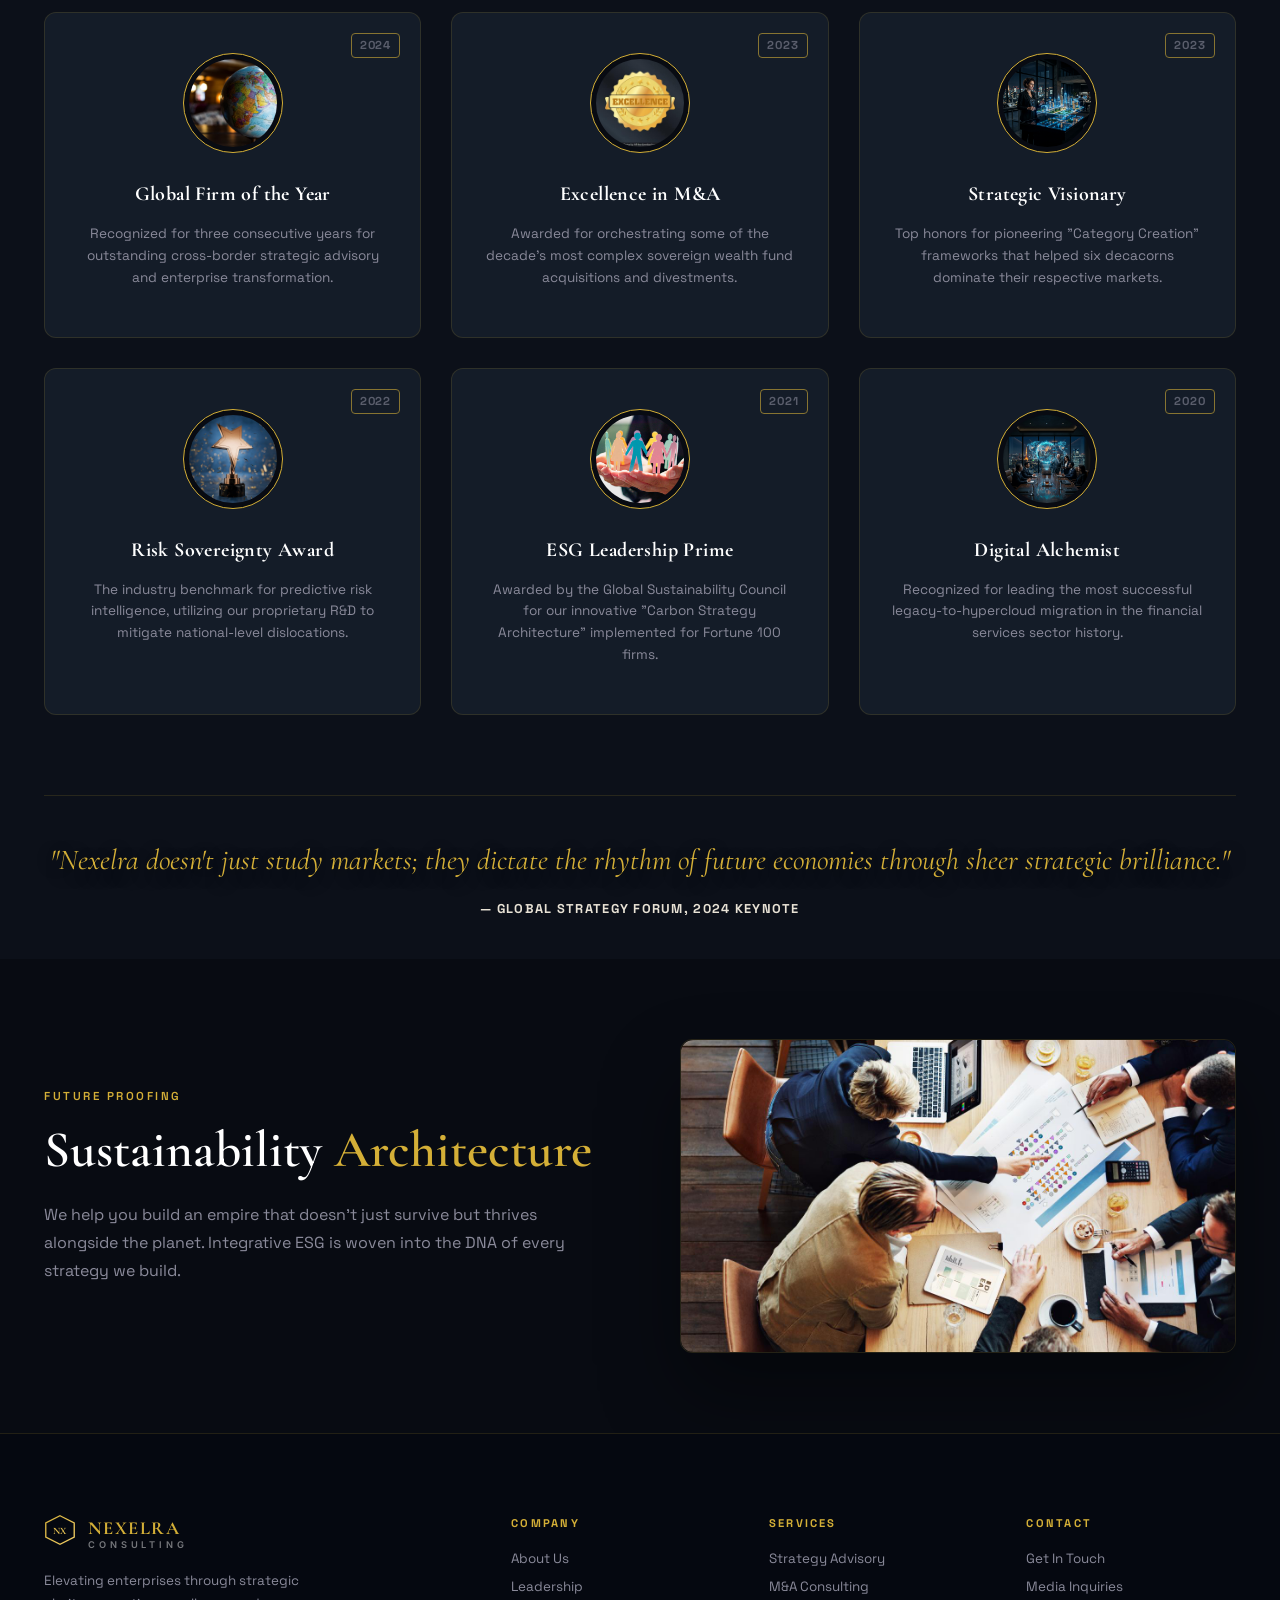
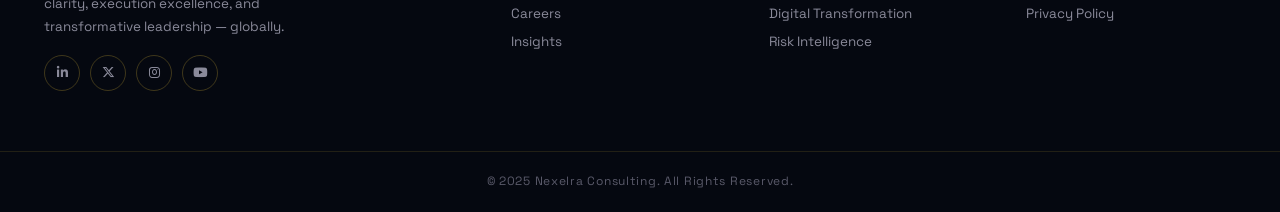
==== commit c3eb19bf: "Finalizing premium consulting platform: Added active nav indicators, fixed logo visibility, and opti" ====
--- a/about.html
+++ b/about.html
@@ -96,6 +96,11 @@
             <!-- Right Controls -->
             <div class="nav-right">
                 <a href="login.html" class="btn btn-gold header-login-btn">LOGIN</a>
+                <button class="theme-toggle" id="themeBtn" title="Toggle Light/Dark" aria-label="Toggle color theme">
+                    <i class="fa-solid fa-moon"></i>
+                    <i class="fa-solid fa-sun"></i>
+                    <span class="theme-tooltip">Dark / Light</span>
+                </button>
                 <button class="globe-btn" id="globeBtn" title="Toggle LTR / RTL" aria-label="Toggle text direction">
                     <i class="fa-solid fa-globe"></i>
                     <span class="globe-tooltip">LTR / RTL</span>
@@ -110,6 +115,10 @@
     <!-- Mobile Drawer -->
     <div class="mobile-drawer" id="mobileDrawer">
         <div class="drawer-topbar">
+            <button class="drawer-theme" id="drawerTheme" aria-label="Toggle theme">
+                <i class="fa-solid fa-moon"></i>
+                <i class="fa-solid fa-sun"></i>
+            </button>
             <button class="drawer-globe" id="drawerGlobe" aria-label="Toggle direction">
                 <i class="fa-solid fa-globe"></i>
             </button>
@@ -294,21 +303,6 @@
         </div>
     </section>
 
-    <!-- ══════════════════════════════════════════ SECTION 8 — PARTNERSHIPS ══════════════════════════════════════════ -->
-    <section class="section about-partners" id="partners">
-        <div class="container">
-            <div class="section-header center" data-aos="fade-up">
-                <p class="section-eyebrow">Collaborative Ecosystem</p>
-                <h2 class="section-title">Strategic <span class="gold">Alliances</span></h2>
-            </div>
-            <div class="partner-logos" data-aos="fade-up">
-                <div class="logo-box"><img src="b3.jpeg" alt="P1" /></div>
-                <div class="logo-box"><img src="b4.jpg" alt="P2" /></div>
-                <div class="logo-box"><img src="b5.webp" alt="P3" /></div>
-                <div class="logo-box"><img src="b6.jpg" alt="P4" /></div>
-            </div>
-        </div>
-    </section>
 
     <!-- ══════════════════════════════════════════ SECTION 9 — DIVERSITY ══════════════════════════════════════════ -->
     <section class="section about-diversity" id="diversity">
@@ -423,21 +417,6 @@
         </div>
     </section>
 
-    <!-- ══════════════════════════════════════════ SECTION 12 — CTA ══════════════════════════════════════════ -->
-    <section class="section about-cta" id="cta">
-        <div class="about-cta-bg"></div>
-        <div class="container">
-            <div class="about-cta-content" data-aos="zoom-in">
-                <h2 class="section-title">Your Next Chapter <span class="gold">Begins Here</span></h2>
-                <p class="section-body">The most successful institutions in the world trust Nexelra when the stakes are
-                    highest. Are you ready?</p>
-                <div class="cta-buttons">
-                    <a href="contact.html" class="btn btn-gold">Contact Our Partners</a>
-                    <a href="services.html" class="btn btn-outline">Our Services</a>
-                </div>
-            </div>
-        </div>
-    </section>
 
     <!-- ══════════════════════════════════════════ FOOTER ══════════════════════════════════════════ -->
     <footer class="footer">
--- a/style.css
+++ b/style.css
@@ -37,6 +37,151 @@
   --ease-bounce: cubic-bezier(.34, 1.56, .64, 1);
 }
 
+/* ── LIGHT MODE OVERRIDES ──────────────────────────────────── */
+body.light-mode {
+  --bg: #F8F9FA;
+  --bg2: #FFFFFF;
+  --bg3: #E9ECEF;
+  --surface: #FFFFFF;
+  --surface2: #F1F3F5;
+  --border: rgba(184, 150, 12, .15);
+  --border2: rgba(184, 150, 12, .25);
+  --text: #1A1A1A;
+  --text-muted: #495057;
+  --text-dim: #6C757D;
+  --white: #000000;
+  --gold-glow: rgba(212, 175, 55, .1);
+}
+
+/* Sections that should stay dark in light mode */
+body.light-mode .navbar,
+body.light-mode .footer,
+body.light-mode .hero-section,
+body.light-mode .hero2-section,
+body.light-mode .about-hero,
+body.light-mode .service-hero,
+body.light-mode .contact-hero,
+body.light-mode .cta-section,
+body.light-mode .impact-section,
+body.light-mode .hero-h2,
+body.light-mode.auth-page,
+body.light-mode.dashboard-page .dash-sidebar {
+  --bg: #080B12;
+  --bg2: #0C1019;
+  --bg3: #111826;
+  --surface: #141C28;
+  --surface2: #1A2336;
+  --text: #E8E2D5;
+  --text-muted: #8A8A9A;
+  --text-dim: #5A5A6A;
+  --white: #FFFFFF;
+  --border: rgba(212, 175, 55, .14);
+  --border2: rgba(212, 175, 55, .28);
+}
+
+
+body.light-mode .navbar .nav-link:hover,
+body.light-mode .navbar .nav-item:hover > .nav-link {
+  color: var(--gold);
+}
+
+body.light-mode .footer-socials a:hover {
+  color: var(--gold);
+  border-color: var(--gold);
+}
+
+/* Ensure mobile drawer and its components stay dark */
+body.light-mode .mobile-drawer {
+  background: #080B12;
+  --bg: #080B12;
+  --bg2: #0C1019;
+  --text: #E8E2D5;
+  --text-muted: #8A8A9A;
+  --white: #FFFFFF;
+  --border: rgba(212, 175, 55, .14);
+  --border2: rgba(212, 175, 55, .28);
+  --surface: #141C28;
+}
+
+body.light-mode .drawer-topbar,
+body.light-mode .drawer-item {
+  border-color: rgba(212, 175, 55, .15);
+}
+
+body.light-mode .drawer-link {
+  color: var(--gold);
+}
+
+body.light-mode .drawer-sub-link {
+  color: var(--text-muted);
+}
+
+body.light-mode .drawer-close {
+  color: var(--white);
+  border-color: rgba(255, 255, 255, .15);
+}
+
+/* Remove the previous light mode background overrides for these specific elements */
+body.light-mode .pill-card, 
+body.light-mode .industry-card, 
+body.light-mode .case-card, 
+body.light-mode .team-card,
+body.light-mode .testi-card,
+body.light-mode .award-item,
+body.light-mode .phil-card,
+body.light-mode .kpi-card,
+body.light-mode .chart-card,
+body.light-mode .stat-table-card,
+body.light-mode .hq-card,
+body.light-mode .value-card,
+body.light-mode .cap-card,
+body.light-mode .portal-card {
+  background: var(--surface);
+  box-shadow: 0 10px 30px rgba(0,0,0,0.05);
+}
+
+/* Force dark sections to stay dark and readable */
+body.light-mode .bg-deep,
+body.light-mode .cta-section,
+body.light-mode .impact-section {
+  background-color: #080B12 !important;
+  --bg: #080B12;
+  --bg2: #0C1019;
+  --surface: #141C28;
+  --surface2: #1A2336;
+  --text: #E8E2D5;
+  --text-muted: #8A8A9A;
+  --white: #FFFFFF;
+  --border: rgba(212, 175, 55, .14);
+}
+
+body.light-mode .bg-deep .section-title,
+body.light-mode .bg-deep .section-body,
+body.light-mode .bg-deep .section-eyebrow,
+body.light-mode .bg-deep h2,
+body.light-mode .bg-deep h3,
+body.light-mode .bg-deep h4,
+body.light-mode .bg-deep p,
+body.light-mode .bg-deep label:not(.gold-label),
+body.light-mode .bg-deep span:not(.gold),
+body.light-mode .cta-section h2,
+body.light-mode .cta-section p,
+body.light-mode .impact-section .section-title,
+body.light-mode .impact-section .impact-label,
+body.light-mode .impact-section .impact-value {
+  color: #E8E2D5 !important;
+}
+
+/* Specific exclusion for form labels that should stay gold */
+body.light-mode .bg-deep .form-group label {
+  color: var(--gold) !important;
+}
+
+body.light-mode .testi-avatar {
+  background: var(--bg3);
+  color: var(--gold);
+}
+
 html {
   scroll-behavior: smooth;
   font-size: 16px;
@@ -363,10 +508,18 @@
   font-family: 'Inter', sans-serif;
   font-size: 0.58rem;
   letter-spacing: 0.42em;
-  color: rgba(255, 255, 255, 0.45);
+  color: var(--text-dim);
   font-weight: 600;
   margin-top: 3px;
   text-transform: uppercase;
+}
+
+/* Force tagline to be white in dark sections */
+.navbar .logo-tagline,
+.dash-sidebar .logo-tagline,
+.footer .logo-tagline,
+.mobile-drawer .logo-tagline {
+  color: rgba(255, 255, 255, 0.45);
 }
 
 /* Desktop Nav Links */
@@ -404,6 +557,23 @@
 .nav-link:hover,
 .nav-item:hover>.nav-link {
   color: var(--gold);
+}
+
+.nav-link.active {
+  color: var(--gold) !important;
+  position: relative;
+}
+
+.nav-link.active::after {
+  content: '';
+  position: absolute;
+  bottom: 0;
+  left: 14px;
+  right: 14px;
+  height: 2px;
+  background: var(--gold);
+  box-shadow: 0 0 10px var(--gold);
+  border-radius: 2px;
 }
 
 .nav-arrow {
@@ -500,6 +670,71 @@
   box-shadow: 0 0 16px var(--gold-glow);
 }
 
+.theme-toggle {
+  position: relative;
+  width: 40px;
+  height: 40px;
+  display: flex;
+  align-items: center;
+  justify-content: center;
+  background: transparent;
+  border: 1px solid var(--border2);
+  border-radius: 50%;
+  color: var(--white);
+  font-size: 1rem;
+  cursor: pointer;
+  transition: all .3s var(--ease);
+  overflow: hidden;
+}
+
+.theme-toggle:hover {
+  border-color: var(--gold);
+  color: var(--gold);
+  box-shadow: 0 0 16px var(--gold-glow);
+}
+
+.theme-toggle i {
+  position: absolute;
+  transition: transform .5s var(--ease-bounce), opacity .3s;
+}
+
+.theme-toggle .fa-sun {
+  opacity: 0;
+  transform: translateY(20px) rotate(90deg);
+}
+
+body.light-mode .theme-toggle .fa-moon {
+  opacity: 0;
+  transform: translateY(-20px) rotate(-90deg);
+}
+
+body.light-mode .theme-toggle .fa-sun {
+  opacity: 1;
+  transform: translateY(0) rotate(0deg);
+}
+
+.theme-tooltip {
+  position: absolute;
+  bottom: -36px;
+  left: 50%;
+  transform: translateX(-50%);
+  background: var(--surface);
+  border: 1px solid var(--border);
+  color: var(--text-muted);
+  font-size: .65rem;
+  letter-spacing: .1em;
+  padding: 4px 8px;
+  border-radius: 4px;
+  white-space: nowrap;
+  opacity: 0;
+  pointer-events: none;
+  transition: opacity .2s;
+}
+
+.theme-toggle:hover .theme-tooltip {
+  opacity: 1;
+}
+
 .globe-tooltip {
   position: absolute;
   bottom: -36px;
@@ -5900,27 +6135,79 @@
   align-items: center;
   justify-content: center;
   background: linear-gradient(rgba(8, 11, 18, 0.8), rgba(8, 11, 18, 0.9)), url('hero_bg.png') center/cover no-repeat;
+  background: linear-gradient(rgba(var(--bg-rgb, 8, 11, 18), 0.8), rgba(var(--bg-rgb, 8, 11, 18), 0.9)), url('hero_bg.png') center/cover no-repeat;
   position: relative;
   overflow-y: auto;
   padding: 40px 24px;
-}
-
-.auth-globe {
+  transition: background .4s var(--ease);
+}
+
+body.light-mode .auth-page {
+  background: linear-gradient(rgba(248, 249, 250, 0.9), rgba(248, 249, 250, 0.95)), url('hero_bg.png') center/cover no-repeat;
+}
+
+.auth-controls {
   position: absolute;
   top: 30px;
   right: 40px;
+  display: flex;
+  align-items: center;
+  gap: 16px;
+  z-index: 100;
+}
+
+body.light-mode .auth-controls button {
+  color: var(--text);
+}
+
+[dir="rtl"] .auth-controls {
+  right: auto;
+  left: 40px;
+}
+
+/* Theme Toggle Component */
+.theme-toggle, .drawer-theme {
+  background: transparent;
+  border: none;
+  color: var(--white);
+  font-size: 1.3rem;
+  cursor: pointer;
+  transition: all 0.3s var(--ease);
+  display: flex;
+  align-items: center;
+  justify-content: center;
+  width: 40px;
+  height: 40px;
+  border-radius: 50%;
+}
+
+.theme-toggle:hover, .drawer-theme:hover {
+  color: var(--gold);
+  background: rgba(212, 175, 55, 0.05);
+}
+
+.theme-toggle .fa-sun, .drawer-theme .fa-sun {
+  display: none;
+}
+
+body.light-mode .theme-toggle .fa-moon, 
+body.light-mode .drawer-theme .fa-moon {
+  display: none;
+}
+
+body.light-mode .theme-toggle .fa-sun,
+body.light-mode .drawer-theme .fa-sun {
+  display: block;
+  color: var(--gold);
+}
+
+.auth-globe {
   background: transparent;
   border: none;
   color: var(--white);
   font-size: 1.5rem;
   cursor: pointer;
   transition: color 0.3s;
-  z-index: 100;
-}
-
-[dir="rtl"] .auth-globe {
-  right: auto;
-  left: 40px;
 }
 
 .auth-globe:hover {
@@ -6131,14 +6418,27 @@
     background: transparent;
   }
 
-  .auth-globe {
+  .auth-controls {
     top: 20px;
     right: 20px;
-    color: var(--text-muted);
-  }
-
-  [dir="rtl"] .auth-globe {
+  }
+
+  [dir="rtl"] .auth-controls {
     left: 20px;
     right: auto;
   }
+}
+
+/* ── ACTIVE NAV INDICATORS ────────────────────────────────── */
+.drawer-link.active,
+.drawer-sub-link.active {
+  color: var(--gold) !important;
+  background: rgba(212, 175, 55, 0.08);
+  border-left: 3px solid var(--gold);
+}
+
+[dir="rtl"] .drawer-link.active,
+[dir="rtl"] .drawer-sub-link.active {
+  border-left: none;
+  border-right: 3px solid var(--gold);
 }
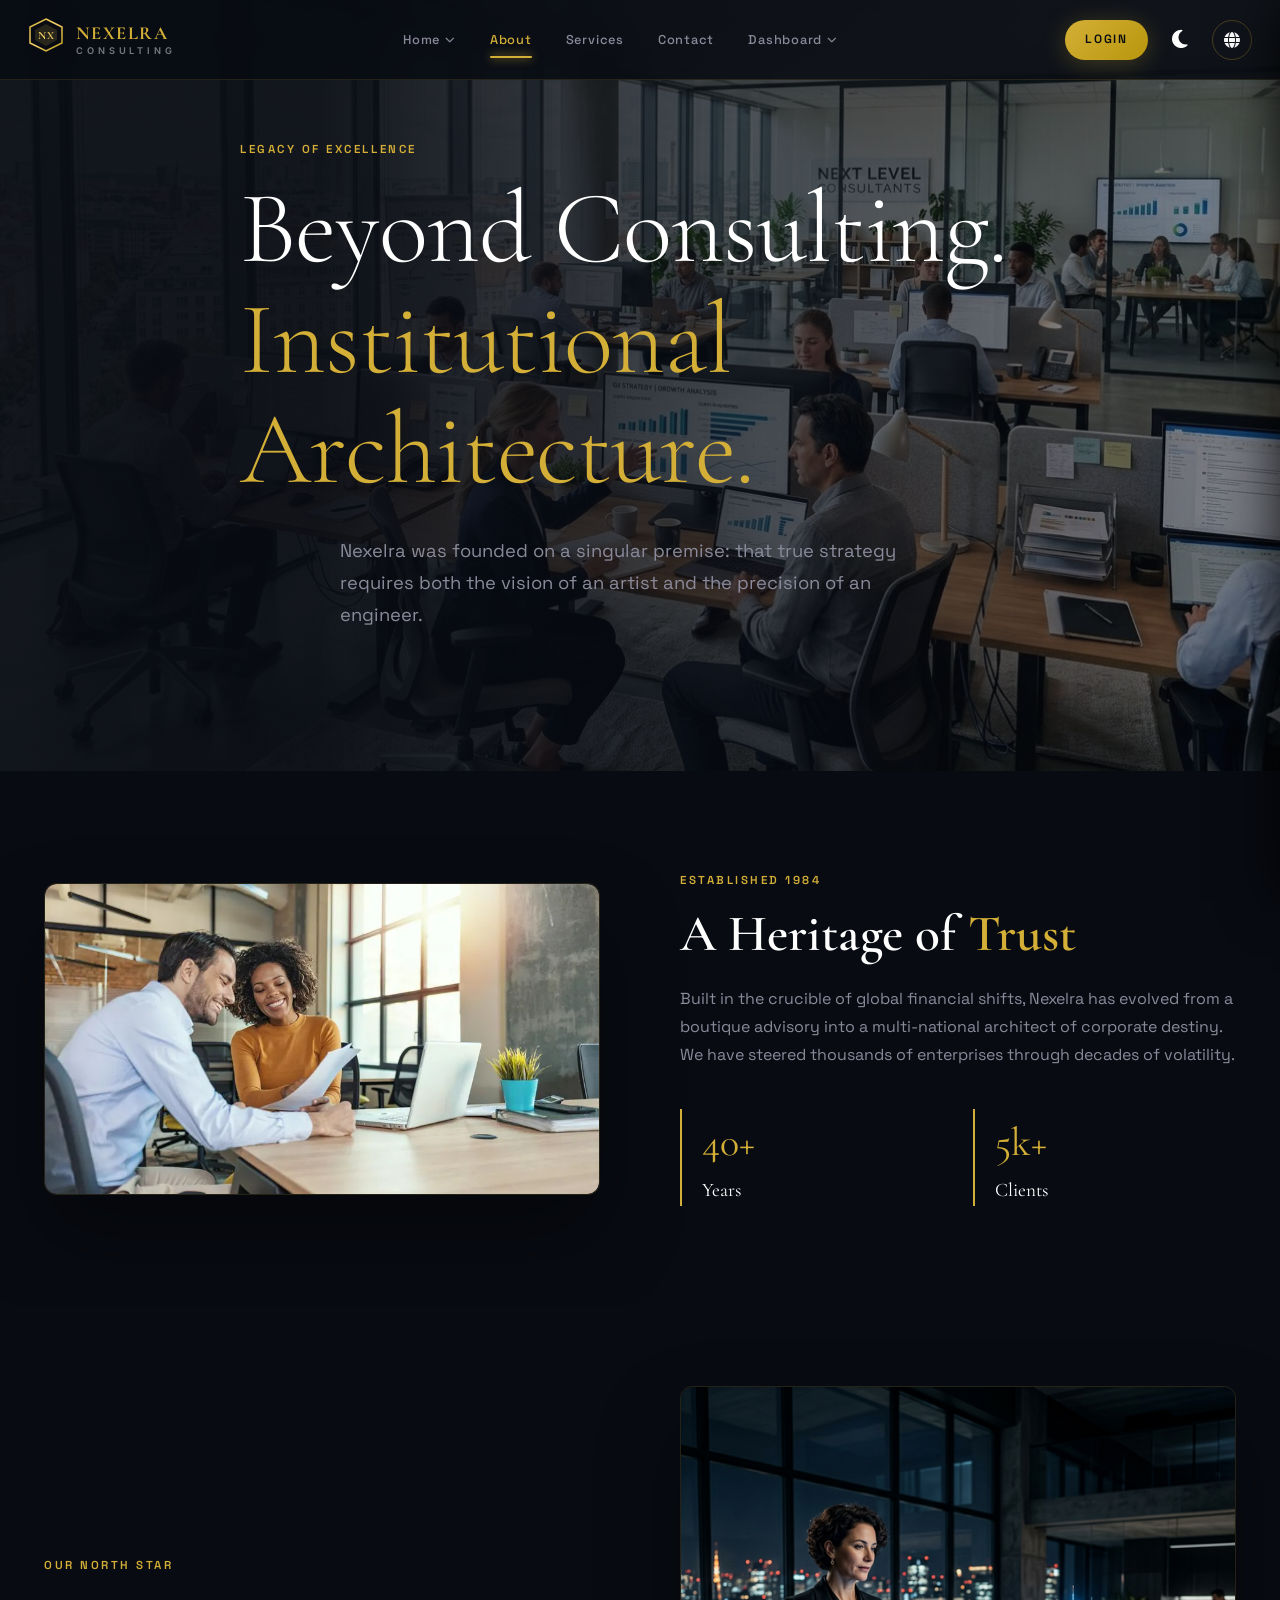
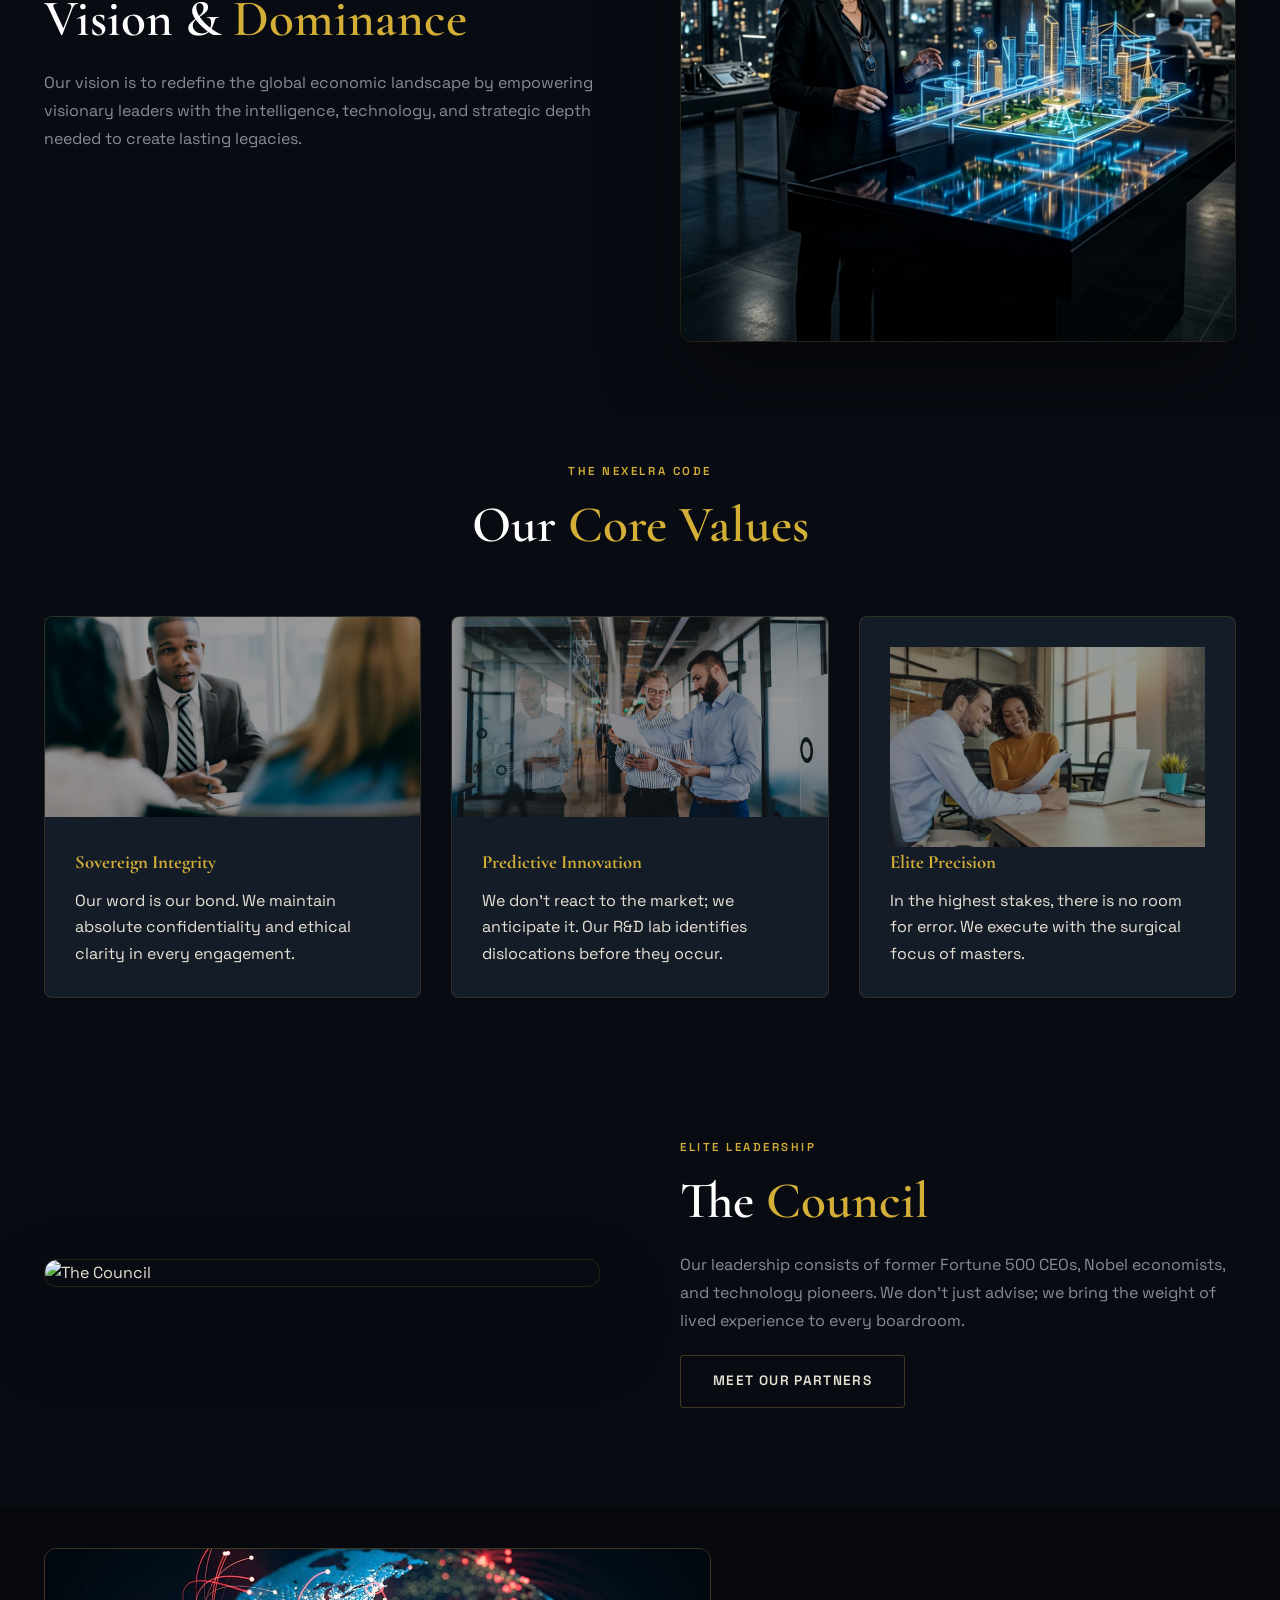
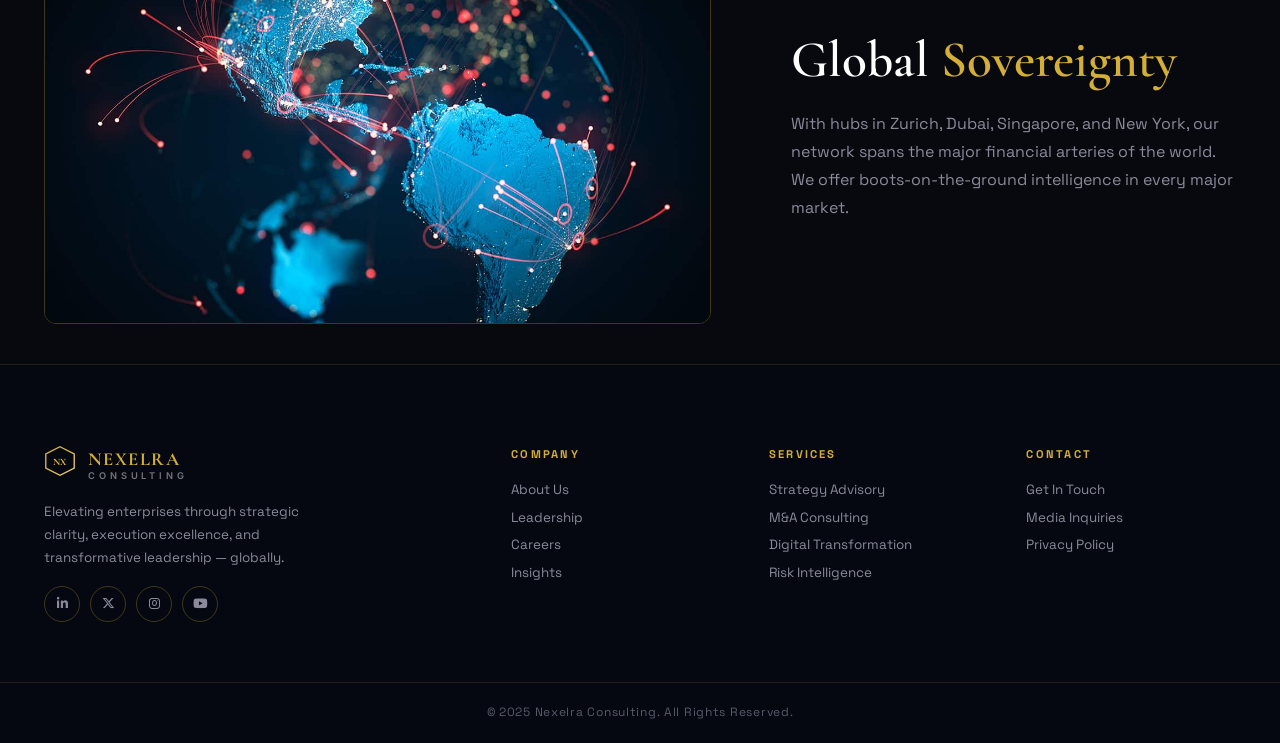
==== commit 435efb01: "vada" ====
--- a/about.html
+++ b/about.html
@@ -285,139 +285,6 @@
         </div>
     </section>
 
-    <!-- ══════════════════════════════════════════ SECTION 7 — METHODOLOGY ══════════════════════════════════════════ -->
-    <section class="section about-method" id="method">
-        <div class="container">
-            <div class="about-grid side-by-side reverse">
-                <div class="about-visual" data-aos="fade-left">
-                    <img src="stst.jpg" alt="Methodology" class="about-img" />
-                </div>
-                <div class="about-text" data-aos="fade-right">
-                    <p class="section-eyebrow">The Nexelra Way</p>
-                    <h2 class="section-title">Strategic <span class="gold">Bio-Dynamics</span></h2>
-                    <p class="section-body">We treat organizations as living organisms. Our methodology combines deep
-                        data synthesis with human-centric organizational design to ensure your enterprise is
-                        anti-fragile and ready for growth.</p>
-                </div>
-            </div>
-        </div>
-    </section>
-
-
-    <!-- ══════════════════════════════════════════ SECTION 9 — DIVERSITY ══════════════════════════════════════════ -->
-    <section class="section about-diversity" id="diversity">
-        <div class="container">
-            <div class="about-grid side-by-side">
-                <div class="about-visual" data-aos="fade-right">
-                    <img src="icc.jpg" alt="Diversity" class="about-img" />
-                </div>
-                <div class="about-text" data-aos="fade-left">
-                    <p class="section-eyebrow">Strength in Unity</p>
-                    <h2 class="section-title">Inclusive <span class="gold">Intelligence</span></h2>
-                    <p class="section-body">Diversity is not a metric for us; it is our greatest competitive advantage.
-                        Our consultants bring perspectives from over 60 countries and 100+ disciplines.</p>
-                </div>
-            </div>
-        </div>
-    </section>
-
-    <!-- ══════════════════════════════════════════ SECTION 10 — AWARDS ══════════════════════════════════════════ -->
-    <section class="section about-awards" id="awards">
-        <div class="container">
-            <div class="section-header center" data-aos="fade-up">
-                <p class="section-eyebrow">Industry Recognition</p>
-                <h2 class="section-title">Hall of <span class="gold">Excellence</span></h2>
-                <p class="section-body" style="max-width: 700px; margin: 0 auto;">Our commitment to strategic precision
-                    and visionary leadership has earned us the highest accolades from global economic forums and
-                    industry peers for four decades.</p>
-            </div>
-            <div class="award-shelf" data-aos="fade-up">
-                <div class="award-item">
-                    <span class="award-year">2024</span>
-                    <div class="award-medal">
-                        <img src="glo.jpg" alt="Award 1" />
-                    </div>
-                    <h4>Global Firm of the Year</h4>
-                    <p>Recognized for three consecutive years for outstanding cross-border strategic advisory and
-                        enterprise transformation.</p>
-                </div>
-                <div class="award-item">
-                    <span class="award-year">2023</span>
-                    <div class="award-medal">
-                        <img src="ex.jpg" alt="Award 2" />
-                    </div>
-                    <h4>Excellence in M&A</h4>
-                    <p>Awarded for orchestrating some of the decade's most complex sovereign wealth fund acquisitions
-                        and divestments.</p>
-                </div>
-                <div class="award-item">
-                    <span class="award-year">2023</span>
-                    <div class="award-medal">
-                        <img src="about_vision.png" alt="Award 3" />
-                    </div>
-                    <h4>Strategic Visionary</h4>
-                    <p>Top honors for pioneering "Category Creation" frameworks that helped six decacorns dominate their
-                        respective markets.</p>
-                </div>
-                <div class="award-item">
-                    <span class="award-year">2022</span>
-                    <div class="award-medal">
-                        <img src="aw.jpg" alt="Award 4" />
-                    </div>
-                    <h4>Risk Sovereignty Award</h4>
-                    <p>The industry benchmark for predictive risk intelligence, utilizing our proprietary R&D to
-                        mitigate national-level dislocations.</p>
-                </div>
-                <div class="award-item">
-                    <span class="award-year">2021</span>
-                    <div class="award-medal">
-                        <img src="lead.jpg" alt="Award 5" />
-                    </div>
-                    <h4>ESG Leadership Prime</h4>
-                    <p>Awarded by the Global Sustainability Council for our innovative "Carbon Strategy Architecture"
-                        implemented for Fortune 100 firms.</p>
-                </div>
-                <div class="award-item">
-                    <span class="award-year">2020</span>
-                    <div class="award-medal">
-                        <img src="sovereign_advisory.png" alt="Award 6" />
-                    </div>
-                    <h4>Digital Alchemist</h4>
-                    <p>Recognized for leading the most successful legacy-to-hypercloud migration in the financial
-                        services sector history.</p>
-                </div>
-            </div>
-            <div class="award-quote" data-aos="fade-up"
-                style="margin-top: 80px; text-align: center; border-top: 1px solid var(--border); padding-top: 40px;">
-                <p class="quote-text"
-                    style="font-family: var(--font-display); font-size: 1.8rem; font-style: italic; color: var(--gold);">
-                    "Nexelra doesn't just study markets; they dictate the rhythm of future economies through sheer
-                    strategic brilliance."</p>
-                <p class="quote-author"
-                    style="margin-top: 15px; font-weight: 700; text-transform: uppercase; letter-spacing: 0.1em; font-size: 0.8rem;">
-                    — Global Strategy Forum, 2024 Keynote</p>
-            </div>
-        </div>
-    </section>
-
-    <!-- ══════════════════════════════════════════ SECTION 11 — ESG ══════════════════════════════════════════ -->
-    <section class="section about-esg" id="esg">
-        <div class="container">
-            <div class="about-grid side-by-side reverse">
-                <div class="about-visual" data-aos="fade-left">
-                    <img src="ree.jpg" alt="ESG" class="about-img" />
-                </div>
-                <div class="about-text" data-aos="fade-right">
-                    <p class="section-eyebrow">Future Proofing</p>
-                    <h2 class="section-title">Sustainability <span class="gold">Architecture</span></h2>
-                    <p class="section-body">We help you build an empire that doesn't just survive but thrives alongside
-                        the planet. Integrative ESG is woven into the DNA of every strategy we build.</p>
-                </div>
-            </div>
-        </div>
-    </section>
-
-
     <!-- ══════════════════════════════════════════ FOOTER ══════════════════════════════════════════ -->
     <footer class="footer">
         <div class="footer-top">
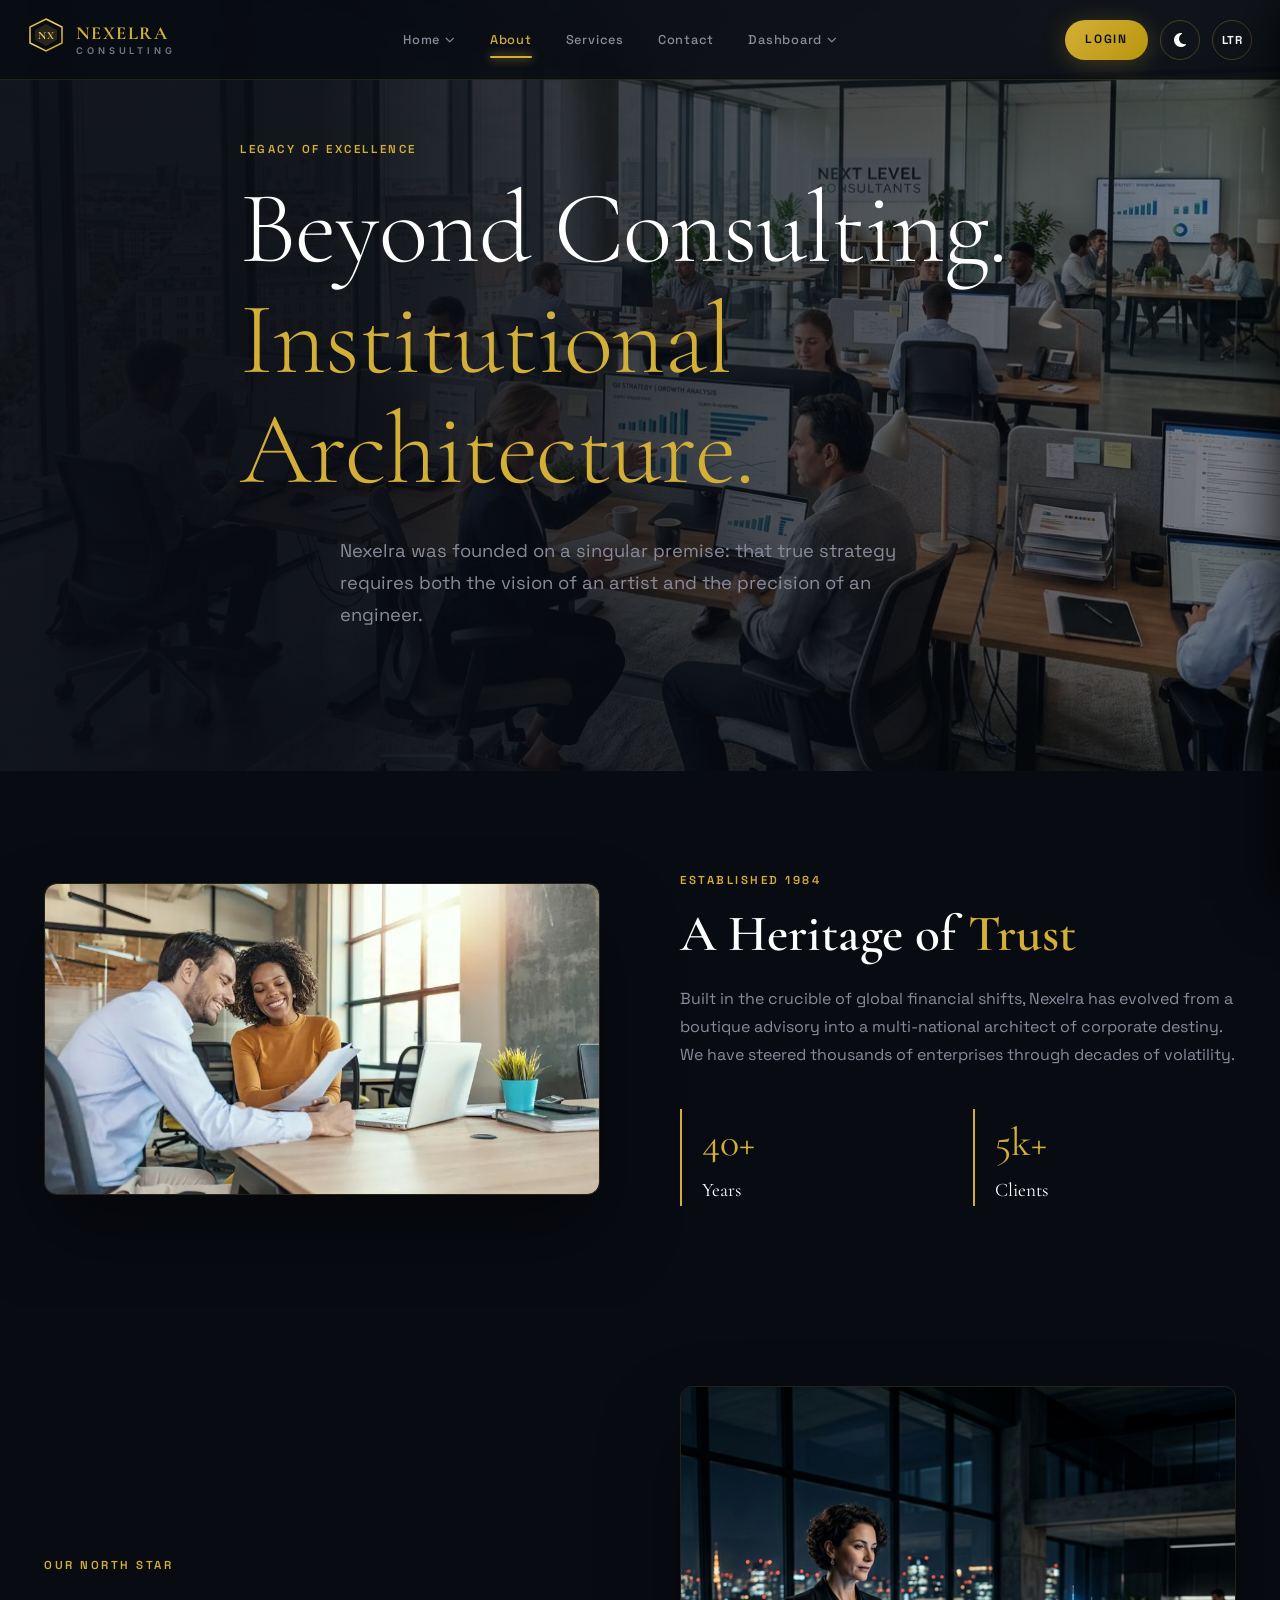
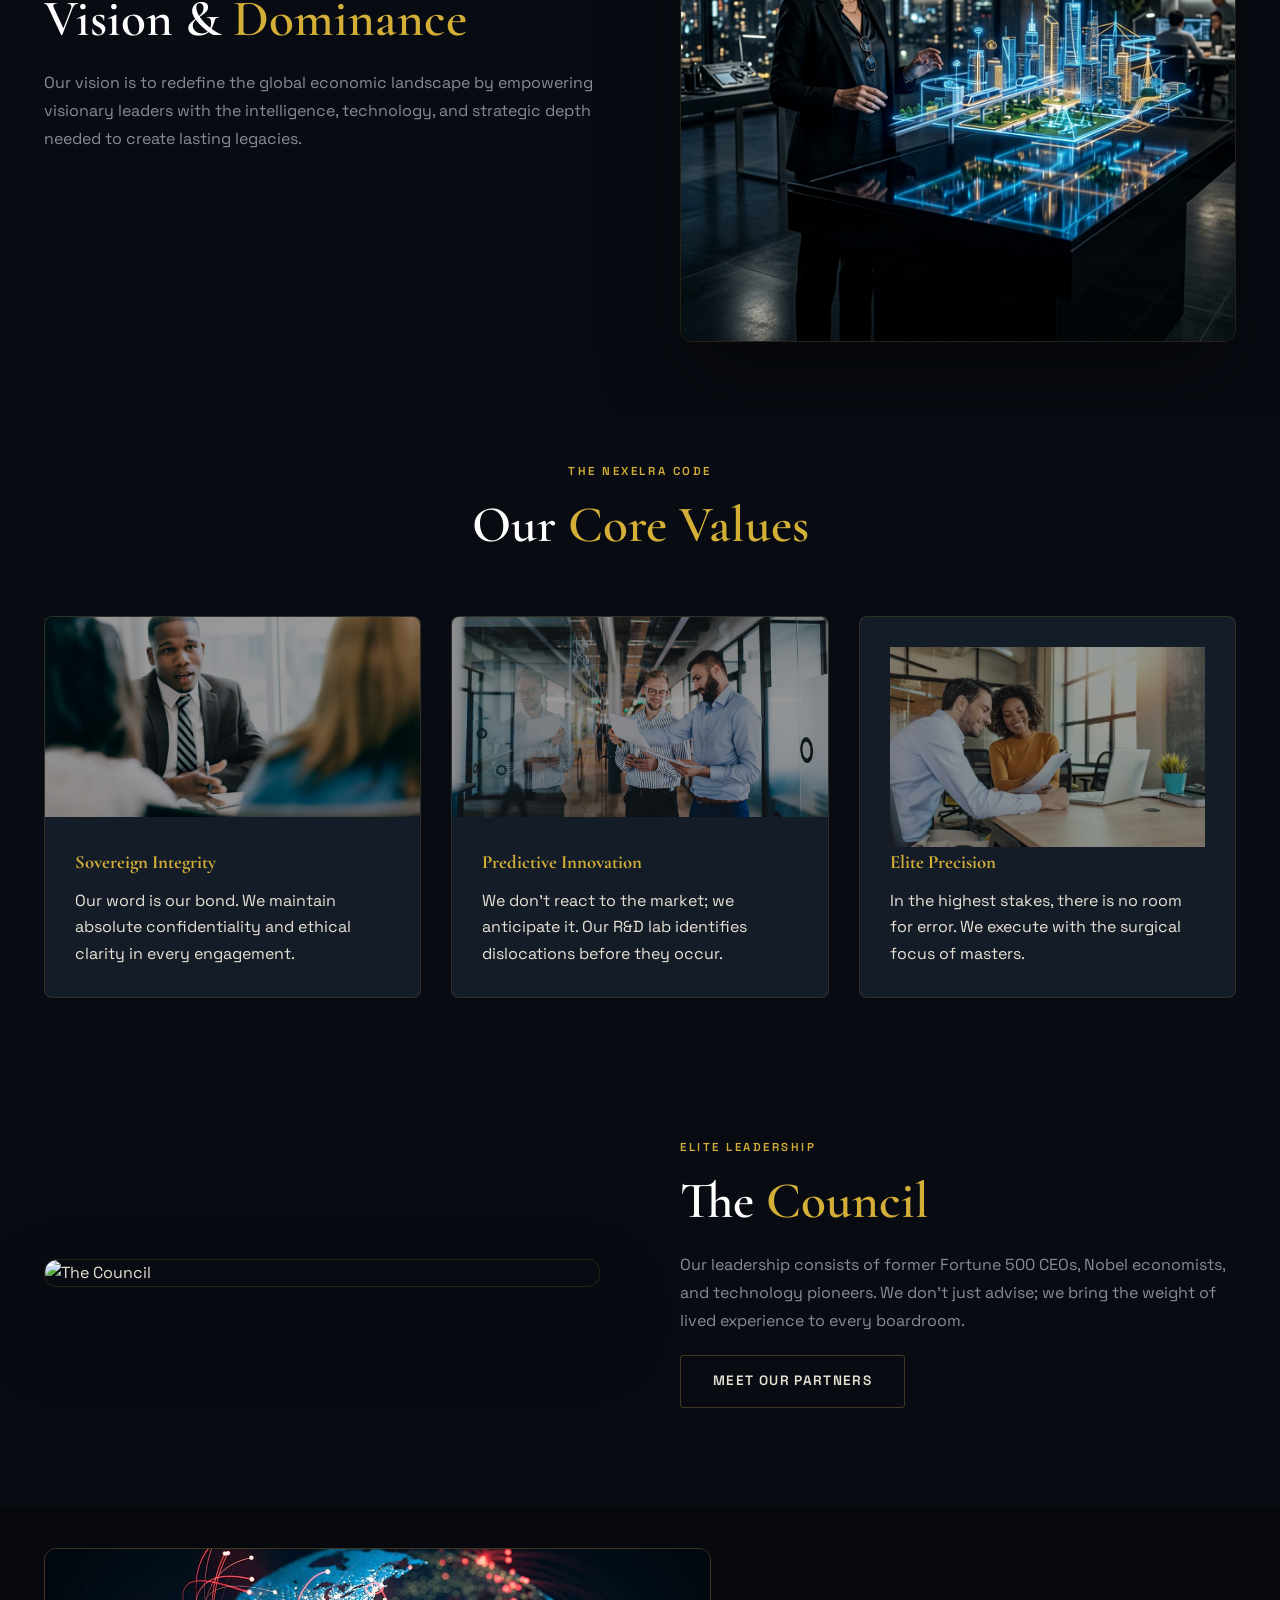
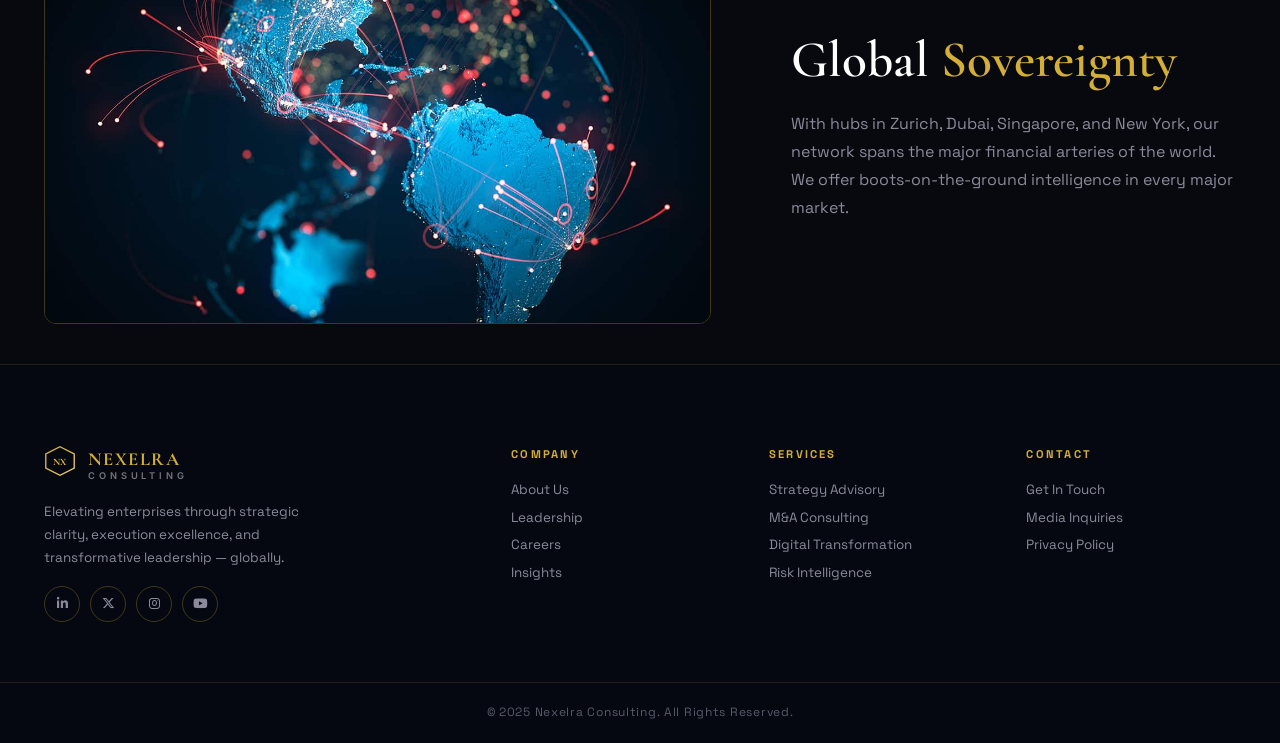
==== commit 26fb4cb2: "bnm" ====
--- a/about.html
+++ b/about.html
@@ -102,8 +102,7 @@
                     <span class="theme-tooltip">Dark / Light</span>
                 </button>
                 <button class="globe-btn" id="globeBtn" title="Toggle LTR / RTL" aria-label="Toggle text direction">
-                    <i class="fa-solid fa-globe"></i>
-                    <span class="globe-tooltip">LTR / RTL</span>
+                    <span>LTR</span>
                 </button>
                 <button class="hamburger" id="hamburger" aria-label="Open menu">
                     <span></span><span></span><span></span>
@@ -120,7 +119,7 @@
                 <i class="fa-solid fa-sun"></i>
             </button>
             <button class="drawer-globe" id="drawerGlobe" aria-label="Toggle direction">
-                <i class="fa-solid fa-globe"></i>
+                <span>LTR</span>
             </button>
             <button class="drawer-close" id="drawerClose" aria-label="Close menu">
                 <i class="fa-solid fa-xmark"></i>
--- a/style.css
+++ b/style.css
@@ -648,7 +648,11 @@
   }
 }
 
-.globe-btn {
+.globe-btn,
+.drawer-globe,
+.sidebar-globe-btn,
+.auth-globe,
+#dashGlobe {
   position: relative;
   width: 40px;
   height: 40px;
@@ -659,18 +663,28 @@
   border: 1px solid var(--border2);
   border-radius: 50%;
   color: var(--white);
-  font-size: 1rem;
+  font-family: var(--font-body);
+  font-size: 0.72rem;
+  font-weight: 700;
   cursor: pointer;
   transition: all .3s var(--ease);
-}
-
-.globe-btn:hover {
+  text-transform: uppercase;
+  letter-spacing: 0.05em;
+  padding: 0;
+}
+
+.globe-btn:hover,
+.drawer-globe:hover,
+.sidebar-globe-btn:hover,
+.auth-globe:hover,
+#dashGlobe:hover {
   border-color: var(--gold);
   color: var(--gold);
   box-shadow: 0 0 16px var(--gold-glow);
 }
 
-.theme-toggle {
+.theme-toggle,
+.drawer-theme {
   position: relative;
   width: 40px;
   height: 40px;
@@ -687,28 +701,33 @@
   overflow: hidden;
 }
 
-.theme-toggle:hover {
+.theme-toggle:hover,
+.drawer-theme:hover {
   border-color: var(--gold);
   color: var(--gold);
   box-shadow: 0 0 16px var(--gold-glow);
 }
 
-.theme-toggle i {
+.theme-toggle i,
+.drawer-theme i {
   position: absolute;
   transition: transform .5s var(--ease-bounce), opacity .3s;
 }
 
-.theme-toggle .fa-sun {
+.theme-toggle .fa-sun,
+.drawer-theme .fa-sun {
   opacity: 0;
   transform: translateY(20px) rotate(90deg);
 }
 
-body.light-mode .theme-toggle .fa-moon {
+body.light-mode .theme-toggle .fa-moon,
+body.light-mode .drawer-theme .fa-moon {
   opacity: 0;
   transform: translateY(-20px) rotate(-90deg);
 }
 
-body.light-mode .theme-toggle .fa-sun {
+body.light-mode .theme-toggle .fa-sun,
+body.light-mode .drawer-theme .fa-sun {
   opacity: 1;
   transform: translateY(0) rotate(0deg);
 }
@@ -6165,54 +6184,6 @@
   left: 40px;
 }
 
-/* Theme Toggle Component */
-.theme-toggle, .drawer-theme {
-  background: transparent;
-  border: none;
-  color: var(--white);
-  font-size: 1.3rem;
-  cursor: pointer;
-  transition: all 0.3s var(--ease);
-  display: flex;
-  align-items: center;
-  justify-content: center;
-  width: 40px;
-  height: 40px;
-  border-radius: 50%;
-}
-
-.theme-toggle:hover, .drawer-theme:hover {
-  color: var(--gold);
-  background: rgba(212, 175, 55, 0.05);
-}
-
-.theme-toggle .fa-sun, .drawer-theme .fa-sun {
-  display: none;
-}
-
-body.light-mode .theme-toggle .fa-moon, 
-body.light-mode .drawer-theme .fa-moon {
-  display: none;
-}
-
-body.light-mode .theme-toggle .fa-sun,
-body.light-mode .drawer-theme .fa-sun {
-  display: block;
-  color: var(--gold);
-}
-
-.auth-globe {
-  background: transparent;
-  border: none;
-  color: var(--white);
-  font-size: 1.5rem;
-  cursor: pointer;
-  transition: color 0.3s;
-}
-
-.auth-globe:hover {
-  color: var(--gold);
-}
 
 .auth-wrapper {
   width: 100%;
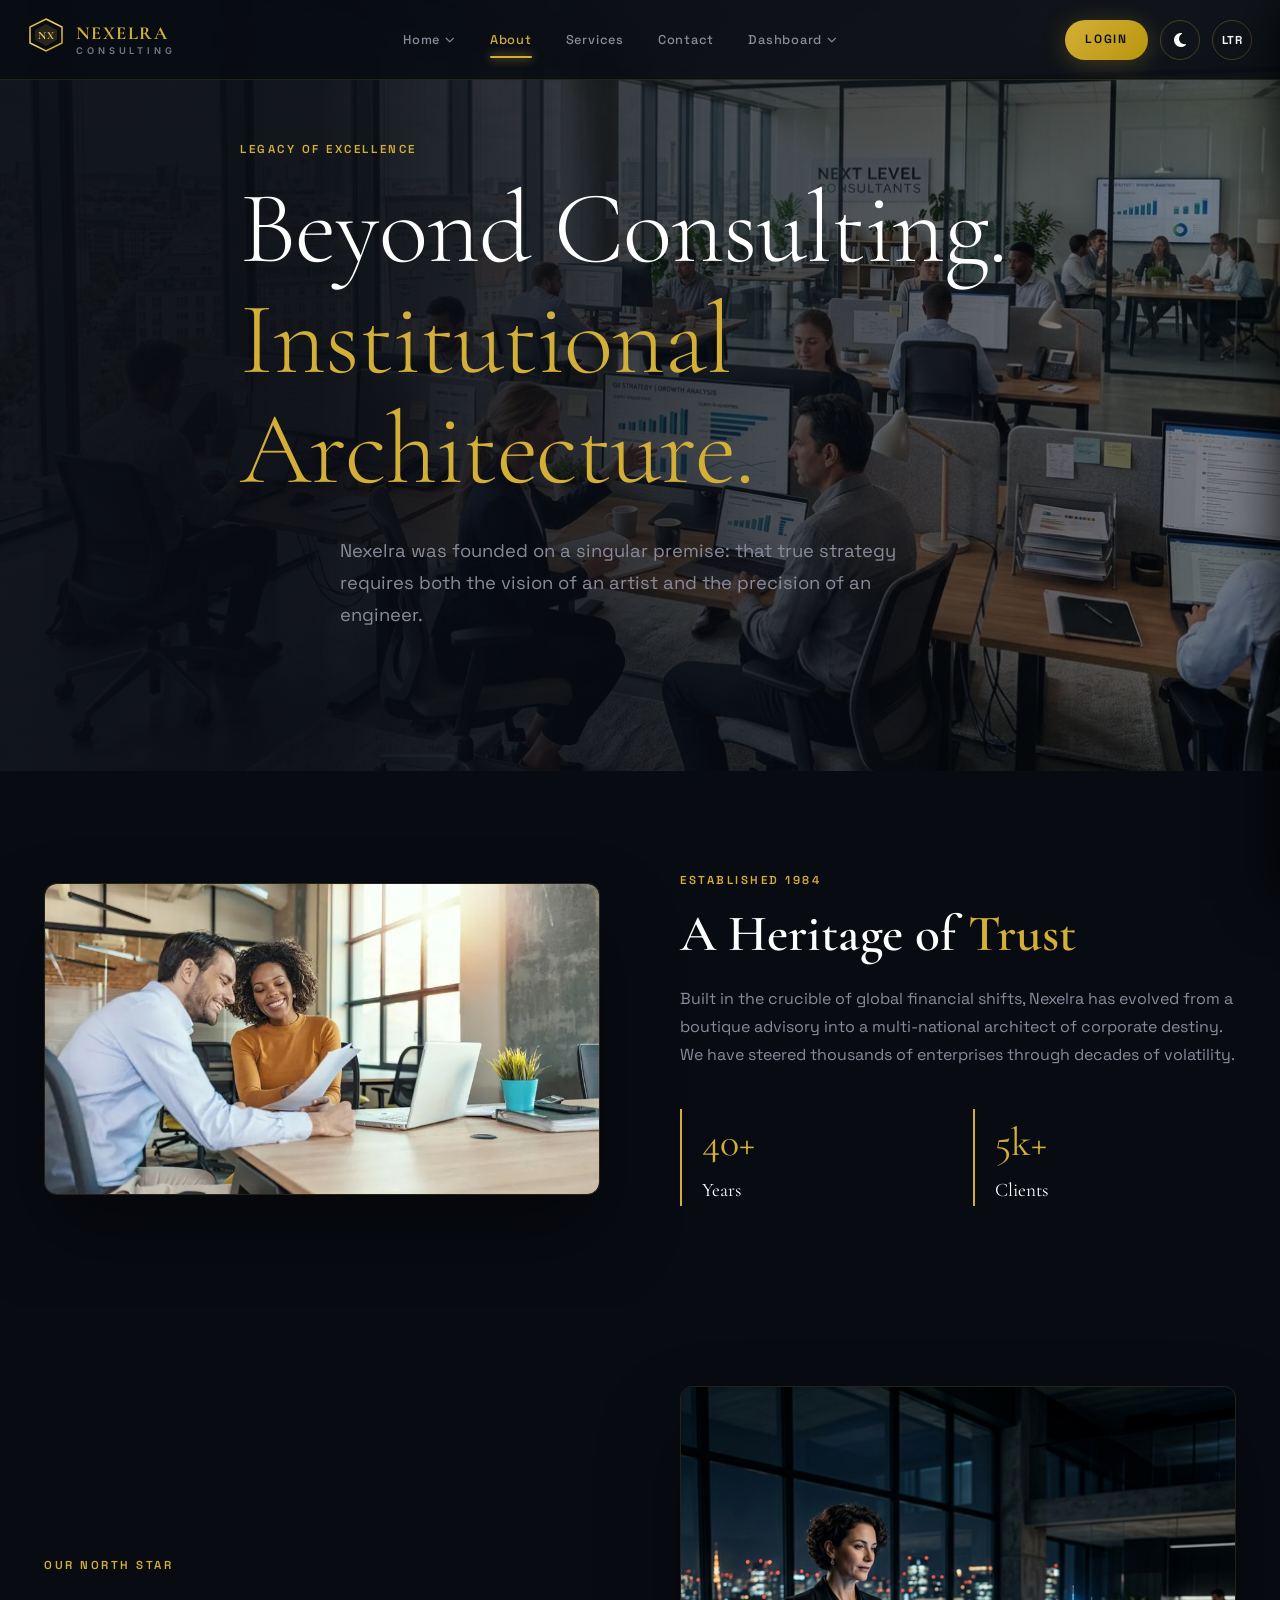
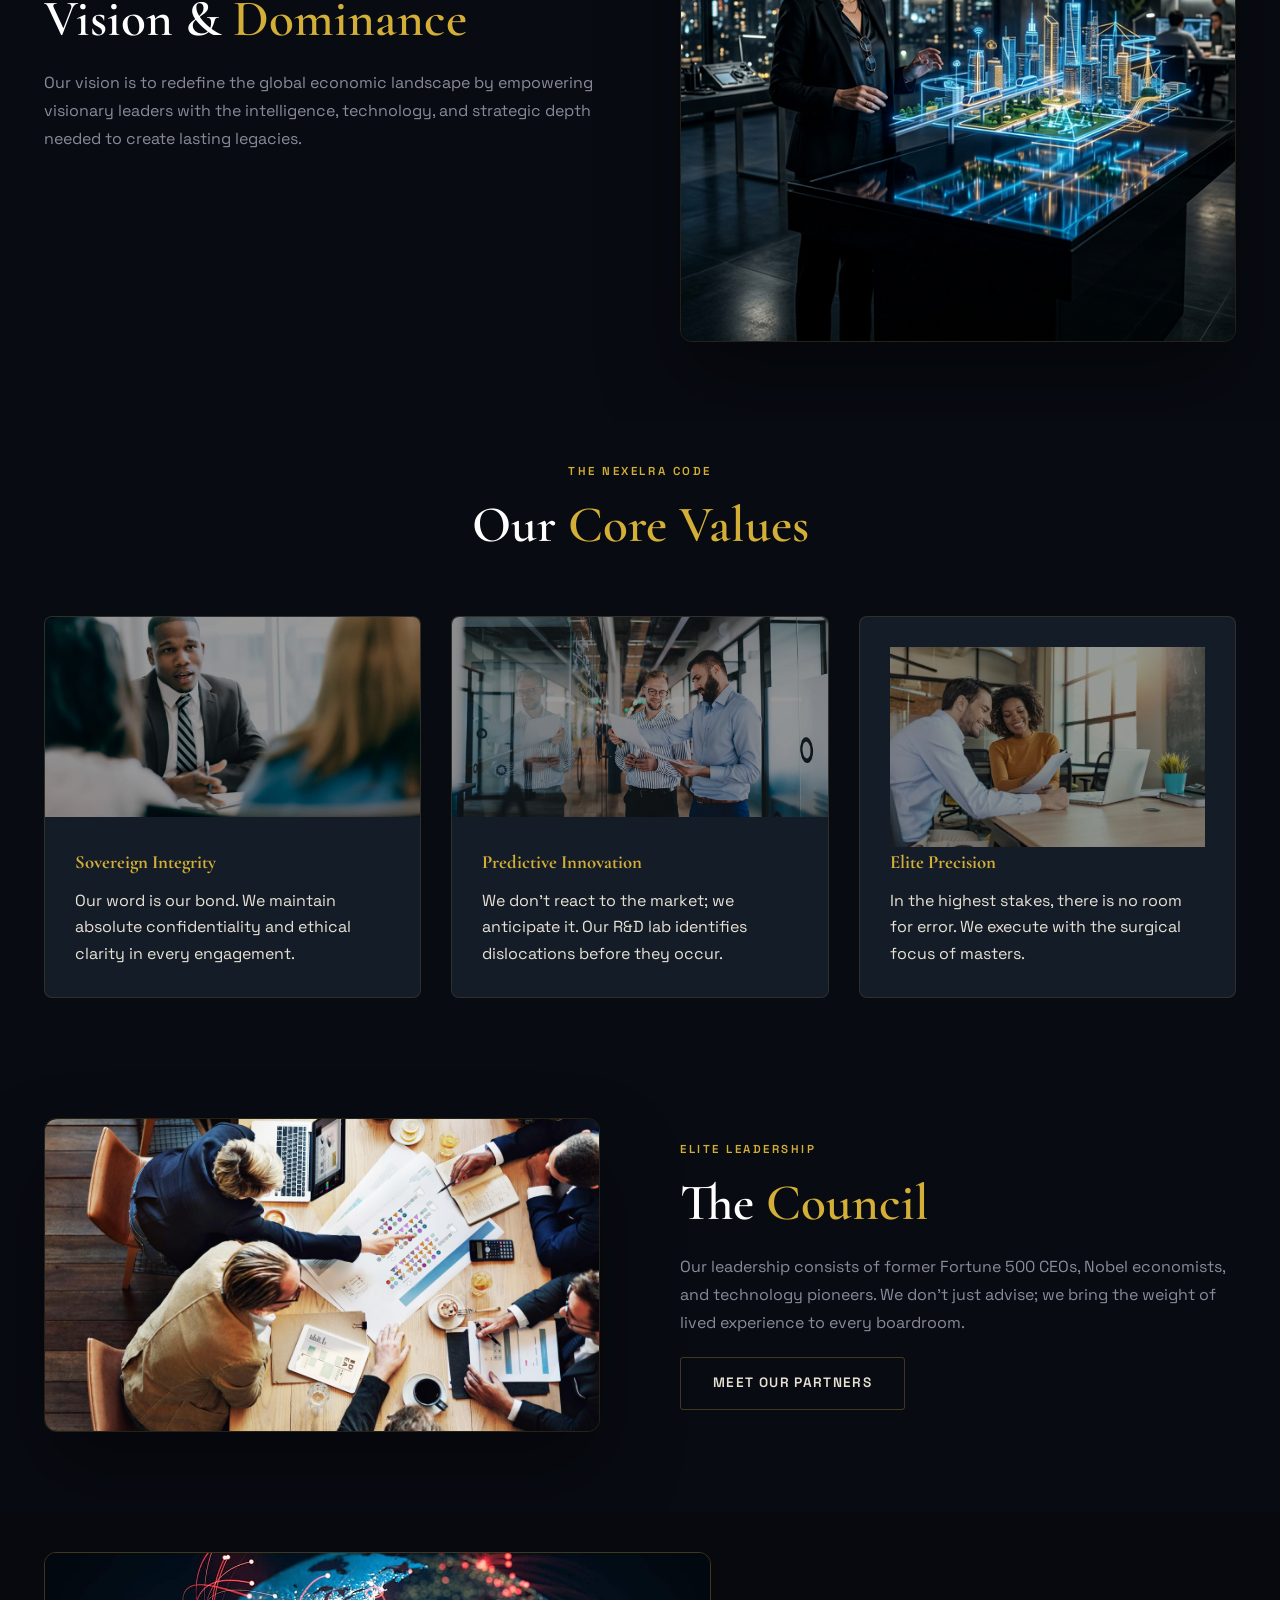
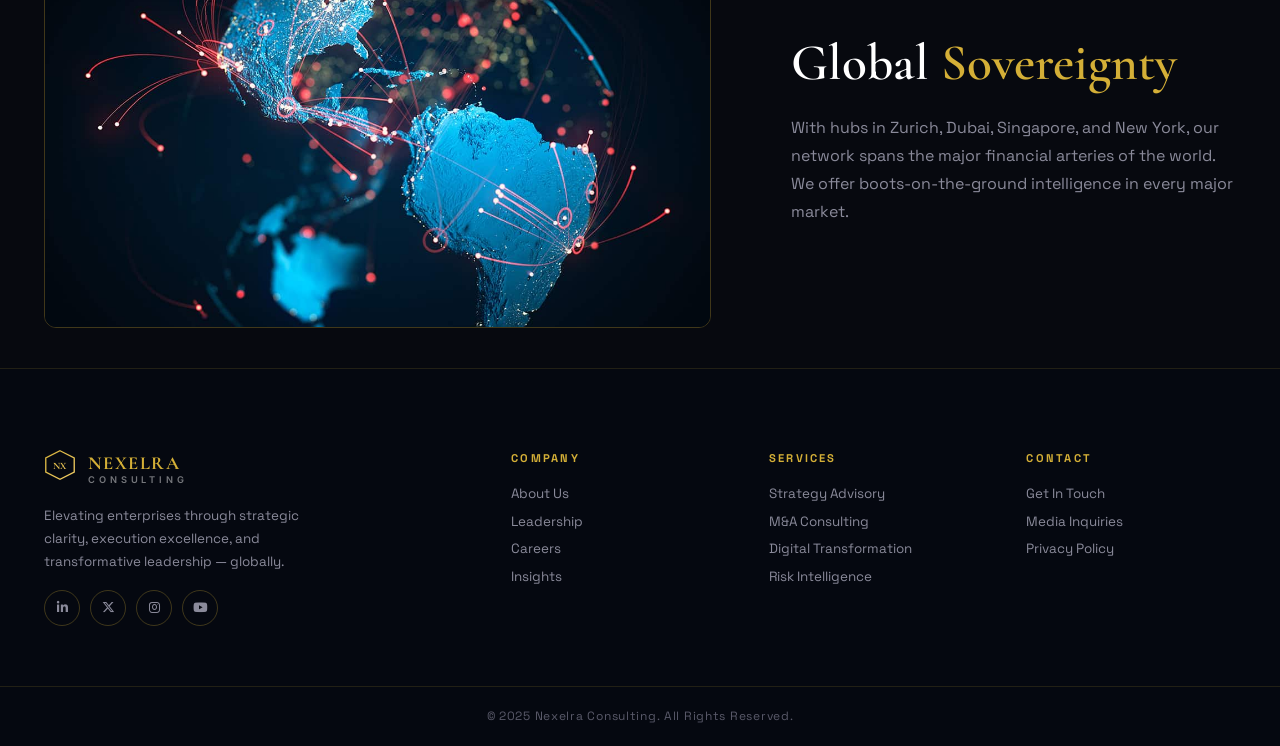
==== commit bde96c31: "gjhtgji" ====
--- a/about.html
+++ b/about.html
@@ -250,7 +250,7 @@
         <div class="container">
             <div class="about-grid side-by-side">
                 <div class="about-visual" data-aos="fade-right">
-                    <img src="con.jpg" alt="The Council" class="about-img" />
+                    <img src="ree.jpg" alt="The Council" class="about-img" />
                 </div>
                 <div class="about-text" data-aos="fade-left">
                     <p class="section-eyebrow">Elite Leadership</p>
--- a/style.css
+++ b/style.css
@@ -81,7 +81,7 @@
 
 
 body.light-mode .navbar .nav-link:hover,
-body.light-mode .navbar .nav-item:hover > .nav-link {
+body.light-mode .navbar .nav-item:hover>.nav-link {
   color: var(--gold);
 }
 
@@ -122,9 +122,9 @@
 }
 
 /* Remove the previous light mode background overrides for these specific elements */
-body.light-mode .pill-card, 
-body.light-mode .industry-card, 
-body.light-mode .case-card, 
+body.light-mode .pill-card,
+body.light-mode .industry-card,
+body.light-mode .case-card,
 body.light-mode .team-card,
 body.light-mode .testi-card,
 body.light-mode .award-item,
@@ -137,7 +137,7 @@
 body.light-mode .cap-card,
 body.light-mode .portal-card {
   background: var(--surface);
-  box-shadow: 0 10px 30px rgba(0,0,0,0.05);
+  box-shadow: 0 10px 30px rgba(0, 0, 0, 0.05);
 }
 
 /* Force dark sections to stay dark and readable */
@@ -400,6 +400,7 @@
 .btn {
   display: inline-flex;
   align-items: center;
+  justify-content: center;
   gap: 8px;
   padding: 14px 32px;
   font-family: var(--font-body);
@@ -441,6 +442,11 @@
 .btn-lg {
   padding: 16px 40px;
   font-size: .9rem;
+}
+
+.btn-sm {
+  padding: 10px 20px;
+  font-size: .75rem;
 }
 
 /* ── NAVBAR ────────────────────────────────────────────────── */
@@ -1613,9 +1619,13 @@
 }
 
 .industry-icon {
-  font-size: 2.2rem;
-  color: var(--gold);
-  margin-bottom: 20px;
+  font-size: 2.5rem;
+  color: var(--gold);
+  margin-bottom: 24px;
+  display: inline-flex;
+  align-items: center;
+  justify-content: center;
+  height: 60px;
 }
 
 .industry-card h3 {
@@ -2148,12 +2158,13 @@
   background: var(--surface);
   border: 1px solid var(--border);
   border-radius: 20px;
-  padding: 40px 32px;
+  padding: 24px;
   display: flex;
   flex-direction: column;
-  gap: 16px;
+  gap: 20px;
   transition: all .35s var(--ease);
   animation-delay: var(--delay);
+  height: 100%;
 }
 
 .case-card:hover {
@@ -2162,9 +2173,30 @@
   box-shadow: 0 20px 60px rgba(0, 0, 0, .4);
 }
 
-.case-card.featured {
-  border-color: var(--gold-dark);
-  background: linear-gradient(160deg, var(--surface2), var(--surface));
+.case-img-box {
+  width: 100%;
+  height: 240px;
+  border-radius: 12px;
+  overflow: hidden;
+  position: relative;
+}
+
+.case-img-box img {
+  width: 100%;
+  height: 100%;
+  object-fit: cover;
+  transition: transform 0.5s var(--ease);
+}
+
+.case-card:hover .case-img-box img {
+  transform: scale(1.1);
+}
+
+.case-content {
+  display: flex;
+  flex-direction: column;
+  gap: 12px;
+  flex: 1;
 }
 
 .case-tag {
@@ -2176,15 +2208,15 @@
 
 .case-card h3 {
   font-family: var(--font-display);
-  font-size: 1.25rem;
+  font-size: 1.35rem;
   color: var(--white);
-  line-height: 1.35;
+  line-height: 1.3;
 }
 
 .case-card p {
-  font-size: .86rem;
+  font-size: .88rem;
   color: var(--text-muted);
-  line-height: 1.65;
+  line-height: 1.6;
   flex: 1;
 }
 
@@ -3012,6 +3044,8 @@
   max-width: 800px;
   position: relative;
   z-index: 2;
+  margin: 0 auto;
+  text-align: center;
 }
 
 .hero-title-h2 {
@@ -3035,11 +3069,14 @@
   line-height: 1.6;
   margin-bottom: 48px;
   max-width: 600px;
+  margin-left: auto;
+  margin-right: auto;
 }
 
 .hero-cta-group-h2 {
   display: flex;
   gap: 20px;
+  justify-content: center;
 }
 
 .btn-gold-h2 {
@@ -4311,6 +4348,83 @@
   padding: 30px;
 }
 
+/* ── RESPONSIVE ABOUT PAGE ────────────────────────────────── */
+@media (max-width: 1024px) {
+  .about-grid {
+    gap: 40px;
+  }
+
+  .values-grid {
+    grid-template-columns: repeat(2, 1fr);
+    gap: 24px;
+  }
+}
+
+@media (max-width: 900px) {
+  .about-grid {
+    grid-template-columns: 1fr;
+    text-align: center;
+    gap: 50px;
+  }
+
+  .about-grid.reverse {
+    display: flex;
+    flex-direction: column;
+  }
+
+  .about-visual {
+    max-width: 600px;
+    margin: 0 auto;
+  }
+
+  .about-text {
+    padding: 0;
+  }
+
+  .heritage-stats {
+    justify-content: center;
+    gap: 40px;
+  }
+
+  .h-stat {
+    text-align: left;
+  }
+
+  .about-hero {
+    min-height: 60vh;
+    text-align: center;
+  }
+
+  .about-hero-content {
+    margin: 0 auto;
+  }
+}
+
+@media (max-width: 768px) {
+  .values-grid {
+    grid-template-columns: 1fr;
+  }
+
+  .value-img-wrap {
+    height: 250px;
+  }
+}
+
+@media (max-width: 480px) {
+  .heritage-stats {
+    grid-template-columns: 1fr;
+    gap: 20px;
+  }
+
+  .h-stat {
+    padding-left: 15px;
+  }
+
+  .h-stat span {
+    font-size: 2rem;
+  }
+}
+
 .value-info h3 {
   color: var(--gold);
   margin-bottom: 10px;
@@ -5099,7 +5213,50 @@
 
 .dash-controls {
   display: flex;
-  gap: 15px;
+  align-items: center;
+  gap: 20px;
+}
+
+.dash-profile-trigger {
+  display: flex;
+  align-items: center;
+  gap: 10px;
+  background: var(--surface2);
+  padding: 6px 14px 6px 8px;
+  border-radius: 30px;
+  border: 1px solid var(--border);
+  cursor: pointer;
+  transition: all 0.3s var(--ease);
+}
+
+.dash-profile-trigger:hover {
+  border-color: var(--gold);
+  background: var(--surface);
+}
+
+.profile-avatar {
+  width: 32px;
+  height: 32px;
+  border-radius: 50%;
+  background: var(--gold);
+  color: var(--bg);
+  display: flex;
+  align-items: center;
+  justify-content: center;
+  font-family: var(--font-display);
+  font-weight: 700;
+  font-size: 0.85rem;
+}
+
+.profile-arrow {
+  font-size: 0.7rem;
+  color: var(--text-muted);
+  transition: transform 0.3s;
+}
+
+.dash-profile-trigger:hover .profile-arrow {
+  color: var(--gold);
+  transform: translateY(2px);
 }
 
 /* KPI Grid */
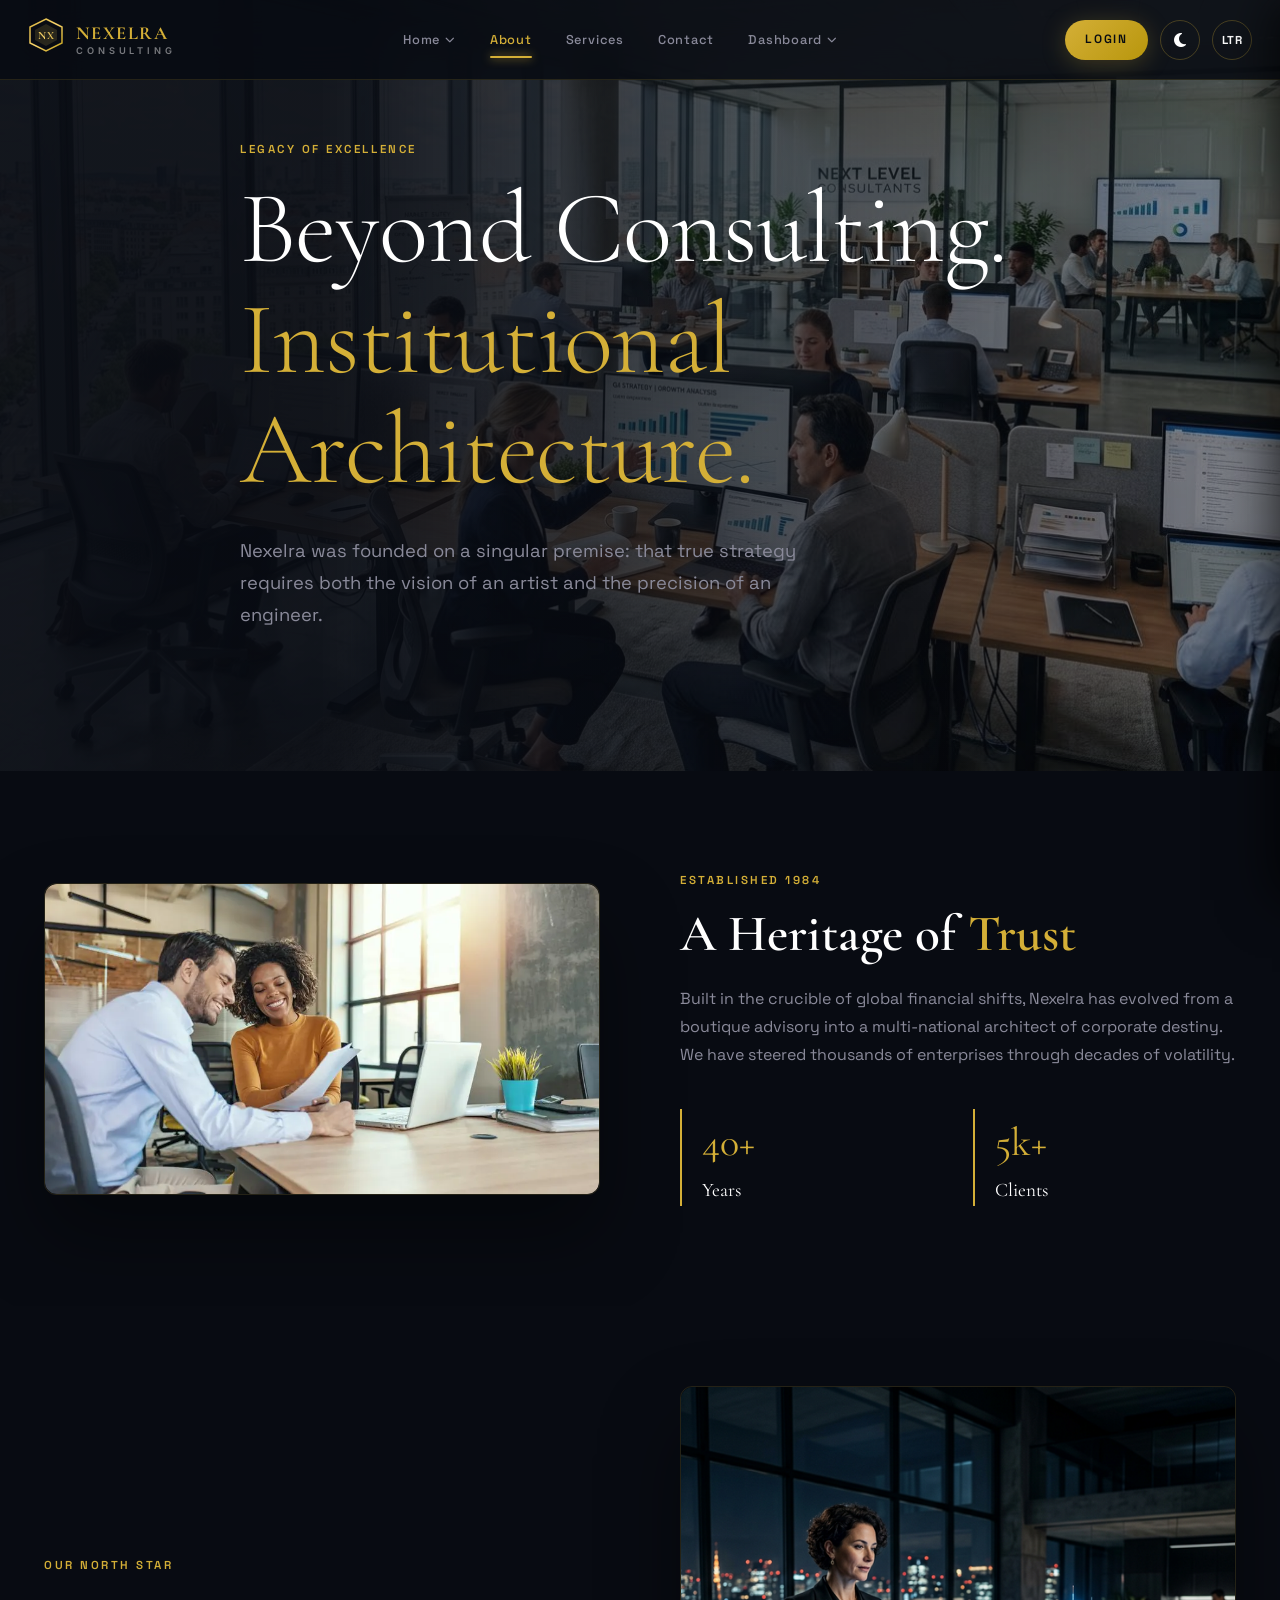
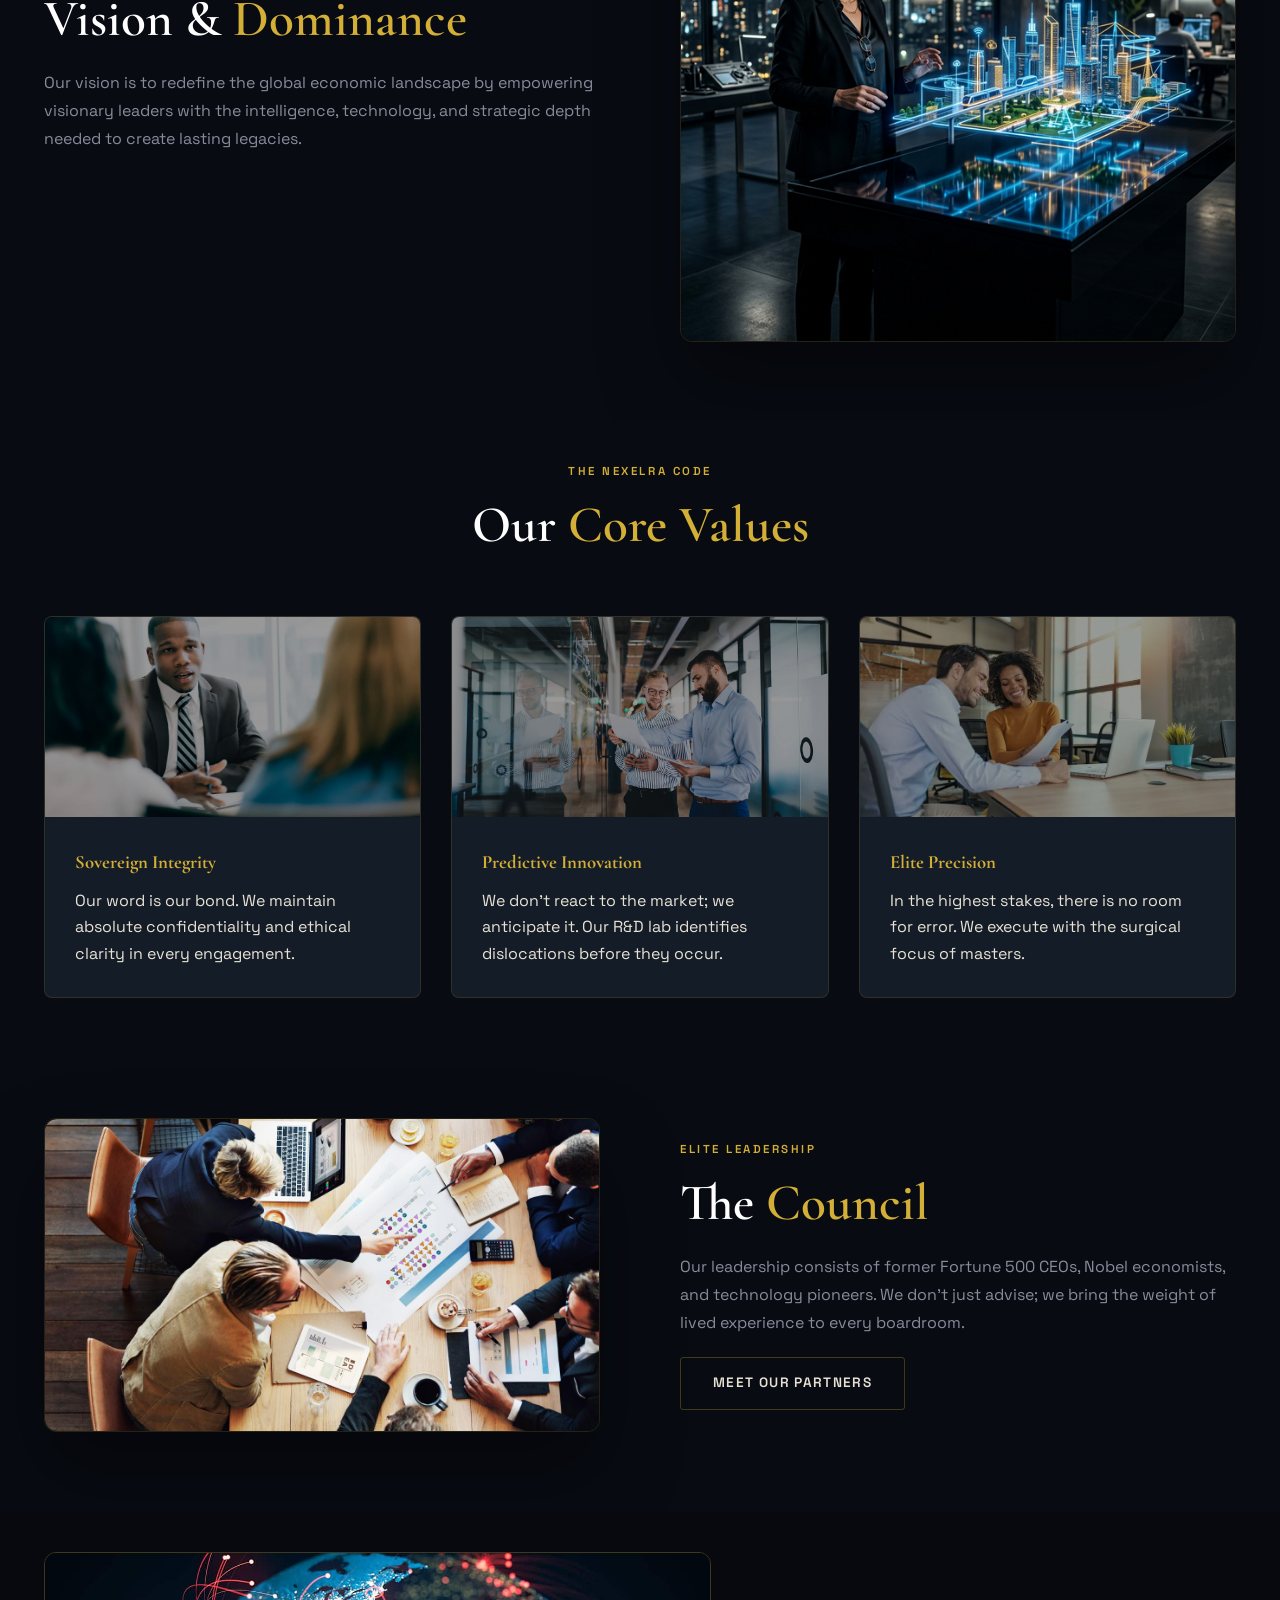
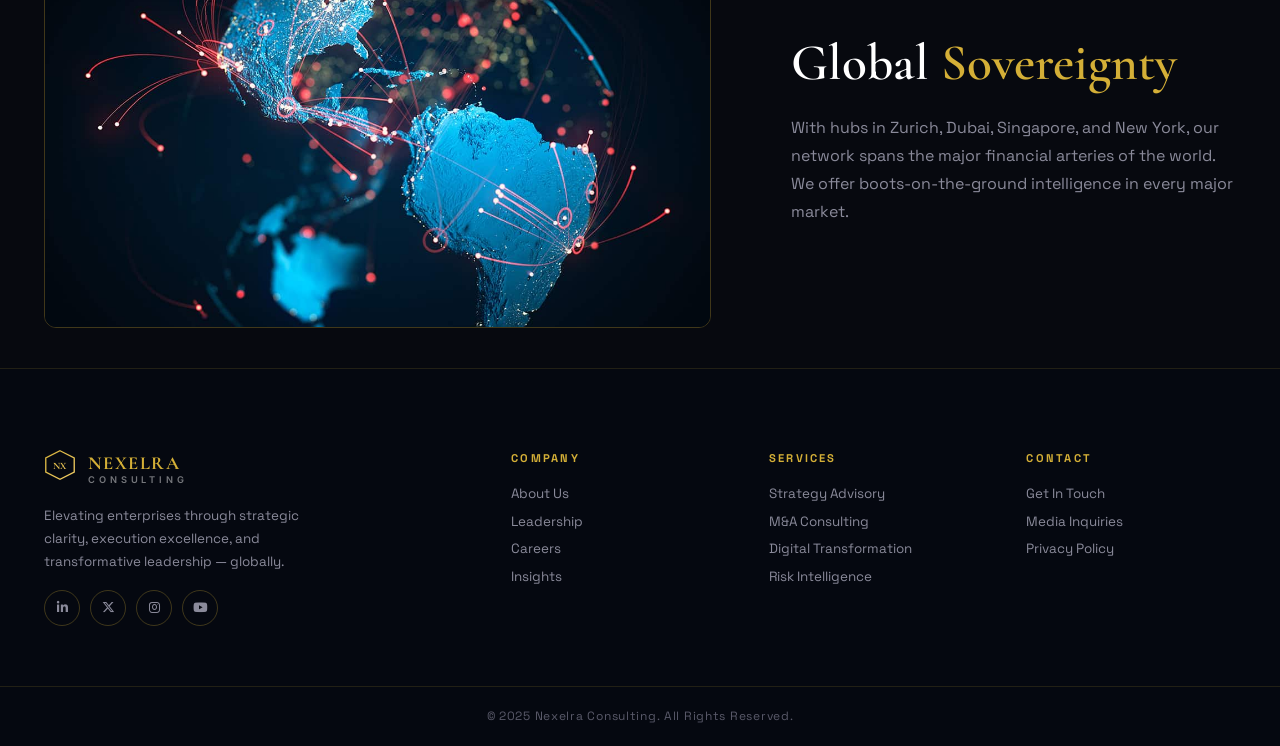
==== commit 2b5ae53c: "hghghghh" ====
--- a/about.html
+++ b/about.html
@@ -234,8 +234,8 @@
                     </div>
                 </div>
                 <div class="value-card" data-aos="fade-up" style="--delay: 0.2s">
+                    <div class="value-img-wrap"><img src="b5.webp" alt="Precision" /></div>
                     <div class="value-info">
-                        <div class="value-img-wrap"><img src="b5.webp" alt="Precision" /></div>
                         <h3>Elite Precision</h3>
                         <p>In the highest stakes, there is no room for error. We execute with the surgical focus of
                             masters.</p>
--- a/style.css
+++ b/style.css
@@ -1079,6 +1079,20 @@
   line-height: 1.75;
 }
 
+@media (min-width: 1025px) {
+  .service-hero-content .hero-subtitle,
+  .about-hero-content .hero-subtitle {
+    margin-left: 0;
+    margin-right: auto;
+  }
+  
+  [dir="rtl"] .service-hero-content .hero-subtitle,
+  [dir="rtl"] .about-hero-content .hero-subtitle {
+    margin-left: auto;
+    margin-right: 0;
+  }
+}
+
 .hero-cta-group {
   display: flex;
   gap: 16px;
@@ -6569,4 +6583,35 @@
 [dir="rtl"] .drawer-sub-link.active {
   border-left: none;
   border-right: 3px solid var(--gold);
+}
+
+/* ── EXPERT CONSULTATION FORM ────────────────────────────── */
+.expert-consultation-card {
+  max-width: 800px;
+  margin: 0 auto;
+  background: var(--surface);
+  padding: 50px;
+  border-radius: 15px;
+  border: 1px solid var(--border);
+}
+
+.expert-form {
+  display: grid;
+  grid-template-columns: 1fr 1fr;
+  gap: 20px;
+  text-align: left;
+}
+
+.expert-form .form-group {
+  margin-bottom: 0;
+}
+
+@media (max-width: 768px) {
+  .expert-consultation-card {
+    padding: 30px 20px;
+  }
+  .expert-form {
+    grid-template-columns: 1fr;
+    gap: 15px;
+  }
 }
